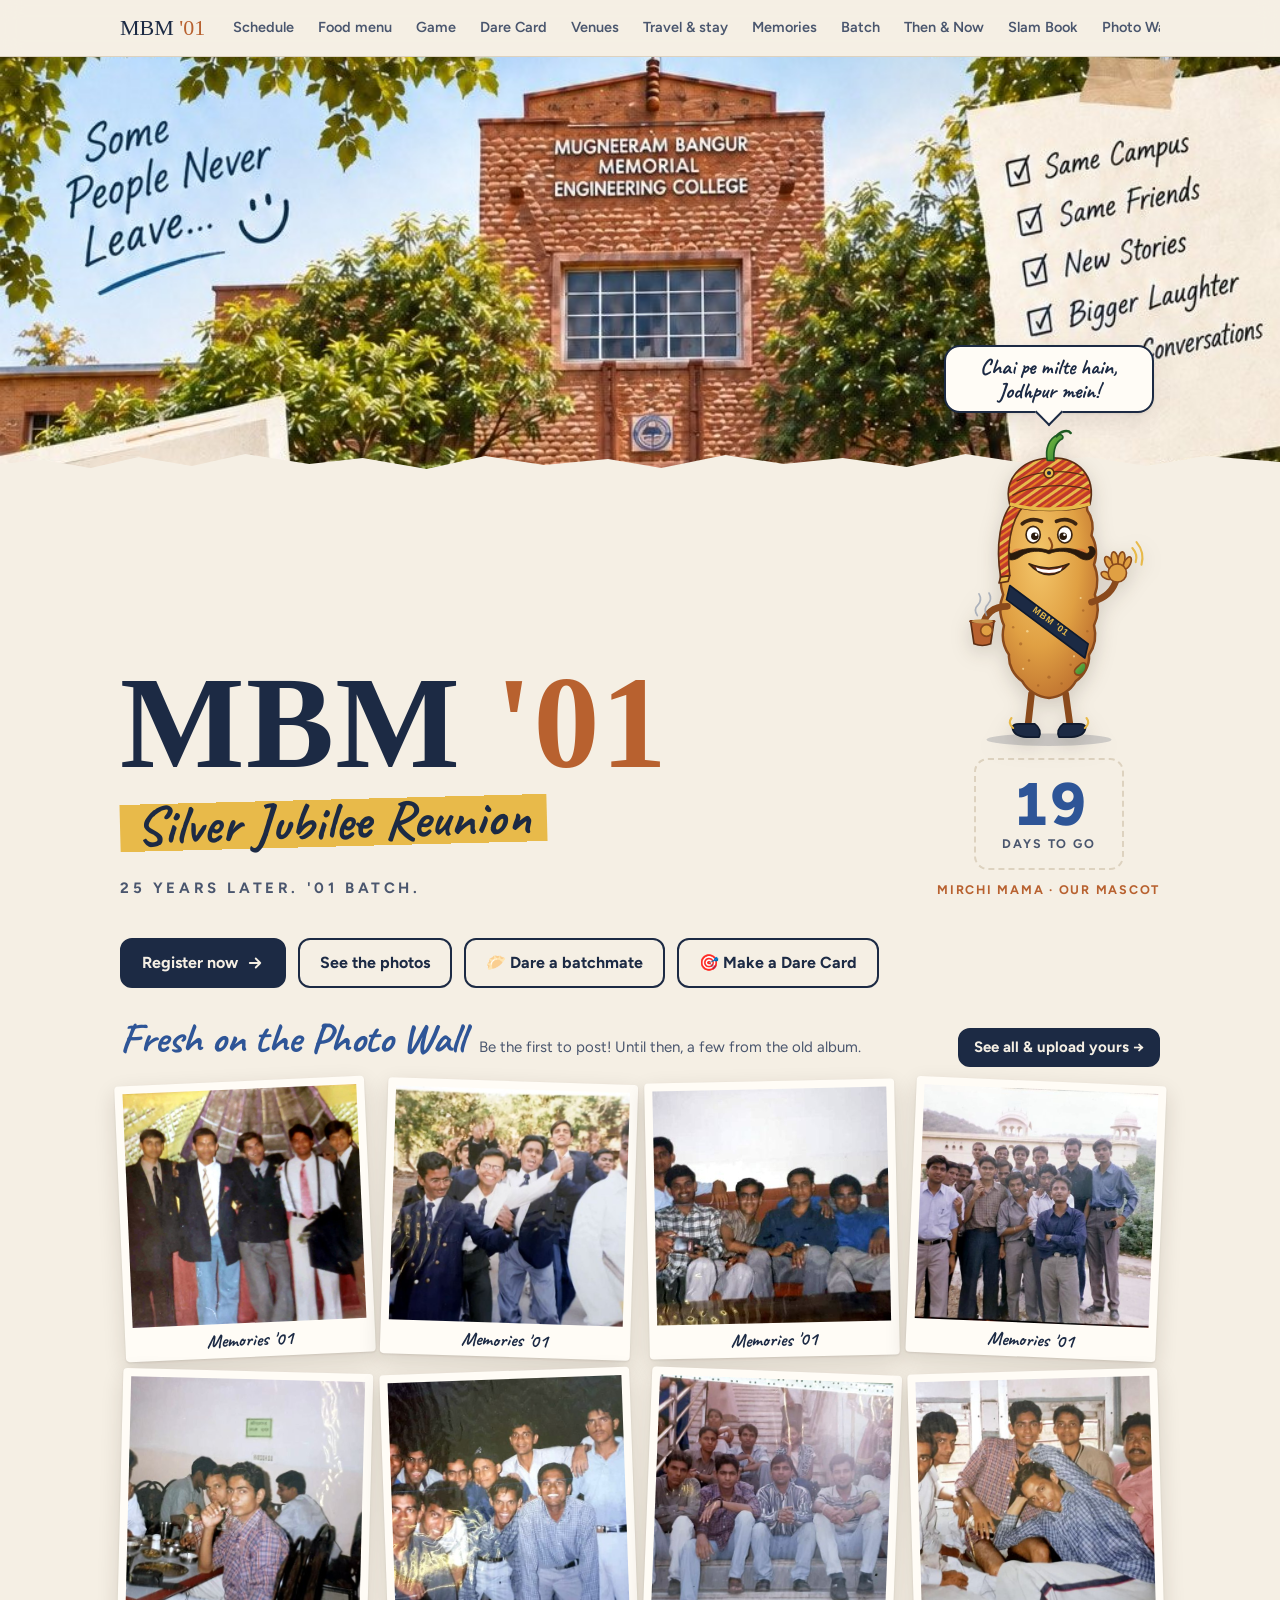
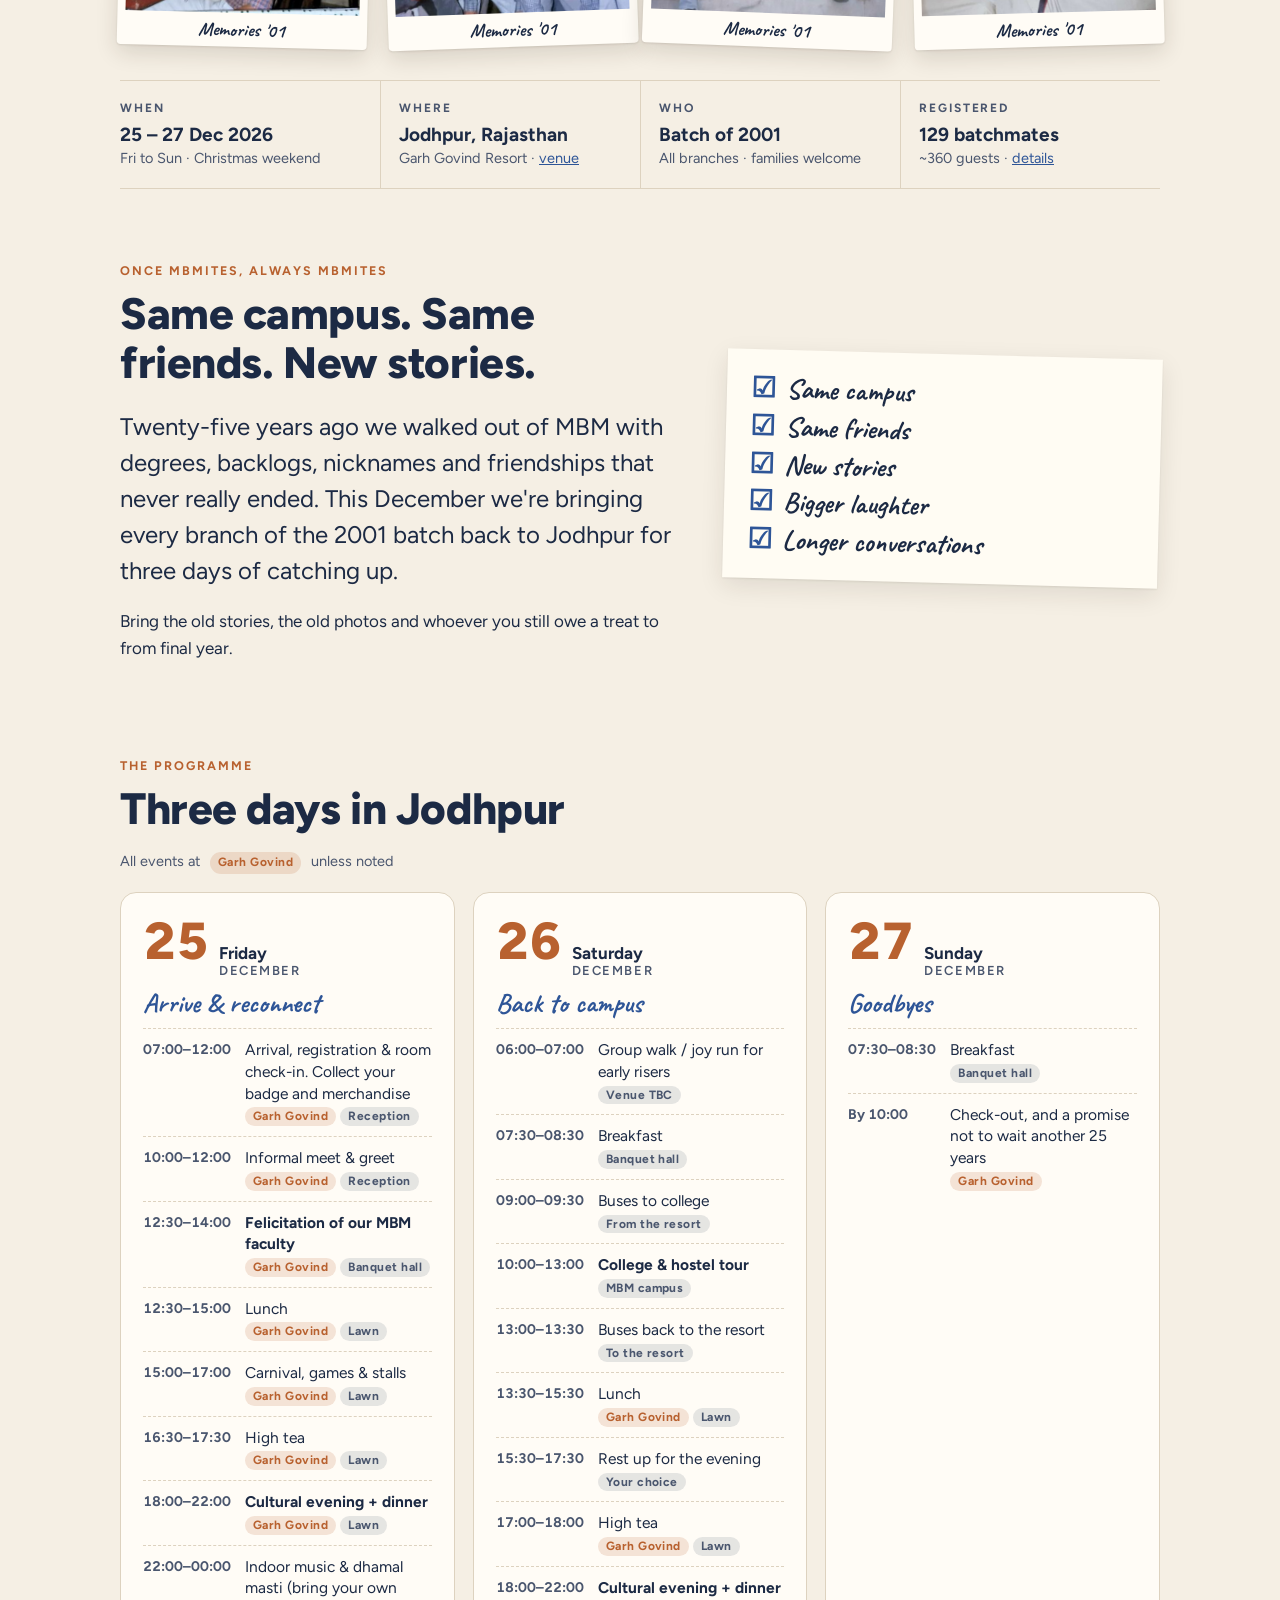
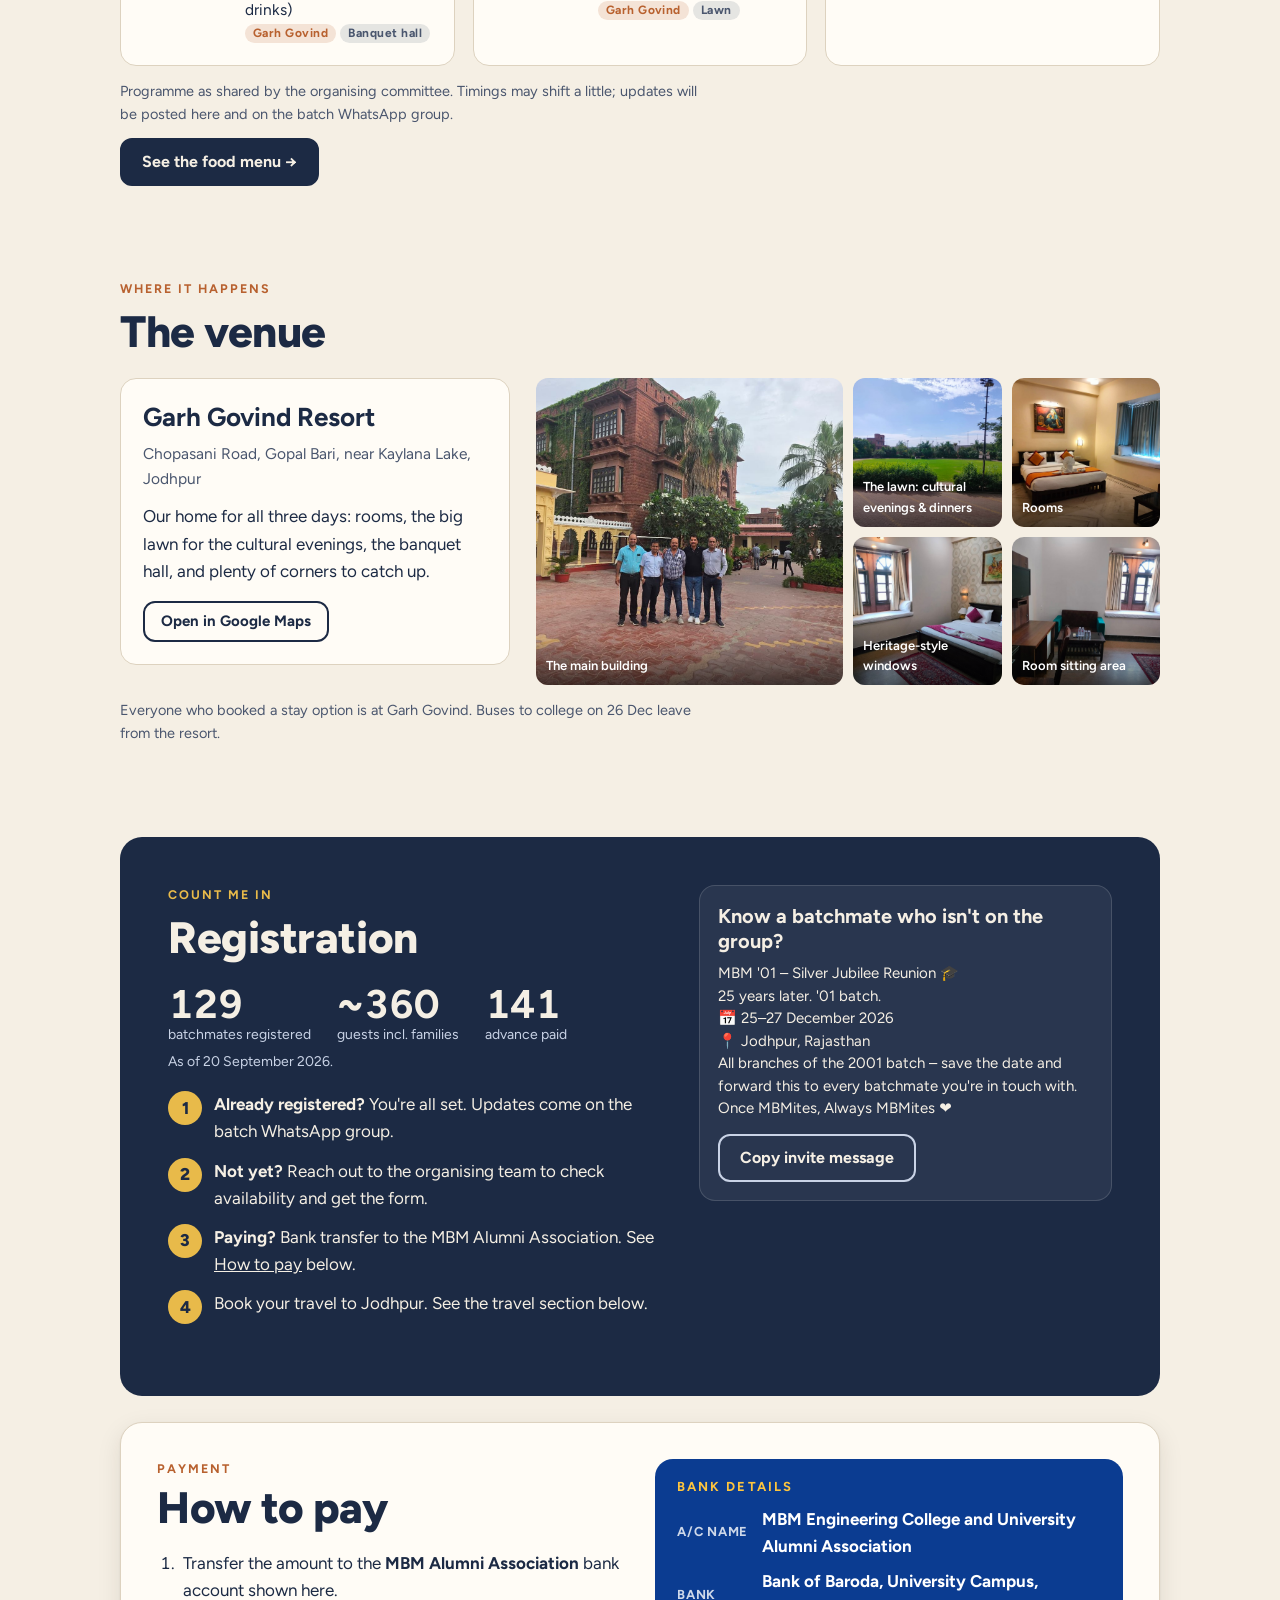
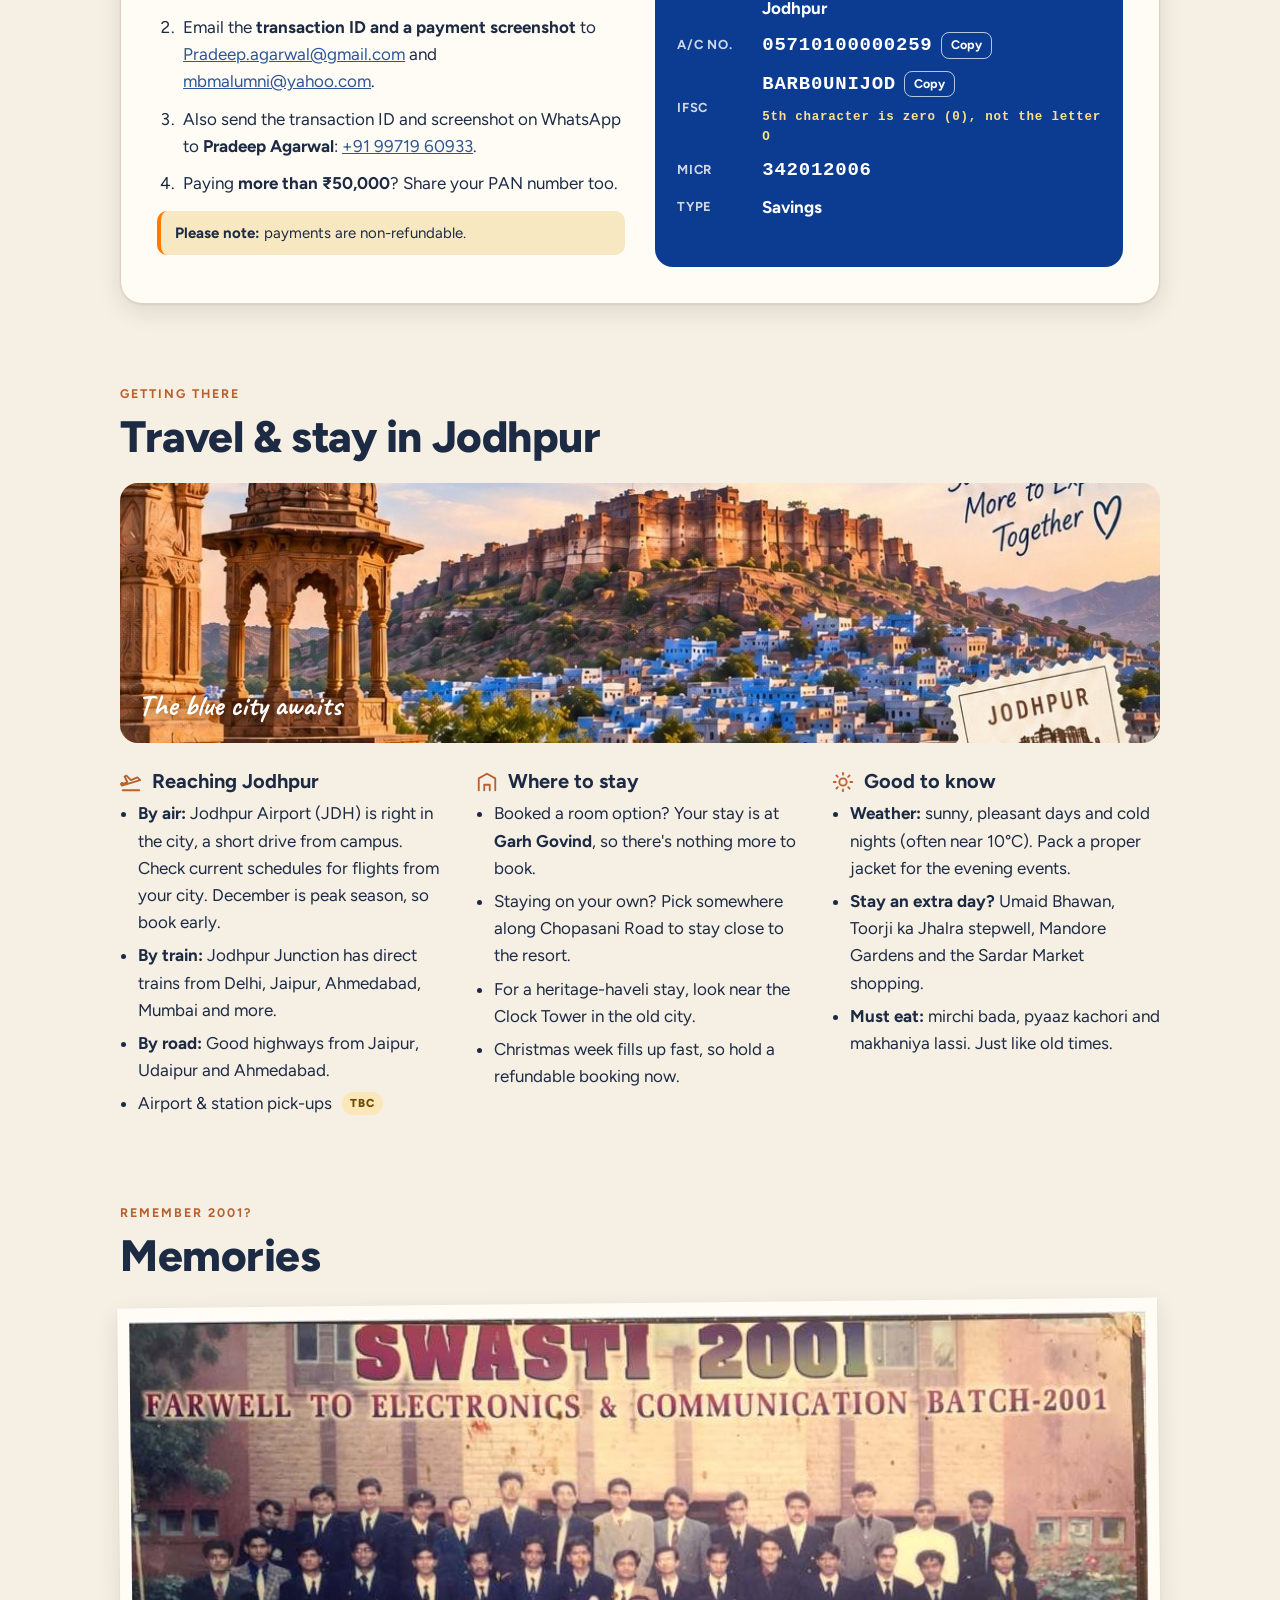
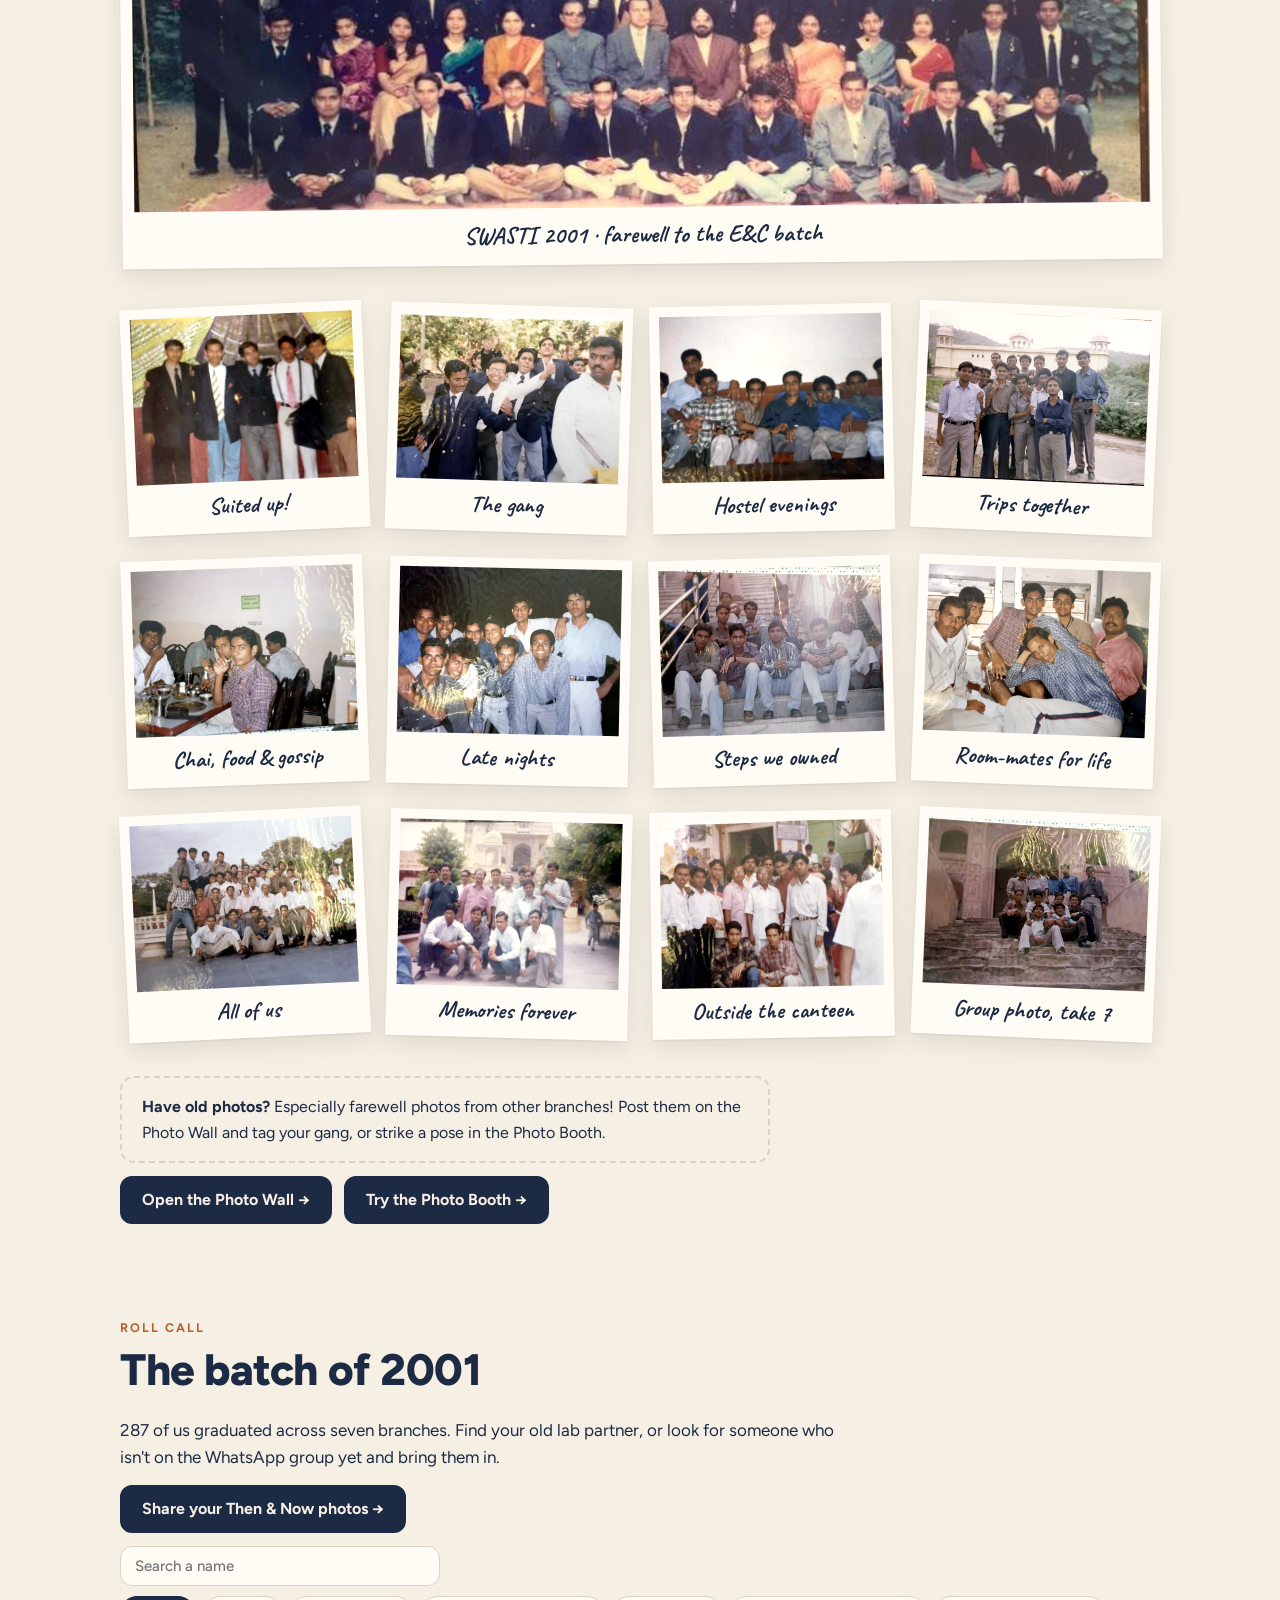
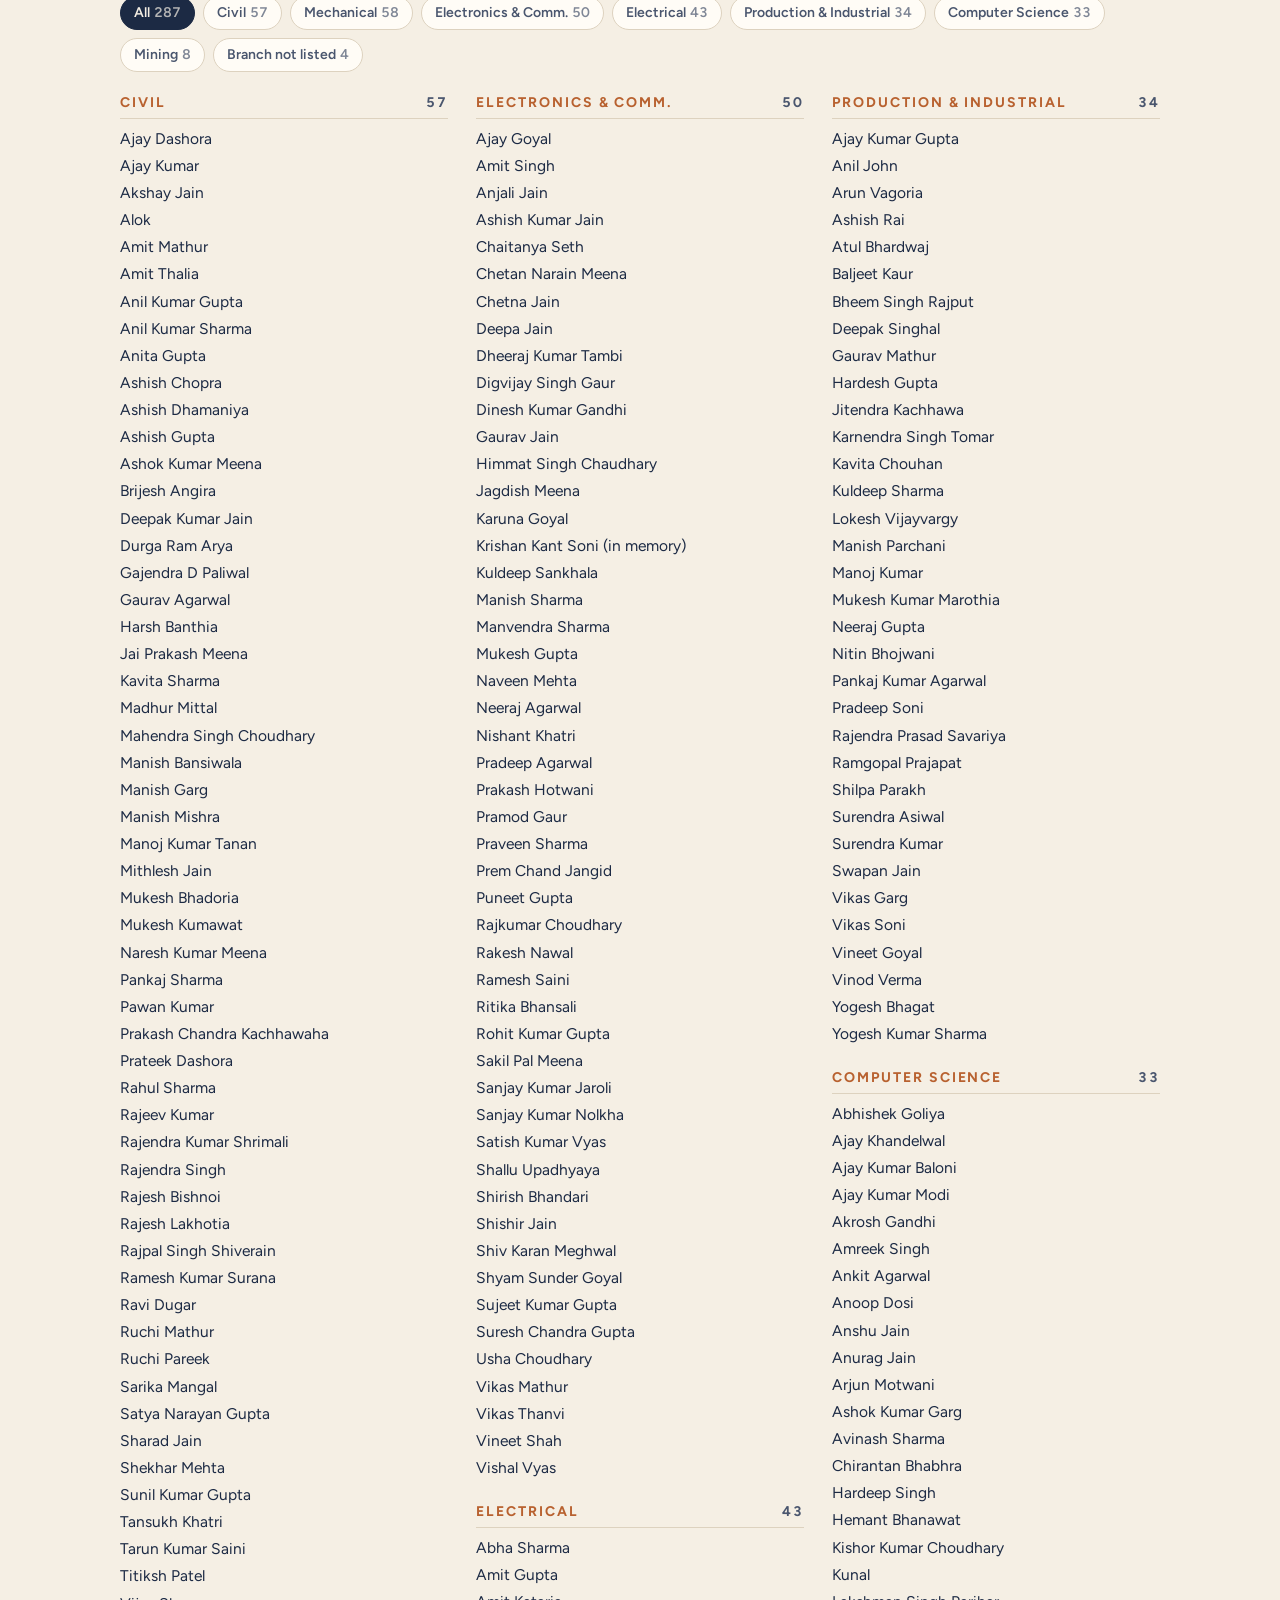
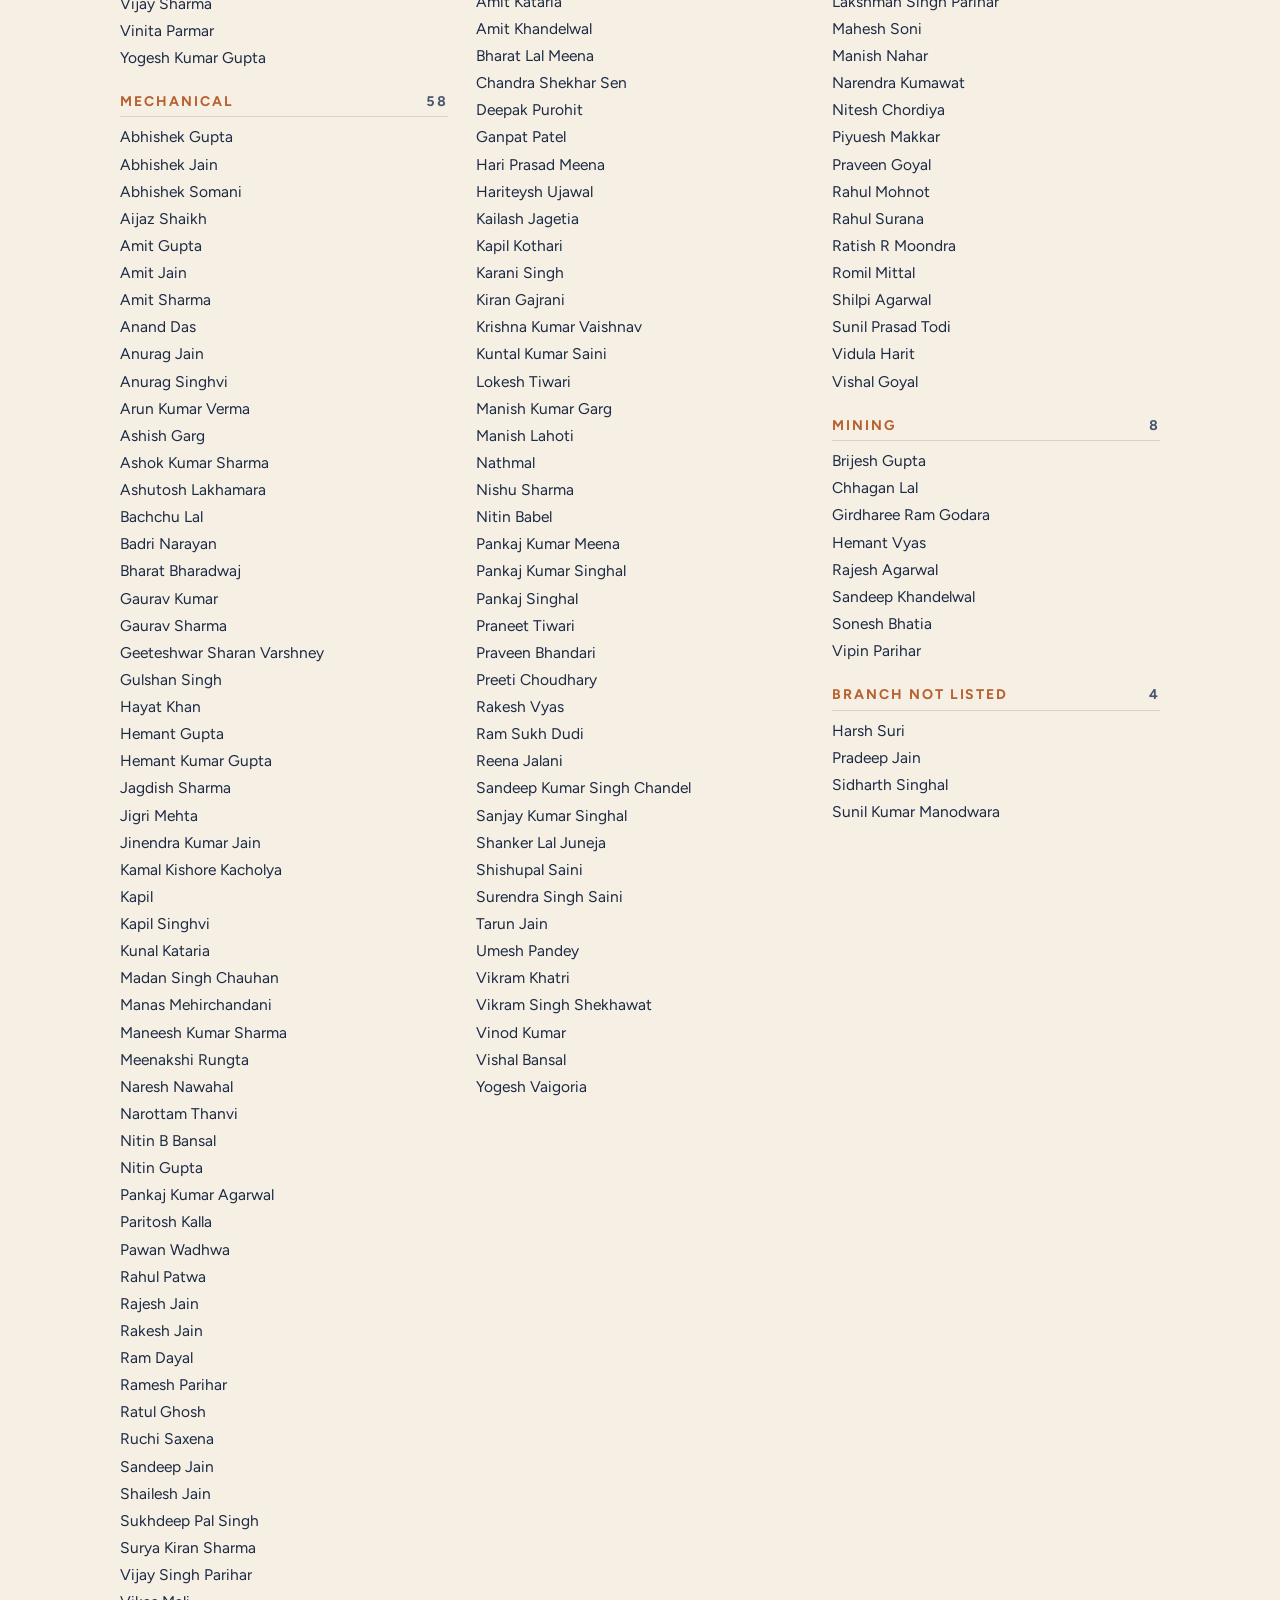
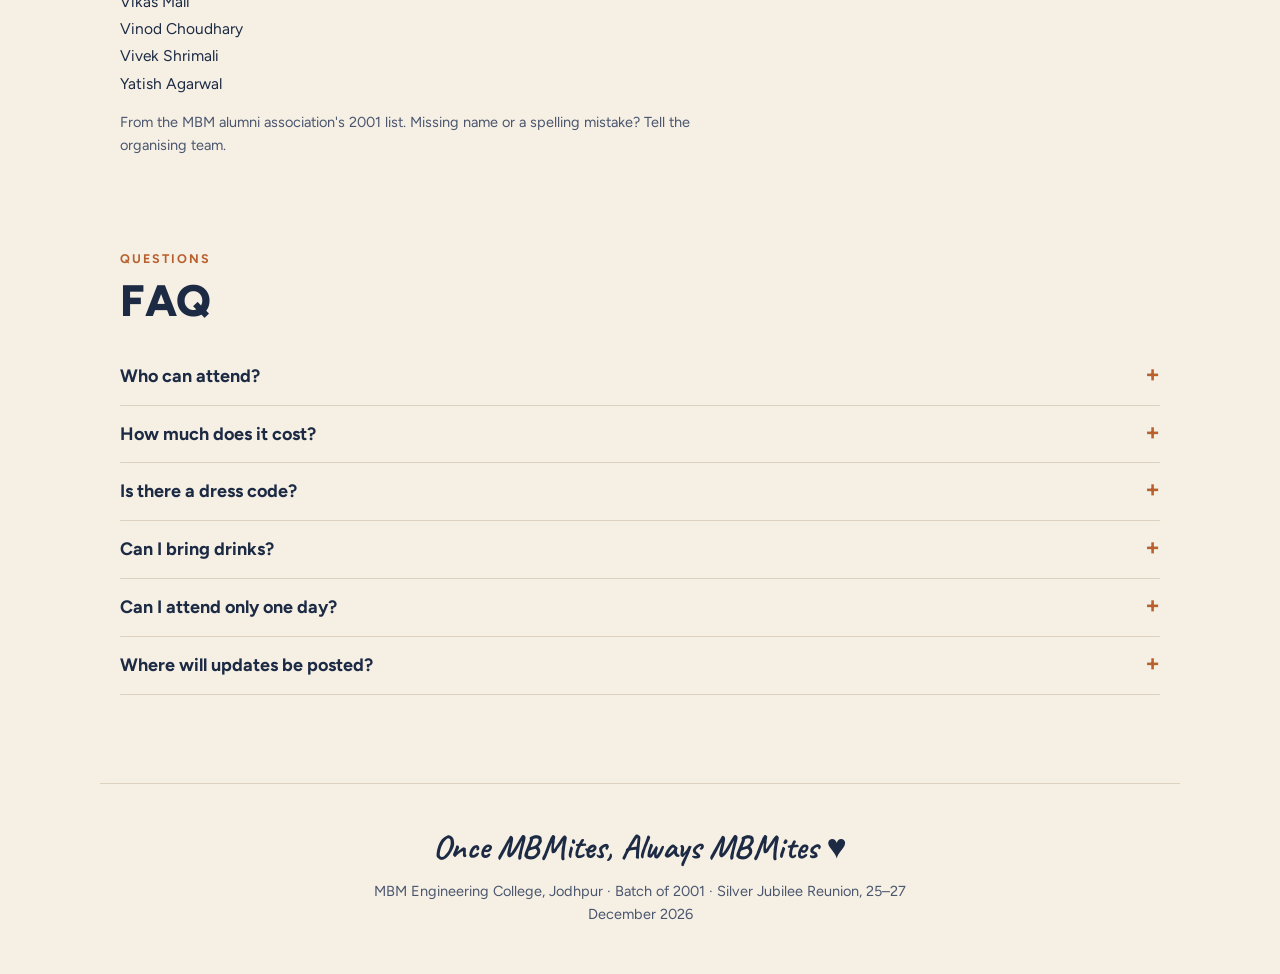
==== index.html @ 09955b56 "Add admin news feed, ticker and popups" ====
<!doctype html><html lang="en"><head><meta charset="utf-8"><meta name="viewport" content="width=device-width,initial-scale=1,viewport-fit=cover"><style>body{margin:0}img{max-width:100%}[hidden]{display:none!important}</style>
<title>MBM '01 Silver Jubilee</title>
<link rel="preconnect" href="https://fonts.googleapis.com">
<link rel="preconnect" href="https://fonts.gstatic.com" crossorigin>
<link rel="stylesheet" href="https://fonts.googleapis.com/css2?family=Caveat:wght@500;700&family=Figtree:wght@400;500;600;700;800&family=Permanent+Marker&display=swap">
<style>
:root{
  --ground:#F5EFE4; --paper:#FFFCF6; --ink:#1C2A44; --ink-2:#4A566E; --line:#DDD2BF;
  --sand:#B8612F; --blue:#2E5597; --mustard:#E8BA4A; --mustard-ink:#1C2A44;
  --band:#1C2A44; --band-ink:#F5EFE4; --band-2:#C9D3E6;
  --shadow:0 1px 2px rgba(40,30,15,.08),0 8px 24px rgba(40,30,15,.10);
  --tbc-bg:#FBE7B8; --tbc-ink:#6B4A06;
  --display:"Permanent Marker","Marker Felt","Comic Sans MS",cursive;
  --hand:"Caveat","Segoe Print","Bradley Hand",cursive;
  --body:"Figtree",system-ui,-apple-system,"Segoe UI",Roboto,sans-serif;
}
@media (prefers-color-scheme: dark){
  :root:not([data-theme="light"]){
    color-scheme:dark;
    --ground:#0F1526; --paper:#18203A; --ink:#F1E9DA; --ink-2:#B5BCCB; --line:#2C3656;
    --sand:#E08E5B; --blue:#86A8E6; --mustard:#E4B862; --mustard-ink:#1C2A44;
    --band:#0A0F1C; --band-ink:#F1E9DA; --band-2:#9DAACB;
    --shadow:0 1px 2px rgba(0,0,0,.4),0 10px 30px rgba(0,0,0,.45);
    --tbc-bg:#3A3016; --tbc-ink:#F1CF7C;
  }
}
:root[data-theme="dark"]{
  color-scheme:dark;
  --ground:#0F1526; --paper:#18203A; --ink:#F1E9DA; --ink-2:#B5BCCB; --line:#2C3656;
  --sand:#E08E5B; --blue:#86A8E6; --mustard:#E4B862; --mustard-ink:#1C2A44;
  --band:#0A0F1C; --band-ink:#F1E9DA; --band-2:#9DAACB;
  --shadow:0 1px 2px rgba(0,0,0,.4),0 10px 30px rgba(0,0,0,.45);
  --tbc-bg:#3A3016; --tbc-ink:#F1CF7C;
}
*{box-sizing:border-box}
html{scroll-behavior:smooth}
@media (prefers-reduced-motion:reduce){html{scroll-behavior:auto}*{transition:none!important;animation:none!important}}
body{background:var(--ground);color:var(--ink);font-family:var(--body);font-size:17px;line-height:1.6;-webkit-font-smoothing:antialiased}
a{color:var(--blue)}
:focus-visible{outline:3px solid var(--mustard);outline-offset:2px;border-radius:4px}
.wrap{max-width:1080px;margin-inline:auto;padding-inline:20px}
.label{font-size:12.5px;font-weight:700;letter-spacing:.16em;text-transform:uppercase;color:var(--sand)}
h2{font-size:clamp(30px,5vw,44px);line-height:1.1;margin:.2em 0 .5em;font-weight:800;letter-spacing:-.01em;text-wrap:balance}
h3{font-size:20px;margin:0 0 .3em;line-height:1.25}
p{margin:0 0 .8em;max-width:65ch}
.hand{font-family:var(--hand);font-weight:700}
.tbc{display:inline-block;font-size:11.5px;font-weight:800;letter-spacing:.1em;padding:2px 8px;border-radius:999px;background:var(--tbc-bg);color:var(--tbc-ink);vertical-align:2px;margin-left:6px;white-space:nowrap}

/* nav */
nav.top{position:sticky;top:env(safe-area-inset-top,0px);z-index:20;background:color-mix(in srgb,var(--ground) 88%,transparent);backdrop-filter:blur(10px);-webkit-backdrop-filter:blur(10px);border-bottom:1px solid var(--line)}
nav.top .wrap{display:flex;align-items:center;gap:18px;height:56px}
nav.top .brand{font-family:var(--display);font-size:22px;color:var(--ink);text-decoration:none;white-space:nowrap}
nav.top .brand b{color:var(--sand);font-weight:400}
nav.top ul{display:flex;gap:4px;list-style:none;margin:0 0 0 auto;padding:0;overflow-x:auto;scrollbar-width:none}
nav.top ul::-webkit-scrollbar{display:none}
nav.top li a{display:block;padding:6px 10px;border-radius:8px;color:var(--ink-2);text-decoration:none;font-weight:600;font-size:14.5px;white-space:nowrap}
nav.top li a:hover{color:var(--ink);background:var(--paper)}
nav.top li a.cta{background:var(--ink);color:var(--ground)}
@media (max-width:640px){nav.top li:not(.keep){display:none}}

/* hero */
.hero{position:relative}
.hero-img{position:relative;height:clamp(240px,42vw,430px);background:url(img/campus.jpg) center 30%/cover no-repeat}
.hero-img::after{content:"";position:absolute;inset:auto 0 -1px 0;height:46px;background:var(--ground);
  -webkit-mask:url("data:image/svg+xml,%3Csvg xmlns='http://www.w3.org/2000/svg' viewBox='0 0 1200 46' preserveAspectRatio='none'%3E%3Cpath d='M0 22 L40 18 L85 26 L130 15 L180 24 L230 12 L290 22 L340 16 L400 27 L455 14 L510 23 L570 17 L620 26 L680 13 L735 22 L790 16 L850 25 L905 12 L960 21 L1020 15 L1075 24 L1130 14 L1200 20 L1200 46 L0 46Z' fill='black'/%3E%3C/svg%3E") center/100% 100%;
  mask:url("data:image/svg+xml,%3Csvg xmlns='http://www.w3.org/2000/svg' viewBox='0 0 1200 46' preserveAspectRatio='none'%3E%3Cpath d='M0 22 L40 18 L85 26 L130 15 L180 24 L230 12 L290 22 L340 16 L400 27 L455 14 L510 23 L570 17 L620 26 L680 13 L735 22 L790 16 L850 25 L905 12 L960 21 L1020 15 L1075 24 L1130 14 L1200 20 L1200 46 L0 46Z' fill='black'/%3E%3C/svg%3E") center/100% 100%}
.hero-note{position:absolute;right:max(20px,calc((100% - 1040px)/2));top:22px;background:#FFFCF3;color:#1C2A44;padding:12px 16px 10px;transform:rotate(3deg);box-shadow:var(--shadow);font-family:var(--hand);font-size:24px;line-height:1.05;font-weight:700;max-width:200px}
.hero-note::before{content:"";position:absolute;top:-10px;left:50%;width:70px;height:20px;transform:translateX(-50%) rotate(-4deg);background:rgba(232,186,74,.75)}
@media (max-width:560px){.hero-note{display:none}}
.lockup{display:grid;grid-template-columns:1fr auto;gap:28px 40px;align-items:end;padding-block:8px 34px}
.logo{font-family:var(--display);font-size:clamp(64px,13vw,132px);line-height:.9;margin:0;color:var(--ink);letter-spacing:.01em}
.logo span{color:var(--sand)}
.reunion{display:inline-block;font-family:var(--hand);font-weight:700;font-size:clamp(34px,6vw,54px);line-height:1;margin-top:10px;padding:2px 16px 6px;color:var(--mustard-ink);
  background:linear-gradient(transparent 12%,var(--mustard) 12%,var(--mustard) 88%,transparent 88%);transform:rotate(-1.5deg)}
.tag{font-size:15px;font-weight:700;letter-spacing:.24em;text-transform:uppercase;margin:22px 0 0;color:var(--ink-2)}
.count{justify-self:end;text-align:center;border:2px dashed var(--line);border-radius:14px;padding:14px 20px;min-width:150px}
.count .n{font-size:60px;font-weight:800;line-height:1;font-variant-numeric:tabular-nums;color:var(--blue)}
.count .u{font-size:12.5px;letter-spacing:.14em;text-transform:uppercase;font-weight:700;color:var(--ink-2)}
@media (max-width:720px){.lockup{grid-template-columns:1fr}.count{justify-self:start;display:flex;align-items:baseline;gap:10px;padding:10px 16px}.count .n{font-size:40px}}
.actions{display:flex;flex-wrap:wrap;gap:12px;margin-top:4px}
.btn{display:inline-flex;align-items:center;gap:8px;font:700 16px/1 var(--body);padding:14px 20px;border-radius:12px;border:2px solid var(--ink);background:var(--ink);color:var(--ground);text-decoration:none;cursor:pointer}
.btn.ghost{background:transparent;color:var(--ink)}
.btn:hover{transform:translateY(-1px)}
.btn svg{width:18px;height:18px}

/* facts */
.facts{display:grid;grid-template-columns:repeat(4,1fr);border-block:1px solid var(--line);margin-block:34px 0}
.fact{padding:18px 18px 18px 0}
.fact+.fact{padding-left:18px;border-left:1px solid var(--line)}
.fact .k{font-size:12px;font-weight:700;letter-spacing:.16em;text-transform:uppercase;color:var(--ink-2)}
.fact .v{font-size:19px;font-weight:700;line-height:1.3;margin-top:4px}
.fact .s{font-size:14.5px;color:var(--ink-2)}
@media (max-width:820px){.facts{grid-template-columns:1fr 1fr}.fact:nth-child(3){padding-left:0;border-left:0}.fact:nth-child(n+3){border-top:1px solid var(--line)}}
@media (max-width:420px){.facts{grid-template-columns:1fr}.fact,.fact+.fact{padding-left:0;border-left:0}.fact+.fact{border-top:1px solid var(--line)}}

section{padding-block:72px 8px;scroll-margin-top:60px}
.intro{display:grid;grid-template-columns:1.3fr 1fr;gap:40px;align-items:center}
.intro .big{font-size:clamp(20px,2.4vw,24px);line-height:1.5}
.checklist{list-style:none;padding:20px 24px;margin:0;background:#FFFCF3;color:#1C2A44;box-shadow:var(--shadow);transform:rotate(1.5deg);font-family:var(--hand);font-size:28px;font-weight:700;line-height:1.35}
.checklist li::before{content:"\2611";margin-right:10px;color:#2E5597}
@media (max-width:760px){.intro{grid-template-columns:1fr}.checklist{max-width:340px}}

/* schedule */
.days{display:grid;grid-template-columns:repeat(3,1fr);gap:18px}
.day{background:var(--paper);border:1px solid var(--line);border-radius:16px;padding:22px 22px 12px;display:flex;flex-direction:column}
.day .dt{display:flex;align-items:baseline;gap:10px;margin-bottom:4px}
.day .dnum{font-size:52px;font-weight:800;line-height:1;color:var(--sand);font-variant-numeric:tabular-nums}
.day .dw{font-weight:700;line-height:1.2}
.day .dw small{display:block;font-weight:600;color:var(--ink-2);font-size:13px;letter-spacing:.12em;text-transform:uppercase}
.day .theme{font-family:var(--hand);font-size:27px;font-weight:700;color:var(--blue);margin:6px 0 10px;line-height:1.1}
.slots{list-style:none;margin:0;padding:0;border-top:1px dashed var(--line)}
.slots li{display:grid;grid-template-columns:62px 1fr;gap:10px;padding:10px 0;border-bottom:1px dashed var(--line);font-size:15.5px;line-height:1.4}
.slots li:last-child{border-bottom:0}
.slots time{font-weight:700;color:var(--ink-2);font-variant-numeric:tabular-nums;font-size:14px;padding-top:1px}
@media (max-width:860px){.days{grid-template-columns:1fr}}
.note{font-size:14.5px;color:var(--ink-2);margin-top:14px}

/* register */
.register{background:var(--band);color:var(--band-ink);border-radius:22px;padding:clamp(24px,5vw,48px);display:grid;grid-template-columns:1.2fr 1fr;gap:36px}
.register h2{color:var(--band-ink)}
.register .label{color:var(--mustard)}
.register p{color:var(--band-2)}
.steps{list-style:none;counter-reset:s;padding:0;margin:18px 0 24px;display:grid;gap:12px}
.steps li{counter-increment:s;display:grid;grid-template-columns:34px 1fr;gap:12px;align-items:start;color:var(--band-ink)}
.steps li::before{content:counter(s);width:34px;height:34px;border-radius:50%;display:grid;place-items:center;background:var(--mustard);color:#1C2A44;font-weight:800}
.register .btn{background:var(--mustard);border-color:var(--mustard);color:#1C2A44}
.register .btn.ghost{background:transparent;color:var(--band-ink);border-color:var(--band-2)}
.card-dark{background:rgba(255,255,255,.06);border:1px solid rgba(255,255,255,.14);border-radius:16px;padding:20px}
.card-dark h3{color:var(--band-ink)}
.card-dark dl{margin:0;display:grid;grid-template-columns:auto 1fr;gap:8px 16px;font-size:15.5px}
.card-dark dt{color:var(--band-2);font-weight:600}
.card-dark dd{margin:0;font-weight:700}
.msg{margin-top:16px;background:rgba(255,255,255,.06);border:1px solid rgba(255,255,255,.14);border-radius:16px;padding:18px}
.msg pre{white-space:pre-wrap;font:15px/1.5 var(--body);margin:8px 0 14px;color:var(--band-ink);max-height:180px;overflow:auto}
.copied{font-weight:700;color:var(--mustard);margin-left:10px}
@media (max-width:820px){.register{grid-template-columns:1fr}}

/* travel */
.travel-band{height:clamp(160px,26vw,260px);border-radius:18px;background:url(img/jodhpur.jpg) center 55%/cover;margin-bottom:26px;position:relative;overflow:hidden}
.travel-band span{position:absolute;left:18px;bottom:14px;font-family:var(--hand);font-weight:700;font-size:30px;color:#fff;text-shadow:0 2px 12px rgba(0,0,0,.6)}
.cols{display:grid;grid-template-columns:repeat(3,1fr);gap:28px}
.cols h3{display:flex;align-items:center;gap:10px}
.cols h3 svg{width:22px;height:22px;color:var(--sand);flex:none}
.cols ul{margin:0;padding-left:18px}
.cols li{margin-bottom:6px}
@media (max-width:860px){.cols{grid-template-columns:1fr}}

/* memories */
.video-row{display:grid;grid-template-columns:minmax(0,340px) 1fr;gap:36px;align-items:center;margin-bottom:40px}
.video-row video{width:100%;aspect-ratio:9/16;border-radius:18px;background:#000;box-shadow:var(--shadow);display:block}
@media (max-width:760px){.video-row{grid-template-columns:1fr}.video-row video{max-width:340px}}
.video-row.wide{grid-template-columns:1fr;gap:18px}
.video-row.wide video{aspect-ratio:16/9;max-width:900px}
.board{display:grid;grid-template-columns:repeat(auto-fill,minmax(230px,1fr));gap:26px 22px;padding:8px 4px}
.pola{margin:0;background:#FFFCF6;padding:10px 10px 0;box-shadow:var(--shadow);transform:rotate(var(--r,0deg));transition:transform .25s ease}
.pola:hover{transform:rotate(0) scale(1.03);z-index:2}
.pola img{width:100%;aspect-ratio:4/3;object-fit:cover;display:block;filter:sepia(.12) saturate(.95)}
.pola figcaption{font-family:var(--hand);font-weight:700;font-size:23px;color:#1C2A44;text-align:center;padding:6px 0 8px}
.ask{margin-top:30px;padding:16px 20px;border:2px dashed var(--line);border-radius:14px;font-size:16px}

/* faq */
.faq details{border-bottom:1px solid var(--line);padding:14px 0}
.faq summary{cursor:pointer;font-weight:700;font-size:18px;list-style:none;display:flex;justify-content:space-between;gap:16px}
.faq summary::-webkit-details-marker{display:none}
.faq summary::after{content:"+";font-size:24px;line-height:1;color:var(--sand);transition:transform .2s}
.faq details[open] summary::after{transform:rotate(45deg)}
.faq details p{margin:10px 0 2px;color:var(--ink-2)}

footer{margin-top:80px;border-top:1px solid var(--line);padding-block:36px 48px;text-align:center}
footer .hand{font-size:34px;color:var(--ink)}
footer p{margin:6px auto 0;color:var(--ink-2);font-size:14.5px}
.venues{display:grid;grid-template-columns:1fr 1fr;gap:20px}
.venue{background:var(--paper);border:1px solid var(--line);border-radius:16px;padding:22px;display:flex;flex-direction:column;gap:6px}
.venue .tagv{font-size:12px;font-weight:700;letter-spacing:.16em;text-transform:uppercase;color:var(--sand)}
.venue h3{font-size:24px;margin:0}
.venue .addr{color:var(--ink-2);font-size:15.5px;margin:0}
.venue .for{font-family:var(--hand);font-weight:700;font-size:24px;color:var(--blue);line-height:1.15;margin:4px 0 8px}
.venue .btn{align-self:flex-start;margin-top:auto;padding:11px 16px;font-size:15px}
@media (max-width:760px){.venues{grid-template-columns:1fr}}
.slots li{grid-template-columns:92px 1fr}
.at{display:inline-block;font-style:normal;font-size:12px;font-weight:700;letter-spacing:.04em;padding:1px 8px;border-radius:999px;margin-top:3px;white-space:nowrap}
.at.gg{background:color-mix(in srgb,var(--sand) 16%,transparent);color:var(--sand)}
.at.hk{background:color-mix(in srgb,var(--blue) 16%,transparent);color:var(--blue)}
.at.ot{background:color-mix(in srgb,var(--ink-2) 14%,transparent);color:var(--ink-2)}
.slots b{font-weight:700}
.legend{display:flex;flex-wrap:wrap;gap:10px;align-items:center;margin:-6px 0 18px;font-size:14.5px;color:var(--ink-2)}
.optbl{width:100%;border-collapse:collapse;margin:14px 0 20px;font-size:15.5px}
.optbl th,.optbl td{text-align:left;padding:9px 10px;border-bottom:1px solid rgba(255,255,255,.14);vertical-align:top}
.optbl th{font-size:12px;letter-spacing:.14em;text-transform:uppercase;color:var(--band-2);font-weight:700}
.optbl td:last-child,.optbl th:last-child{text-align:right;white-space:nowrap;font-variant-numeric:tabular-nums;font-weight:700}
.optbl td:first-child{color:var(--mustard);font-weight:800;width:28px}
.stat{display:flex;gap:26px;flex-wrap:wrap;margin:6px 0 4px}
.stat div{font-size:14px;color:var(--band-2)}
.stat b{display:block;font-size:40px;line-height:1;color:var(--band-ink);font-variant-numeric:tabular-nums}
.feature{margin:0 0 34px;background:#FFFCF6;padding:12px 12px 0;box-shadow:var(--shadow);transform:rotate(-.6deg)}
.feature img{display:block;width:100%;height:auto}
.feature figcaption{font-family:var(--hand);font-weight:700;font-size:24px;color:#1C2A44;text-align:center;padding:8px 0 10px}
.batch-tools{display:flex;flex-wrap:wrap;gap:10px;align-items:center;margin:4px 0 22px}
.chip{font:600 14px/1 var(--body);padding:9px 13px;border-radius:999px;border:1.5px solid var(--line);background:var(--paper);color:var(--ink-2);cursor:pointer}
.chip[aria-pressed="true"]{background:var(--ink);color:var(--ground);border-color:var(--ink)}
.chip span{opacity:.7;margin-left:4px;font-variant-numeric:tabular-nums}
.batch-search{flex:1 1 220px;max-width:320px;font:500 15px var(--body);padding:10px 14px;border-radius:12px;border:1.5px solid var(--line);background:var(--paper);color:var(--ink)}
.bgroups{columns:3 260px;column-gap:28px}
.bgroup{break-inside:avoid;margin:0 0 22px}
.bgroup h3{font-size:14px;letter-spacing:.14em;text-transform:uppercase;color:var(--sand);margin:0 0 6px;display:flex;justify-content:space-between;border-bottom:1px solid var(--line);padding-bottom:6px}
.bgroup h3 span{color:var(--ink-2);font-variant-numeric:tabular-nums}
.bgroup ul{list-style:none;margin:0;padding:0;font-size:15.5px;line-height:1.75}
.bempty{color:var(--ink-2)}
.bgroup li.paid{background:#D9F7E4;color:#0B6B31;font-weight:700;border-radius:7px;padding:0 8px;margin:2px 0 2px -8px;display:table}
.bgroup li.paid::after{content:" ✓";font-weight:800}
.bgroup li.mem{color:var(--ink-2);font-style:italic}
.bgroup li.mem::after{content:" · in memory";font-size:13px}
@media (prefers-color-scheme:dark){:root:not([data-theme="light"]) .bgroup li.paid{background:#0F4D2A;color:#B9F6CA}}
:root[data-theme="dark"] .bgroup li.paid{background:#0F4D2A;color:#B9F6CA}
.blegend{display:flex;flex-wrap:wrap;gap:8px 16px;align-items:center;margin:-8px 0 20px;font-size:14.5px;color:var(--ink-2)}
.blegend .sw{display:inline-block;background:#D9F7E4;color:#0B6B31;font-weight:700;border-radius:7px;padding:1px 8px}
.blegend b{color:var(--ink)}
.mascot-wrap{justify-self:end;display:flex;flex-direction:column;align-items:center;gap:10px;margin-top:-150px;position:relative}
.mascot{width:200px;height:auto;display:block;filter:drop-shadow(0 6px 10px rgba(40,30,15,.18));transform-origin:50% 100%;animation:mama 3.5s ease-in-out infinite}
@keyframes mama{0%,100%{transform:rotate(-2deg)}50%{transform:rotate(2deg)}}
.bubble{position:relative;background:var(--paper);border:2px solid var(--ink);border-radius:16px;padding:8px 14px;font-family:var(--hand);font-weight:700;font-size:22px;line-height:1.1;color:var(--ink);max-width:210px;text-align:center;box-shadow:var(--shadow)}
.bubble::after{content:"";position:absolute;left:50%;bottom:-11px;width:18px;height:18px;background:var(--paper);border-right:2px solid var(--ink);border-bottom:2px solid var(--ink);transform:translateX(-50%) rotate(45deg)}
.mname{font-size:12.5px;letter-spacing:.14em;text-transform:uppercase;font-weight:700;color:var(--sand)}
.mascot-wrap .count{justify-self:auto}
@media (max-width:720px){.mascot-wrap{justify-self:start;margin-top:0;display:grid;grid-template-columns:120px 1fr;grid-template-areas:"m b" "m c" "m n";align-items:center;gap:8px 16px}.mascot{width:120px;grid-area:m}.bubble{grid-area:b;font-size:19px;justify-self:start}.bubble::after{left:-9px;bottom:auto;top:50%;transform:translateY(-50%) rotate(135deg)}.mascot-wrap .count{grid-area:c;justify-self:start}.mname{grid-area:n}}
@media (prefers-reduced-motion:reduce){.mascot{animation:none}}
.gg-wrap{display:grid;grid-template-columns:minmax(0,1fr) minmax(0,1.6fr);gap:26px;align-items:start}
.gg-info{background:var(--paper);border:1px solid var(--line);border-radius:16px;padding:22px;display:flex;flex-direction:column;gap:8px}
.gg-info h3{font-size:26px;margin:0}
.gg-info .addr{color:var(--ink-2);font-size:15.5px;margin:0}
.gg-info .for{margin:4px 0 8px}
.gg-info .btn{align-self:flex-start;padding:11px 16px;font-size:15px}
.gg-gal{display:grid;grid-template-columns:repeat(4,1fr);gap:10px}
.gg-gal figure{margin:0;position:relative;border-radius:12px;overflow:hidden;aspect-ratio:1;background:var(--line)}
.gg-gal figure.g1{grid-column:span 2;grid-row:span 2}
.gg-gal img{width:100%;height:100%;object-fit:cover;display:block}
.gg-gal figcaption{position:absolute;left:0;right:0;bottom:0;padding:18px 10px 8px;font-size:13px;font-weight:600;color:#fff;background:linear-gradient(transparent,rgba(0,0,0,.6))}
@media (max-width:820px){.gg-wrap{grid-template-columns:1fr}.gg-gal{grid-template-columns:repeat(2,1fr)}}
</style>
<link rel="stylesheet" href="theme.css?v=2">
</head><body>

<nav class="top" aria-label="Sections">
  <div class="wrap">
    <a class="brand" href="#top">MBM <b>'01</b></a>
    <ul>
      <li><a href="#schedule">Schedule</a></li>
      <li><a href="menu.html">Food menu</a></li>
      <li><a href="game.html">Game</a></li>
      <li><a href="dare.html">Dare Card</a></li>
      <li><a href="#venues">Venues</a></li>
      <li><a href="#travel">Travel &amp; stay</a></li>
      <li><a href="#memories">Memories</a></li>
      <li><a href="#batch">Batch</a></li>
      <li><a href="batchmates.html">Then &amp; Now</a></li>
      <li><a href="slam.html">Slam Book</a></li>
      <li><a href="wall.html">Photo Wall</a></li>
      <li><a href="booth.html">Photo Booth</a></li>
      <li><a href="#faq">FAQ</a></li>
      <li class="keep"><a class="cta" href="#register">Register</a></li>
    </ul>
  </div>
</nav>

<header class="hero" id="top">
  <div class="hero-img" role="img" aria-label="Main building of Mugneeram Bangur Memorial Engineering College, Jodhpur">
  </div>
  <div class="wrap">
    <div class="lockup">
      <div>
        <h1 class="logo">MBM <span>'01</span></h1>
        <div class="reunion">Silver Jubilee Reunion</div>
        <p class="tag">25 years later. '01 batch.</p>
      </div>
      <div class="mascot-wrap">
        <div class="bubble">Chai pe milte hain, Jodhpur mein!</div>
        <svg class="mascot" xmlns="http://www.w3.org/2000/svg" viewBox="60 30 480 780" role="img" aria-label="Mirchi Mama, the MBM '01 reunion mascot: a smiling mirchi bada in a leheriya safa with a big moustache, holding a kulhad of chai"> <defs> <radialGradient id="batter" cx="40%" cy="35%" r="75%"> <stop offset="0" stop-color="#F4C66A"/> <stop offset=".55" stop-color="#E0A043"/> <stop offset="1" stop-color="#B8692C"/> </radialGradient> <pattern id="leheriya" width="28" height="28" patternUnits="userSpaceOnUse" patternTransform="rotate(-35)"> <rect width="28" height="28" fill="#C0392B"/> <rect y="0" width="28" height="7" fill="#E8BA4A"/> <rect y="14" width="28" height="5" fill="#E67E22"/> </pattern> <linearGradient id="chilli" x1="0" y1="0" x2="1" y2="1"> <stop offset="0" stop-color="#7BC043"/> <stop offset="1" stop-color="#2E7D32"/> </linearGradient> </defs> <ellipse cx="300" cy="790" rx="150" ry="15" fill="#1C2A44" opacity=".18"/> <path d="M258 680 L 250 752" stroke="#8A4A1C" stroke-width="16" stroke-linecap="round"/> <path d="M340 680 L 350 752" stroke="#8A4A1C" stroke-width="16" stroke-linecap="round"/> <path d="M212 760 Q 214 782 246 784 L 276 784 Q 284 766 266 752 L 228 752 Q 214 752 212 760 Z" fill="#1C2A44" stroke="#0F1A2E" stroke-width="4" stroke-linejoin="round"/> <path d="M388 760 Q 386 782 354 784 L 324 784 Q 316 766 334 752 L 372 752 Q 386 752 388 760 Z" fill="#1C2A44" stroke="#0F1A2E" stroke-width="4" stroke-linejoin="round"/> <path d="M214 762 Q 200 750 210 738" fill="none" stroke="#E8BA4A" stroke-width="5" stroke-linecap="round"/> <path d="M386 762 Q 400 750 390 738" fill="none" stroke="#E8BA4A" stroke-width="5" stroke-linecap="round"/> <path d="M300 170 C 330 168, 352 178, 366 196 C 380 204, 392 222, 392 240 C 404 256, 408 280, 402 300 C 414 320, 416 348, 408 370 C 418 392, 418 420, 410 442 C 420 466, 418 494, 408 516 C 414 540, 410 566, 396 586 C 398 612, 384 636, 364 650 C 352 672, 326 688, 300 690 C 274 688, 248 672, 236 650 C 216 636, 202 612, 204 586 C 190 566, 186 540, 192 516 C 182 494, 180 466, 190 442 C 182 420, 182 392, 192 370 C 184 348, 186 320, 198 300 C 192 280, 196 256, 208 240 C 208 222, 220 204, 234 196 C 248 178, 270 168, 300 170 Z" fill="url(#batter)" stroke="#8A4A1C" stroke-width="6" stroke-linejoin="round"/> <g fill="#9C5A22" opacity=".55"> <circle cx="232" cy="560" r="4"/><circle cx="252" cy="600" r="3"/><circle cx="370" cy="560" r="4"/><circle cx="352" cy="610" r="3"/> <circle cx="224" cy="470" r="3"/><circle cx="382" cy="480" r="3"/><circle cx="300" cy="640" r="4"/><circle cx="274" cy="660" r="3"/> <circle cx="330" cy="655" r="3"/><circle cx="214" cy="520" r="3"/><circle cx="392" cy="530" r="3"/> </g> <g fill="#FBE3A6" opacity=".7"> <circle cx="248" cy="530" r="3"/><circle cx="360" cy="590" r="2.5"/><circle cx="238" cy="620" r="2.5"/><circle cx="376" cy="450" r="2.5"/> </g> <path d="M372 612 C 382 600, 392 606, 388 620 C 384 634, 368 640, 362 630 C 358 624, 364 618, 372 612 Z" fill="url(#chilli)" stroke="#8A4A1C" stroke-width="4" stroke-linejoin="round"/> <path d="M206 420 L 394 560 L 386 594 L 198 454 Z" fill="#1C2A44" stroke="#0F1A2E" stroke-width="4" stroke-linejoin="round"/> <text x="0" y="0" transform="translate(300 512) rotate(36.7)" text-anchor="middle" font-family="Arial Black, Arial, sans-serif" font-weight="900" font-size="22" fill="#E8BA4A" letter-spacing="2">MBM '01</text> <path d="M200 470 Q 150 470 140 520" fill="none" stroke="#8A4A1C" stroke-width="16" stroke-linecap="round"/> <path d="M112 506 L 168 506 L 160 560 Q 140 568 120 560 Z" fill="#B8612F" stroke="#5C2E14" stroke-width="4" stroke-linejoin="round"/> <path d="M112 506 L 168 506" stroke="#7E3D17" stroke-width="7" stroke-linecap="round"/> <ellipse cx="140" cy="506" rx="26" ry="5" fill="#C9954F"/> <path d="M128 492 Q 118 478 130 466 Q 140 454 132 440 M 150 492 Q 142 476 154 464 Q 164 452 156 438" fill="none" stroke="#9AA3B1" stroke-width="4" stroke-linecap="round" opacity=".8"/> <circle cx="150" cy="528" r="14" fill="#E0A043" stroke="#8A4A1C" stroke-width="4"/> <path d="M402 460 Q 452 446 462 404" fill="none" stroke="#8A4A1C" stroke-width="16" stroke-linecap="round"/> <g fill="#E0A043" stroke="#8A4A1C" stroke-width="4" stroke-linejoin="round"> <ellipse cx="444" cy="366" rx="8" ry="17" transform="rotate(-28 444 366)"/> <ellipse cx="458" cy="358" rx="8" ry="19" transform="rotate(-10 458 358)"/> <ellipse cx="474" cy="358" rx="8" ry="19" transform="rotate(8 474 358)"/> <ellipse cx="488" cy="366" rx="7.5" ry="16" transform="rotate(26 488 366)"/> <ellipse cx="438" cy="396" rx="7.5" ry="14" transform="rotate(-62 438 396)"/> <circle cx="464" cy="390" r="22"/> </g> <path d="M500 330 Q 514 346 508 364 M 510 316 Q 530 340 522 370" fill="none" stroke="#E8BA4A" stroke-width="5" stroke-linecap="round"/> <path d="M236 272 Q 256 256 282 266" fill="none" stroke="#3B2410" stroke-width="9" stroke-linecap="round"/> <path d="M318 266 Q 344 256 364 272" fill="none" stroke="#3B2410" stroke-width="9" stroke-linecap="round"/> <ellipse cx="262" cy="298" rx="17" ry="20" fill="#FFFFFF" stroke="#3B2410" stroke-width="4"/> <ellipse cx="338" cy="298" rx="17" ry="20" fill="#FFFFFF" stroke="#3B2410" stroke-width="4"/> <circle cx="266" cy="302" r="9" fill="#2A1A0C"/><circle cx="334" cy="302" r="9" fill="#2A1A0C"/> <circle cx="269" cy="298" r="3" fill="#FFFFFF"/><circle cx="337" cy="298" r="3" fill="#FFFFFF"/> <path d="M300 306 Q 316 330 298 338" fill="none" stroke="#8A4A1C" stroke-width="5" stroke-linecap="round"/> <path d="M252 368 Q 300 420 348 368 Q 300 388 252 368 Z" fill="#7A2E1A" stroke="#3B2410" stroke-width="4" stroke-linejoin="round"/> <path d="M268 376 Q 300 390 332 376 L 328 384 Q 300 396 272 384 Z" fill="#FFFFFF"/> <ellipse cx="226" cy="340" rx="15" ry="9" fill="#E0633A" opacity=".45"/> <ellipse cx="374" cy="340" rx="15" ry="9" fill="#E0633A" opacity=".45"/> <path d="M300 344 C 280 334, 250 336, 232 350 C 214 364, 196 360, 190 344 C 186 332, 196 322, 206 328 C 198 336, 204 346, 214 342 C 232 334, 262 324, 300 336 C 338 324, 368 334, 386 342 C 396 346, 402 336, 394 328 C 404 322, 414 332, 410 344 C 404 360, 386 364, 368 350 C 350 336, 320 334, 300 344 Z" fill="#2A1A0C" stroke="#2A1A0C" stroke-width="2" stroke-linejoin="round"/> <g stroke="#5C2E14" stroke-width="4" stroke-linejoin="round"> <path d="M220 214 C 180 250, 172 330, 184 400 L 206 396 C 198 330, 206 266, 240 228 Z" fill="url(#leheriya)"/> <path d="M184 400 L 180 414 L 202 410 L 206 396 Z" fill="#E8BA4A"/> <path d="M206 226 C 190 170, 228 118, 300 114 C 372 110, 414 160, 398 226 C 360 244, 244 244, 206 226 Z" fill="url(#leheriya)"/> <path d="M212 204 C 250 180, 334 172, 396 190" fill="none" stroke-width="3"/> <path d="M222 170 C 260 146, 330 140, 384 156" fill="none" stroke-width="3"/> <path d="M206 224 C 264 242, 344 240, 398 224" fill="none" stroke="#E8BA4A" stroke-width="8"/> <path d="M296 120 C 290 92, 300 66, 322 58 C 330 56, 336 62, 332 68 C 316 76, 310 96, 312 120 Z" fill="url(#chilli)" stroke="#1E5A22"/> <path d="M318 62 C 328 48, 346 46, 352 54" fill="none" stroke="#1E5A22" stroke-width="6" stroke-linecap="round"/> <circle cx="300" cy="150" r="12" fill="#E8BA4A" stroke="#5C2E14"/> <circle cx="300" cy="150" r="5" fill="#1C2A44" stroke="none"/> </g>
</svg>

        <div class="count" aria-live="polite">
          <div class="n" id="days">93</div>
          <div class="u" id="daysLabel">days to go</div>
        </div>
        <div class="mname">Mirchi Mama · our mascot</div>
      </div>
    </div>
    <div class="actions">
      <a class="btn" href="#register">Register now
        <svg viewBox="0 0 24 24" fill="none" stroke="currentColor" stroke-width="2.4" stroke-linecap="round" stroke-linejoin="round" aria-hidden="true"><path d="M5 12h14M13 6l6 6-6 6"/></svg></a>
      <a class="btn ghost" href="#photos">See the photos</a>
      <a class="btn ghost" href="game.html">🥟 Dare a batchmate</a>
      <a class="btn ghost" href="dare.html">🎯 Make a Dare Card</a>
    </div>
    <section class="hwall" id="photos" aria-labelledby="hwallT">
      <style>
      .hwall{margin:30px 0 0;padding:0}
      .hwall .hd{display:flex;flex-wrap:wrap;align-items:baseline;gap:8px 16px;margin-bottom:14px}
      .hwall h2{margin:0;font-family:var(--hand);font-weight:700;font-size:clamp(30px,5vw,42px);color:var(--blue);line-height:1}
      .hwall .hd p{margin:0;color:var(--ink-2);font-size:15px}
      .hwall .hd a.btn{margin-left:auto;padding:10px 14px;font-size:15px}
      .hgrid{display:grid;grid-template-columns:repeat(4,minmax(0,1fr));gap:14px}
      @media (max-width:760px){.hgrid{grid-template-columns:repeat(2,minmax(0,1fr));gap:10px}}
      .hph{display:block;position:relative;background:#FFFCF6;padding:8px 8px 34px;border-radius:4px;box-shadow:0 1px 2px rgba(40,30,15,.1),0 8px 22px rgba(40,30,15,.14);text-decoration:none;color:#1C2A44;transform:rotate(var(--r,0deg));transition:transform .2s}
      .hph:hover{transform:rotate(0) scale(1.03);z-index:2}
      .hph img{display:block;width:100%;aspect-ratio:1;object-fit:cover;background:#E8E1D3}
      .hph span{position:absolute;left:8px;right:8px;bottom:6px;font-family:var(--hand);font-weight:700;font-size:19px;line-height:1.1;white-space:nowrap;overflow:hidden;text-overflow:ellipsis;text-align:center}
      .hph b{position:absolute;top:14px;left:14px;font:700 11px/1 var(--body);letter-spacing:.08em;background:rgba(28,42,68,.85);color:#F5EFE4;padding:4px 7px;border-radius:5px}
      </style>
      <div class="hd">
        <h2 id="hwallT">Fresh on the Photo Wall</h2>
        <p id="hwallSub">Old college pics and new selfies from the batch.</p>
        <a class="btn" href="wall.html">See all &amp; upload yours →</a>
      </div>
      <div class="hgrid" id="hgrid"></div>
      <script>
      (function(){
        var API="https://script.google.com/macros/s/AKfycby7EIHjCJ053khkkMHN4-gx1mttPKGnQrIkiNw7YXcTFotYF1it1OUQYgCQzlJSMfd9Ng/exec";
        var g=document.getElementById("hgrid"), N=8, rot=[-2.5,1.8,-1.2,2.4,1.4,-2,2.2,-1.6];
        function th(id){ return "https://drive.google.com/thumbnail?id="+encodeURIComponent(id)+"&sz=w500"; }
        function tile(src, cap, href, badge, k, deg0, auto){
          var a=document.createElement("a"); a.className="hph"; a.href=href; a.style.setProperty("--r", rot[k%rot.length]+"deg");
          var im=document.createElement("img"); im.referrerPolicy="no-referrer"; im.decoding="async"; im.alt=cap||"Batch photo";
          if(auto) im.onload=function(){ var d=(deg0!=null && !isNaN(deg0)) ? deg0 : (im.naturalHeight>im.naturalWidth*1.05 ? 90 : 0); if(d) im.style.transform="rotate("+d+"deg)"; };
          im.src=src; im.onerror=function(){ a.remove(); };
          a.appendChild(im); if(badge){ var b=document.createElement("b"); b.textContent=badge; a.appendChild(b); }
          var s=document.createElement("span"); s.textContent=cap||""; a.appendChild(s); g.appendChild(a);
        }
        function fallback(have){ for(var i=1;i<=12 && g.children.length<N;i++){ tile("img/m"+(i<10?"0":"")+i+".jpg","Memories '01","#memories","",g.children.length); } }
        Promise.all([
          fetch(API+"?action=wall",{cache:"no-store"}).then(function(r){return r.json();}).catch(function(){return {};}),
          fetch(API,{cache:"no-store"}).then(function(r){return r.json();}).catch(function(){return {};})
        ]).then(function(res){
          var items=[];
          (res[0].photos||[]).forEach(function(p){ items.push({ts:p.ts||"", src:th(p.photo), cap:p.caption||("by "+p.uploader), href:"wall.html#p="+p.id, badge:p.source==="booth"?"BOOTH":"", rot:p.rot, auto:true}); });
          (res[1].entries||[]).forEach(function(e){ var id=e.now||e.then; if(id) items.push({ts:"", src:th(id), cap:e.name, href:"batchmates.html", badge:e.now?"2026":"2001"}); });
          items.sort(function(a,b){ return a.ts<b.ts?1:a.ts>b.ts?-1:0; });
          items.slice(0,N).forEach(function(it,k){ tile(it.src,it.cap,it.href,it.badge,k,it.rot,it.auto); });
          if(!items.length) document.getElementById("hwallSub").textContent="Be the first to post! Until then, a few from the old album.";
          if(g.children.length<N) fallback();
        });
      })();
      </script>
    </section>

    <div class="facts">
      <div class="fact"><div class="k">When</div><div class="v">25 – 27 Dec 2026</div><div class="s">Fri to Sun · Christmas weekend</div></div>
      <div class="fact"><div class="k">Where</div><div class="v">Jodhpur, Rajasthan</div><div class="s">Garh Govind Resort · <a href="#venues">venue</a></div></div>
      <div class="fact"><div class="k">Who</div><div class="v">Batch of 2001</div><div class="s">All branches · families welcome</div></div>
      <div class="fact"><div class="k">Registered</div><div class="v"><span class="st-reg">129</span> batchmates</div><div class="s"><span class="st-guests">~360</span> guests · <a href="#register">details</a></div></div>
    </div>
  </div>
</header>

<main class="wrap">
  <section class="intro" aria-label="About the reunion">
    <div>
      <div class="label">Once MBMites, always MBMites</div>
      <h2>Same campus. Same friends. New stories.</h2>
      <p class="big">Twenty-five years ago we walked out of MBM with degrees, backlogs, nicknames and friendships that never really ended. This December we're bringing every branch of the 2001 batch back to Jodhpur for three days of catching up.</p>
      <p>Bring the old stories, the old photos and whoever you still owe a treat to from final year.</p>
    </div>
    <ul class="checklist" aria-label="What to expect">
      <li>Same campus</li>
      <li>Same friends</li>
      <li>New stories</li>
      <li>Bigger laughter</li>
      <li>Longer conversations</li>
    </ul>
  </section>

  <section id="schedule">
    <div class="label">The programme</div>
    <h2>Three days in Jodhpur</h2>
    <div class="legend">All events at <em class="at gg">Garh Govind</em> unless noted</div>
    <div class="days">
      <article class="day">
        <div class="dt"><div class="dnum">25</div><div class="dw">Friday<small>December</small></div></div>
        <div class="theme">Arrive &amp; reconnect</div>
        <ul class="slots">
          <li><time>07:00–12:00</time><span>Arrival, registration &amp; room check-in. Collect your badge and merchandise<br><em class="at gg">Garh Govind</em> <em class="at ot">Reception</em></span></li>
          <li><time>10:00–12:00</time><span>Informal meet &amp; greet<br><em class="at gg">Garh Govind</em> <em class="at ot">Reception</em></span></li>
          <li><time>12:30–14:00</time><span><b>Felicitation of our MBM faculty</b><br><em class="at gg">Garh Govind</em> <em class="at ot">Banquet hall</em></span></li>
          <li><time>12:30–15:00</time><span>Lunch<br><em class="at gg">Garh Govind</em> <em class="at ot">Lawn</em></span></li>
          <li><time>15:00–17:00</time><span>Carnival, games &amp; stalls<br><em class="at gg">Garh Govind</em> <em class="at ot">Lawn</em></span></li>
          <li><time>16:30–17:30</time><span>High tea<br><em class="at gg">Garh Govind</em> <em class="at ot">Lawn</em></span></li>
          <li><time>18:00–22:00</time><span><b>Cultural evening + dinner</b><br><em class="at gg">Garh Govind</em> <em class="at ot">Lawn</em></span></li>
          <li><time>22:00–00:00</time><span>Indoor music &amp; dhamal masti (bring your own drinks)<br><em class="at gg">Garh Govind</em> <em class="at ot">Banquet hall</em></span></li>
        </ul>
      </article>
      <article class="day">
        <div class="dt"><div class="dnum">26</div><div class="dw">Saturday<small>December</small></div></div>
        <div class="theme">Back to campus</div>
        <ul class="slots">
          <li><time>06:00–07:00</time><span>Group walk / joy run for early risers<br><em class="at ot">Venue TBC</em></span></li>
          <li><time>07:30–08:30</time><span>Breakfast<br><em class="at ot">Banquet hall</em></span></li>
          <li><time>09:00–09:30</time><span>Buses to college<br><em class="at ot">From the resort</em></span></li>
          <li><time>10:00–13:00</time><span><b>College &amp; hostel tour</b><br><em class="at ot">MBM campus</em></span></li>
          <li><time>13:00–13:30</time><span>Buses back to the resort<br><em class="at ot">To the resort</em></span></li>
          <li><time>13:30–15:30</time><span>Lunch<br><em class="at gg">Garh Govind</em> <em class="at ot">Lawn</em></span></li>
          <li><time>15:30–17:30</time><span>Rest up for the evening<br><em class="at ot">Your choice</em></span></li>
          <li><time>17:00–18:00</time><span>High tea<br><em class="at gg">Garh Govind</em> <em class="at ot">Lawn</em></span></li>
          <li><time>18:00–22:00</time><span><b>Cultural evening + dinner</b><br><em class="at gg">Garh Govind</em> <em class="at ot">Lawn</em></span></li>
        </ul>
      </article>
      <article class="day">
        <div class="dt"><div class="dnum">27</div><div class="dw">Sunday<small>December</small></div></div>
        <div class="theme">Goodbyes</div>
        <ul class="slots">
          <li><time>07:30–08:30</time><span>Breakfast<br><em class="at ot">Banquet hall</em></span></li>
          <li><time>By 10:00</time><span>Check-out, and a promise not to wait another 25 years<br><em class="at gg">Garh Govind</em></span></li>
        </ul>
      </article>
    </div>
    <p class="note">Programme as shared by the organising committee. Timings may shift a little; updates will be posted here and on the batch WhatsApp group.</p>
    <p><a class="btn" href="menu.html">See the food menu →</a></p>
  </section>

  <section id="venues">
    <div class="label">Where it happens</div>
    <h2>The venue</h2>
    <div class="gg-wrap">
      <div class="gg-info">
        <h3>Garh Govind Resort</h3>
        <p class="addr">Chopasani Road, Gopal Bari, near Kaylana Lake, Jodhpur</p>
        <p class="for">Our home for all three days: rooms, the big lawn for the cultural evenings, the banquet hall, and plenty of corners to catch up.</p>
        <a class="btn ghost" href="https://www.google.com/maps/place/Garh+Govind/@26.2611909,72.9495742,17z/data=!4m6!3m5!1s0x39418ee3c6957e95:0x5d213a2bedf6ea60!8m2!3d26.2610941!4d72.9497352!16s%2Fg%2F11x9l4fm2" target="_blank" rel="noopener">Open in Google Maps</a>
      </div>
      <div class="gg-gal">
        <figure class="g1"><img src="img/gg-1.jpg" alt="Garh Govind's red sandstone main building, with a few batchmates out front"><figcaption>The main building</figcaption></figure>
        <figure><img src="img/gg-2.jpg" alt="The large lawn at Garh Govind, venue for the cultural evenings"><figcaption>The lawn: cultural evenings &amp; dinners</figcaption></figure>
        <figure><img src="img/gg-3.jpg" alt="A guest room at Garh Govind with a king bed and window seat"><figcaption>Rooms</figcaption></figure>
        <figure><img src="img/gg-4.jpg" alt="A heritage-style room with arched windows and a window seat"><figcaption>Heritage-style windows</figcaption></figure>
        <figure><img src="img/gg-5.jpg" alt="Sitting area inside a room at Garh Govind"><figcaption>Room sitting area</figcaption></figure>
      </div>
    </div>
    <p class="note">Everyone who booked a stay option is at Garh Govind. Buses to college on 26 Dec leave from the resort.</p>
  </section>

  <section id="register">
    <div class="register">
      <div>
        <div class="label">Count me in</div>
        <h2>Registration</h2>
        <div class="stat"><div><b class="st-reg">129</b>batchmates registered</div><div><b class="st-guests">~360</b>guests incl. families</div><div><b class="st-paid">141</b>advance paid</div></div>
        <p style="font-size:14px" id="st-asof">As of 20 September 2026.</p>
        <ol class="steps">
          <li><span><b>Already registered?</b> You're all set. Updates come on the batch WhatsApp group.</span></li>
          <li><span><b>Not yet?</b> Reach out to the organising team to check availability and get the form.</span></li>
          <li><span><b>Paying?</b> Bank transfer to the MBM Alumni Association. See <a href="#pay" style="color:inherit">How to pay</a> below.</span></li>
          <li><span>Book your travel to Jodhpur. See the travel section below.</span></li>
        </ol>
      </div>
      <div>
        <div class="msg" style="margin-top:0">
          <h3 style="color:var(--band-ink)">Know a batchmate who isn't on the group?</h3>
          <pre id="invite">MBM '01 – Silver Jubilee Reunion 🎓
25 years later. '01 batch.
📅 25–27 December 2026
📍 Jodhpur, Rajasthan
All branches of the 2001 batch – save the date and forward this to every batchmate you're in touch with.
Once MBMites, Always MBMites ❤️</pre>
          <button class="btn ghost" id="copyBtn" type="button">Copy invite message</button><span class="copied" id="copied" hidden>Copied</span>
        </div>
      </div>
    </div>
      <div class="pay" id="pay">
      <style>
      .pay{margin-top:26px;background:var(--paper);border:1px solid var(--line);border-radius:22px;padding:clamp(20px,4vw,36px);display:grid;grid-template-columns:1fr 1fr;gap:30px;box-shadow:var(--shadow)}
      @media (max-width:820px){.pay{grid-template-columns:1fr}}
      .pay h2{margin:.1em 0 .4em}
      .pay ol{margin:0;padding-left:1.3em;display:grid;gap:10px}
      .pay ol li{padding-left:4px}
      .pay .warn{margin-top:14px;background:color-mix(in srgb,var(--mustard) 30%,var(--paper));border-left:4px solid var(--saffron,#FF7A00);border-radius:10px;padding:10px 14px;font-size:15px}
      .bank{background:var(--dots,none),var(--blue-grad,#0B3C91);color:#fff;border-radius:18px;padding:20px 22px;display:grid;gap:4px;align-content:start}
      .bank h3{margin:0 0 6px;font-size:13px;letter-spacing:.16em;text-transform:uppercase;color:#FFC53D}
      .bank dl{margin:0;display:grid;grid-template-columns:auto 1fr;gap:8px 14px;align-items:center}
      .bank dt{font-size:13px;font-weight:700;letter-spacing:.06em;text-transform:uppercase;color:rgba(255,255,255,.8)}
      .bank dd{margin:0;font-weight:700;font-size:17px;display:flex;gap:8px;align-items:center;flex-wrap:wrap;word-break:break-word}
      .bank dd.mono{font-family:ui-monospace,Menlo,Consolas,monospace;font-size:19px;letter-spacing:.04em}
      .bank small{font-weight:600;font-size:12.5px;color:#FFE08A}
      .cp{font:700 12.5px/1 var(--body);padding:6px 9px;border-radius:8px;border:1.5px solid rgba(255,255,255,.7);background:transparent;color:#fff;cursor:pointer}
      .cp.done{background:#FFC53D;border-color:#FFC53D;color:#0A2350}
      </style>
      <div>
        <div class="label">Payment</div>
        <h2>How to pay</h2>
        <ol>
          <li>Transfer the amount to the <b>MBM Alumni Association</b> bank account shown here.</li>
          <li>Email the <b>transaction ID and a payment screenshot</b> to <a href="mailto:Pradeep.agarwal@gmail.com">Pradeep.agarwal@gmail.com</a> and <a href="mailto:mbmalumni@yahoo.com">mbmalumni@yahoo.com</a>.</li>
          <li>Also send the transaction ID and screenshot on WhatsApp to <b>Pradeep Agarwal</b>: <a href="https://wa.me/919971960933">+91 99719 60933</a>.</li>
          <li>Paying <b>more than ₹50,000</b>? Share your PAN number too.</li>
        </ol>
        <p class="warn"><b>Please note:</b> payments are non-refundable.</p>
      </div>
      <div class="bank">
        <h3>Bank details</h3>
        <dl>
          <dt>A/C name</dt><dd>MBM Engineering College and University Alumni Association</dd>
          <dt>Bank</dt><dd>Bank of Baroda, University Campus, Jodhpur</dd>
          <dt>A/C no.</dt><dd class="mono">05710100000259 <button class="cp" type="button" data-copy="05710100000259">Copy</button></dd>
          <dt>IFSC</dt><dd class="mono">BARB0UNIJOD <button class="cp" type="button" data-copy="BARB0UNIJOD">Copy</button><small>5th character is zero (0), not the letter O</small></dd>
          <dt>MICR</dt><dd class="mono">342012006</dd>
          <dt>Type</dt><dd>Savings</dd>
        </dl>
      </div>
      <script>
      document.querySelectorAll('.pay .cp').forEach(function(b){ b.addEventListener('click', function(){
        var v=b.getAttribute('data-copy'); function ok(){ b.textContent='Copied'; b.classList.add('done'); setTimeout(function(){ b.textContent='Copy'; b.classList.remove('done'); },1600); }
        if(navigator.clipboard&&navigator.clipboard.writeText){ navigator.clipboard.writeText(v).then(ok,function(){ prompt('Copy this:',v); }); } else { prompt('Copy this:',v); }
      }); });
      </script>
    </div>
  </section>

  <section id="travel">
    <div class="label">Getting there</div>
    <h2>Travel &amp; stay in Jodhpur</h2>
    <div class="travel-band"><span>The blue city awaits</span></div>
    <div class="cols">
      <div>
        <h3><svg viewBox="0 0 24 24" fill="none" stroke="currentColor" stroke-width="2" stroke-linecap="round" stroke-linejoin="round" aria-hidden="true"><path d="M2 16l20-6-3-3-7 3-5-5-2 1 3 6-4 2-2-1-1 1z"/><path d="M3 21h18"/></svg>Reaching Jodhpur</h3>
        <ul>
          <li><b>By air:</b> Jodhpur Airport (JDH) is right in the city, a short drive from campus. Check current schedules for flights from your city. December is peak season, so book early.</li>
          <li><b>By train:</b> Jodhpur Junction has direct trains from Delhi, Jaipur, Ahmedabad, Mumbai and more.</li>
          <li><b>By road:</b> Good highways from Jaipur, Udaipur and Ahmedabad.</li>
          <li>Airport &amp; station pick-ups <span class="tbc">TBC</span></li>
        </ul>
      </div>
      <div>
        <h3><svg viewBox="0 0 24 24" fill="none" stroke="currentColor" stroke-width="2" stroke-linecap="round" stroke-linejoin="round" aria-hidden="true"><path d="M3 21V8l9-5 9 5v13"/><path d="M9 21v-6h6v6"/></svg>Where to stay</h3>
        <ul>
          <li>Booked a room option? Your stay is at <b>Garh Govind</b>, so there's nothing more to book.</li>
          <li>Staying on your own? Pick somewhere along Chopasani Road to stay close to the resort.</li>
          <li>For a heritage-haveli stay, look near the Clock Tower in the old city.</li>
          <li>Christmas week fills up fast, so hold a refundable booking now.</li>
        </ul>
      </div>
      <div>
        <h3><svg viewBox="0 0 24 24" fill="none" stroke="currentColor" stroke-width="2" stroke-linecap="round" stroke-linejoin="round" aria-hidden="true"><circle cx="12" cy="12" r="4"/><path d="M12 2v2M12 20v2M4.9 4.9l1.4 1.4M17.7 17.7l1.4 1.4M2 12h2M20 12h2M4.9 19.1l1.4-1.4M17.7 6.3l1.4-1.4"/></svg>Good to know</h3>
        <ul>
          <li><b>Weather:</b> sunny, pleasant days and cold nights (often near 10°C). Pack a proper jacket for the evening events.</li>
          <li><b>Stay an extra day?</b> Umaid Bhawan, Toorji ka Jhalra stepwell, Mandore Gardens and the Sardar Market shopping.</li>
          <li><b>Must eat:</b> mirchi bada, pyaaz kachori and makhaniya lassi. Just like old times.</li>
        </ul>
      </div>
    </div>
  </section>

  <section id="memories">
    <div class="label">Remember 2001?</div>
    <h2>Memories</h2>
    <figure class="feature"><img src="swasti2001.jpg" alt="SWASTI 2001 group photo: farewell to the Electronics &amp; Communication batch, with faculty"><figcaption>SWASTI 2001 · farewell to the E&amp;C batch</figcaption></figure>
    <div class="board" id="board"></div>
    <p class="ask"><b>Have old photos?</b> Especially farewell photos from other branches! Post them on the Photo Wall and tag your gang, or strike a pose in the Photo Booth.</p>
    <p><a class="btn" href="wall.html">Open the Photo Wall →</a> &nbsp; <a class="btn" href="booth.html">Try the Photo Booth →</a></p>
  </section>

  <section id="batch">
    <div class="label">Roll call</div>
    <h2>The batch of 2001</h2>
    <p><span id="bcount">287</span> of us graduated across seven branches. Find your old lab partner, or look for someone who isn't on the WhatsApp group yet and bring them in.</p>
    <p><a class="btn" href="batchmates.html">Share your Then &amp; Now photos →</a></p>
    <div class="batch-tools">
      <input class="batch-search" id="batchSearch" type="search" placeholder="Search a name" aria-label="Search the batch by name">
      <div id="chips" style="display:flex;flex-wrap:wrap;gap:8px"></div>
    </div>
    <p class="blegend" id="blegend" hidden></p>
    <div class="bgroups" id="bgroups"></div>
    <p class="bempty" id="bempty" hidden>No one by that name. Try part of the first name or surname.</p>
    <p class="note">From the MBM alumni association's 2001 list. Missing name or a spelling mistake? Tell the organising team.</p>
  </section>

  <section id="faq" class="faq">
    <div class="label">Questions</div>
    <h2>FAQ</h2>
    <details><summary>Who can attend?</summary><p>Everyone from the MBM batch of 2001, across all branches. Spouses and kids are welcome. Choose a family option when you register.</p></details>
    <details><summary>How much does it cost?</summary><p>The booking amount depends on the option you picked when registering: with or without a hotel room, and on your own or with family. Room options include the stay at Garh Govind. Travel to Jodhpur is on your own. For payment questions, contact the treasurer.</p></details>
    <details><summary>Is there a dress code?</summary><p>Casual for most of it. For the gala night there may be a theme, and there are rumours of a 90s theme. To be confirmed.</p></details>
    <details><summary>Can I bring drinks?</summary><p>For the late-night music session on 25 Dec, yes. It's a bring-your-own-drinks night at Garh Govind.</p></details>
    <details><summary>Can I attend only one day?</summary><p>Yes. Tell us which days when you register so we can plan meals and seats.</p></details>
    <details><summary>Where will updates be posted?</summary><p>On the batch WhatsApp group and on this page. Bookmark it.</p></details>
  </section>
</main>

<footer class="wrap">
  <div class="hand">Once MBMites, Always MBMites ♥</div>
  <p>MBM Engineering College, Jodhpur · Batch of 2001 · Silver Jubilee Reunion, 25–27 December 2026</p>
</footer>

<script>
(function(){
  // countdown to 25 Dec 2026, 00:00 IST
  var target = Date.UTC(2026, 11, 24, 18, 30);
  function tick(){
    var ms = target - Date.now(), d = Math.ceil(ms / 86400000);
    var n = document.getElementById('days'), l = document.getElementById('daysLabel');
    if (d > 1) { n.textContent = d; l.textContent = 'days to go'; }
    else if (d === 1) { n.textContent = '1'; l.textContent = 'day to go'; }
    else if (Date.now() < target + 3 * 86400000) { n.textContent = '🎉'; l.textContent = 'reunion is on'; }
    else { n.textContent = '25'; l.textContent = 'years & counting'; }
  }
  tick(); setInterval(tick, 60000);

  var photos = [
    ['m01','Suited up!'],['m02','The gang'],['m03','Hostel evenings'],['m04','Trips together'],
    ['m05','Chai, food & gossip'],['m06','Late nights'],['m07','Steps we owned'],['m08','Room-mates for life'],
    ['m09','All of us'],['m10','Memories forever'],['m11','Outside the canteen'],['m12','Group photo, take 7']
  ];
  var rot = [-2.5, 1.8, -1.2, 2.6, -2, 1.2, -1.6, 2.2, -2.8, 1.5, -1, 2.4];
  var board = document.getElementById('board');
  photos.forEach(function(p, i){
    var f = document.createElement('figure'); f.className = 'pola'; f.style.setProperty('--r', rot[i] + 'deg');
    var img = document.createElement('img'); img.src = 'img/' + p[0] + '.jpg'; img.alt = p[1]; 
    var c = document.createElement('figcaption'); c.textContent = p[1];
    f.appendChild(img); f.appendChild(c); board.appendChild(f);
  });

  var btn = document.getElementById('copyBtn'), ok = document.getElementById('copied'), pre = document.getElementById('invite');
  btn.addEventListener('click', function(){
    var text = pre.textContent;
    function flash(){ ok.hidden = false; setTimeout(function(){ ok.hidden = true; }, 2000); }
    function fallback(){ var r = document.createRange(); r.selectNodeContents(pre); var s = getSelection(); s.removeAllRanges(); s.addRange(r); }
    try { navigator.clipboard.writeText(text).then(flash, fallback); } catch (e) { fallback(); }
  });
})();
</script>
<script>
(function(){
  var B = {"Civil": ["Ajay Dashora", "Ajay Kumar", "Akshay Jain", "Alok", "Amit Mathur", "Amit Thalia", "Anil Kumar Gupta", "Anil Kumar Sharma", "Anita Gupta", "Ashish Chopra", "Ashish Dhamaniya", "Ashish Gupta", "Ashok Kumar Meena", "Brijesh Angira", "Deepak Kumar Jain", "Durga Ram Arya", "Gajendra D Paliwal", "Gaurav Agarwal", "Harsh Banthia", "Jai Prakash Meena", "Kavita Sharma", "Madhur Mittal", "Mahendra Singh Choudhary", "Manish Bansiwala", "Manish Garg", "Manish Mishra", "Manoj Kumar Tanan", "Mithlesh Jain", "Mukesh Bhadoria", "Mukesh Kumawat", "Naresh Kumar Meena", "Pankaj Sharma", "Pawan Kumar", "Prakash Chandra Kachhawaha", "Prateek Dashora", "Rahul Sharma", "Rajeev Kumar", "Rajendra Kumar Shrimali", "Rajendra Singh", "Rajesh Bishnoi", "Rajesh Lakhotia", "Rajpal Singh Shiverain", "Ramesh Kumar Surana", "Ravi Dugar", "Ruchi Mathur", "Ruchi Pareek", "Sarika Mangal", "Satya Narayan Gupta", "Sharad Jain", "Shekhar Mehta", "Sunil Kumar Gupta", "Tansukh Khatri", "Tarun Kumar Saini", "Titiksh Patel", "Vijay Sharma", "Vinita Parmar", "Yogesh Kumar Gupta"], "Mechanical": ["Abhishek Gupta", "Abhishek Jain", "Abhishek Somani", "Aijaz Shaikh", "Amit Gupta", "Amit Jain", "Amit Sharma", "Anand Das", "Anurag Jain", "Anurag Singhvi", "Arun Kumar Verma", "Ashish Garg", "Ashok Kumar Sharma", "Ashutosh Lakhamara", "Bachchu Lal", "Badri Narayan", "Bharat Bharadwaj", "Gaurav Kumar", "Gaurav Sharma", "Geeteshwar Sharan Varshney", "Gulshan Singh", "Hayat Khan", "Hemant Gupta", "Hemant Kumar Gupta", "Jagdish Sharma", "Jigri Mehta", "Jinendra Kumar Jain", "Kamal Kishore Kacholya", "Kapil", "Kapil Singhvi", "Kunal Kataria", "Madan Singh Chauhan", "Manas Mehirchandani", "Maneesh Kumar Sharma", "Meenakshi Rungta", "Naresh Nawahal", "Narottam Thanvi", "Nitin B Bansal", "Nitin Gupta", "Pankaj Kumar Agarwal", "Paritosh Kalla", "Pawan Wadhwa", "Rahul Patwa", "Rajesh Jain", "Rakesh Jain", "Ram Dayal", "Ramesh Parihar", "Ratul Ghosh", "Ruchi Saxena", "Sandeep Jain", "Shailesh Jain", "Sukhdeep Pal Singh", "Surya Kiran Sharma", "Vijay Singh Parihar", "Vikas Mali", "Vinod Choudhary", "Vivek Shrimali", "Yatish Agarwal"], "Electronics & Comm.": ["Ajay Goyal", "Amit Singh", "Anjali Jain", "Ashish Kumar Jain", "Chaitanya Seth", "Chetan Narain Meena", "Chetna Jain", "Deepa Jain", "Dheeraj Kumar Tambi", "Digvijay Singh Gaur", "Dinesh Kumar Gandhi", "Gaurav Jain", "Himmat Singh Chaudhary", "Jagdish Meena", "Karuna Goyal", "Krishan Kant Soni (in memory)", "Kuldeep Sankhala", "Manish Sharma", "Manvendra Sharma", "Mukesh Gupta", "Naveen Mehta", "Neeraj Agarwal", "Nishant Khatri", "Pradeep Agarwal", "Prakash Hotwani", "Pramod Gaur", "Praveen Sharma", "Prem Chand Jangid", "Puneet Gupta", "Rajkumar Choudhary", "Rakesh Nawal", "Ramesh Saini", "Ritika Bhansali", "Rohit Kumar Gupta", "Sakil Pal Meena", "Sanjay Kumar Jaroli", "Sanjay Kumar Nolkha", "Satish Kumar Vyas", "Shallu Upadhyaya", "Shirish Bhandari", "Shishir Jain", "Shiv Karan Meghwal", "Shyam Sunder Goyal", "Sujeet Kumar Gupta", "Suresh Chandra Gupta", "Usha Choudhary", "Vikas Mathur", "Vikas Thanvi", "Vineet Shah", "Vishal Vyas"], "Electrical": ["Abha Sharma", "Amit Gupta", "Amit Kataria", "Amit Khandelwal", "Bharat Lal Meena", "Chandra Shekhar Sen", "Deepak Purohit", "Ganpat Patel", "Hari Prasad Meena", "Hariteysh Ujawal", "Kailash Jagetia", "Kapil Kothari", "Karani Singh", "Kiran Gajrani", "Krishna Kumar Vaishnav", "Kuntal Kumar Saini", "Lokesh Tiwari", "Manish Kumar Garg", "Manish Lahoti", "Nathmal", "Nishu Sharma", "Nitin Babel", "Pankaj Kumar Meena", "Pankaj Kumar Singhal", "Pankaj Singhal", "Praneet Tiwari", "Praveen Bhandari", "Preeti Choudhary", "Rakesh Vyas", "Ram Sukh Dudi", "Reena Jalani", "Sandeep Kumar Singh Chandel", "Sanjay Kumar Singhal", "Shanker Lal Juneja", "Shishupal Saini", "Surendra Singh Saini", "Tarun Jain", "Umesh Pandey", "Vikram Khatri", "Vikram Singh Shekhawat", "Vinod Kumar", "Vishal Bansal", "Yogesh Vaigoria"], "Production & Industrial": ["Ajay Kumar Gupta", "Anil John", "Arun Vagoria", "Ashish Rai", "Atul Bhardwaj", "Baljeet Kaur", "Bheem Singh Rajput", "Deepak Singhal", "Gaurav Mathur", "Hardesh Gupta", "Jitendra Kachhawa", "Karnendra Singh Tomar", "Kavita Chouhan", "Kuldeep Sharma", "Lokesh Vijayvargy", "Manish Parchani", "Manoj Kumar", "Mukesh Kumar Marothia", "Neeraj Gupta", "Nitin Bhojwani", "Pankaj Kumar Agarwal", "Pradeep Soni", "Rajendra Prasad Savariya", "Ramgopal Prajapat", "Shilpa Parakh", "Surendra Asiwal", "Surendra Kumar", "Swapan Jain", "Vikas Garg", "Vikas Soni", "Vineet Goyal", "Vinod Verma", "Yogesh Bhagat", "Yogesh Kumar Sharma"], "Computer Science": ["Abhishek Goliya", "Ajay Khandelwal", "Ajay Kumar Baloni", "Ajay Kumar Modi", "Akrosh Gandhi", "Amreek Singh", "Ankit Agarwal", "Anoop Dosi", "Anshu Jain", "Anurag Jain", "Arjun Motwani", "Ashok Kumar Garg", "Avinash Sharma", "Chirantan Bhabhra", "Hardeep Singh", "Hemant Bhanawat", "Kishor Kumar Choudhary", "Kunal", "Lakshman Singh Parihar", "Mahesh Soni", "Manish Nahar", "Narendra Kumawat", "Nitesh Chordiya", "Piyuesh Makkar", "Praveen Goyal", "Rahul Mohnot", "Rahul Surana", "Ratish R Moondra", "Romil Mittal", "Shilpi Agarwal", "Sunil Prasad Todi", "Vidula Harit", "Vishal Goyal"], "Mining": ["Brijesh Gupta", "Chhagan Lal", "Girdharee Ram Godara", "Hemant Vyas", "Rajesh Agarwal", "Sandeep Khandelwal", "Sonesh Bhatia", "Vipin Parihar"], "Other": ["Harsh Suri", "Pradeep Jain", "Sidharth Singhal", "Sunil Kumar Manodwara"]};
  var labels = {"Other":"Branch not listed"}, PAID = {}, MEM = {};
  var order = Object.keys(B), active = "All";
  var chips = document.getElementById("chips"), groups = document.getElementById("bgroups"), q = document.getElementById("batchSearch"), empty = document.getElementById("bempty");
  function chip(name, n){ var b=document.createElement("button"); b.type="button"; b.className="chip"; b.setAttribute("aria-pressed", name===active); b.textContent=labels[name]||name; var c=document.createElement("span"); c.textContent=n; b.appendChild(c);
    b.addEventListener("click", function(){ active=name; renderChips(); render(); }); return b; }
  function renderChips(){ chips.textContent=""; var all=0; order.forEach(function(k){all+=B[k].length;}); chips.appendChild(chip("All", all)); order.forEach(function(k){ chips.appendChild(chip(k, B[k].length)); }); }
  function render(){ var term=(q.value||"").trim().toLowerCase(); groups.textContent=""; var shown=0;
    order.forEach(function(k){ if(active!=="All" && active!==k) return; var names=B[k].filter(function(n){return !term || n.toLowerCase().indexOf(term)>-1;}); if(!names.length) return; shown+=names.length;
      var g=document.createElement("div"); g.className="bgroup"; var h=document.createElement("h3"); h.textContent=labels[k]||k; var c=document.createElement("span"); c.textContent=names.length; h.appendChild(c); g.appendChild(h);
      var ul=document.createElement("ul"); names.forEach(function(n){ var li=document.createElement("li"); li.textContent=n; if(MEM[k+"|"+n]) li.className="mem"; else if(PAID[k+"|"+n]) li.className="paid"; ul.appendChild(li); }); g.appendChild(ul); groups.appendChild(g); });
    empty.hidden = shown>0; }
  q.addEventListener("input", render); renderChips(); render();
  // live roll call from the registration sheet: green = advance paid
  var API = "https://script.google.com/macros/s/AKfycby7EIHjCJ053khkkMHN4-gx1mttPKGnQrIkiNw7YXcTFotYF1it1OUQYgCQzlJSMfd9Ng/exec";
  var MAP = {"Civil":"Civil","CSE":"Computer Science","ECE":"Electronics & Comm.","EE":"Electrical","Mech":"Mechanical","Mining":"Mining","P&I":"Production & Industrial"};
  fetch(API + "?action=roster", {cache:"no-store"}).then(function(r){ return r.json(); }).then(function(d){
    if(!d || !d.ok || !d.roster || !d.roster.length) return;
    var nb = {}, paid = 0, total = 0; PAID = {}; MEM = {};
    d.roster.forEach(function(r){ var k = MAP[r.b] || r.b; (nb[k] = nb[k] || []).push(r.n); total++; if(r.m) MEM[k+"|"+r.n]=1; else if(r.p){ PAID[k+"|"+r.n]=1; paid++; } });
    Object.keys(nb).forEach(function(k){ nb[k].sort(function(a,b){ return a.localeCompare(b); }); });
    B = nb; order = Object.keys(MAP).map(function(k){ return MAP[k]; }).filter(function(k){ return nb[k]; });
    if(order.indexOf(active) < 0) active = "All";
    document.getElementById("bcount").textContent = total;
    var lg = document.getElementById("blegend"); lg.innerHTML = '<span class="sw">Name ✓</span> <span><b>' + paid + '</b> batchmates have paid the advance and are coming!</span><span style="font-size:13px">Updated live from the registration sheet · ' + (d.updated||"") + '</span>'; lg.hidden = false;
    var S = d.stats || {};
    function setAll(c, v){ if(v==null || v==="") return; document.querySelectorAll(c).forEach(function(e){ e.textContent = v; }); }
    setAll(".st-reg", S.registered); setAll(".st-guests", S.guests); setAll(".st-paid", S.paid != null ? S.paid : paid);
    var ao = document.getElementById("st-asof"); if(ao && d.updated) ao.textContent = "Live from the registration sheet · updated " + d.updated + ".";
    renderChips(); render();
  }).catch(function(){});
})();
</script>
<script src="news.js" defer></script>
</body></html>
---- theme.css ----
/* MBM '01 theme overrides. Original heritage cream palette is defined in each page; the Blue City theme was removed at the organiser's request. */
.bank{background:var(--band,#1C2A44)}
.pay .warn{border-left-color:var(--sand)}
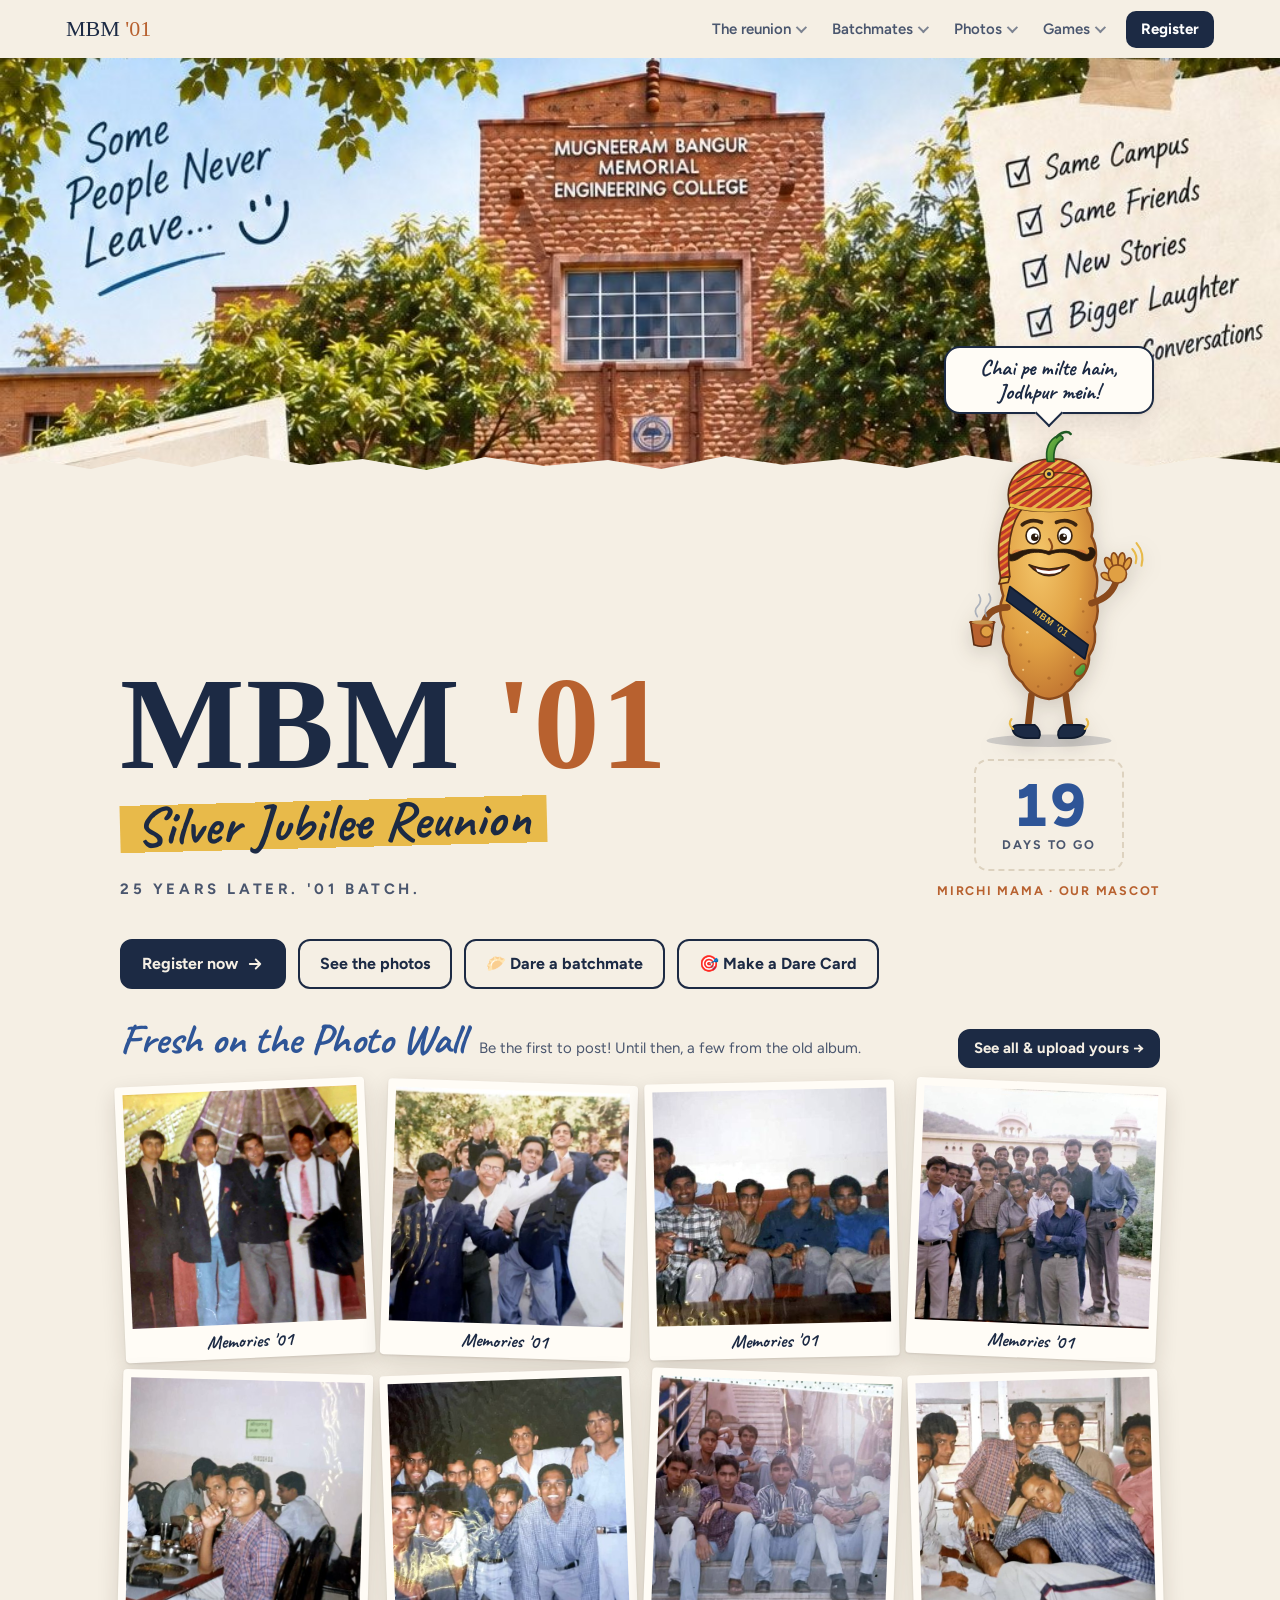
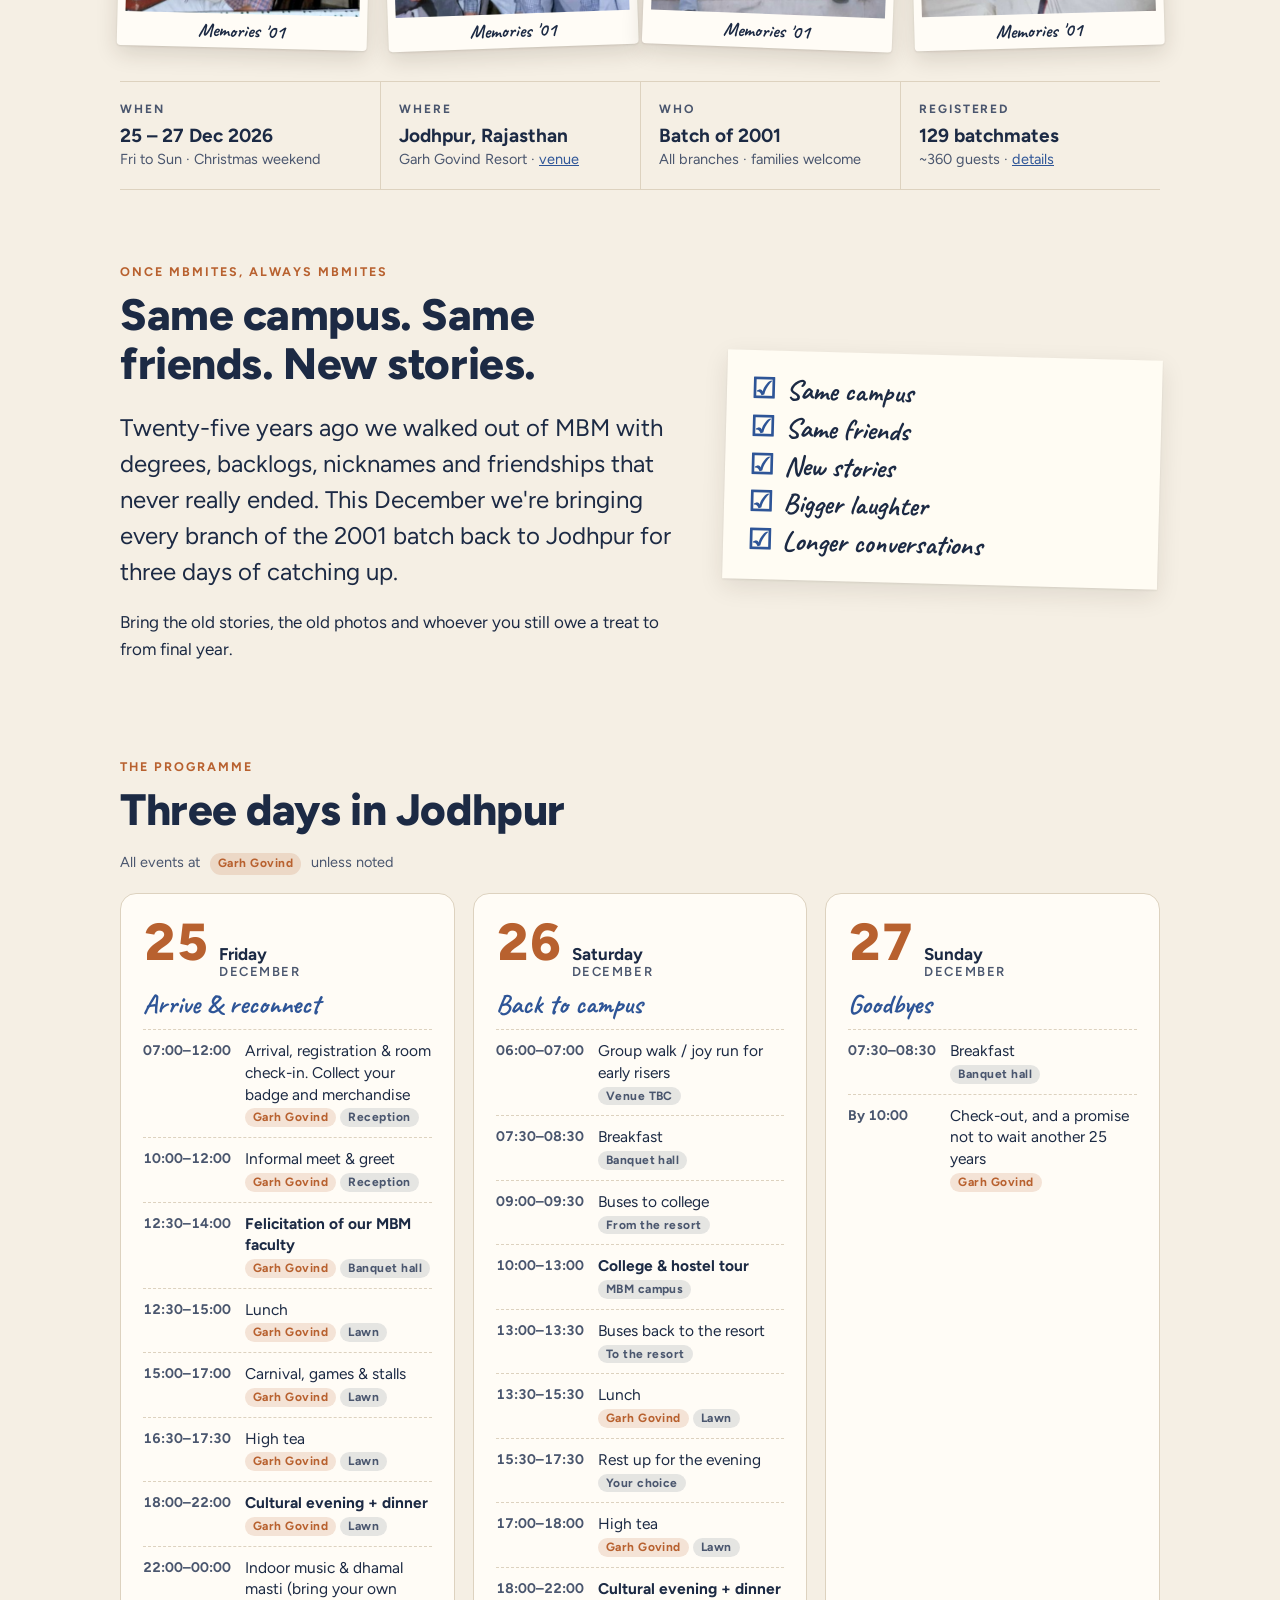
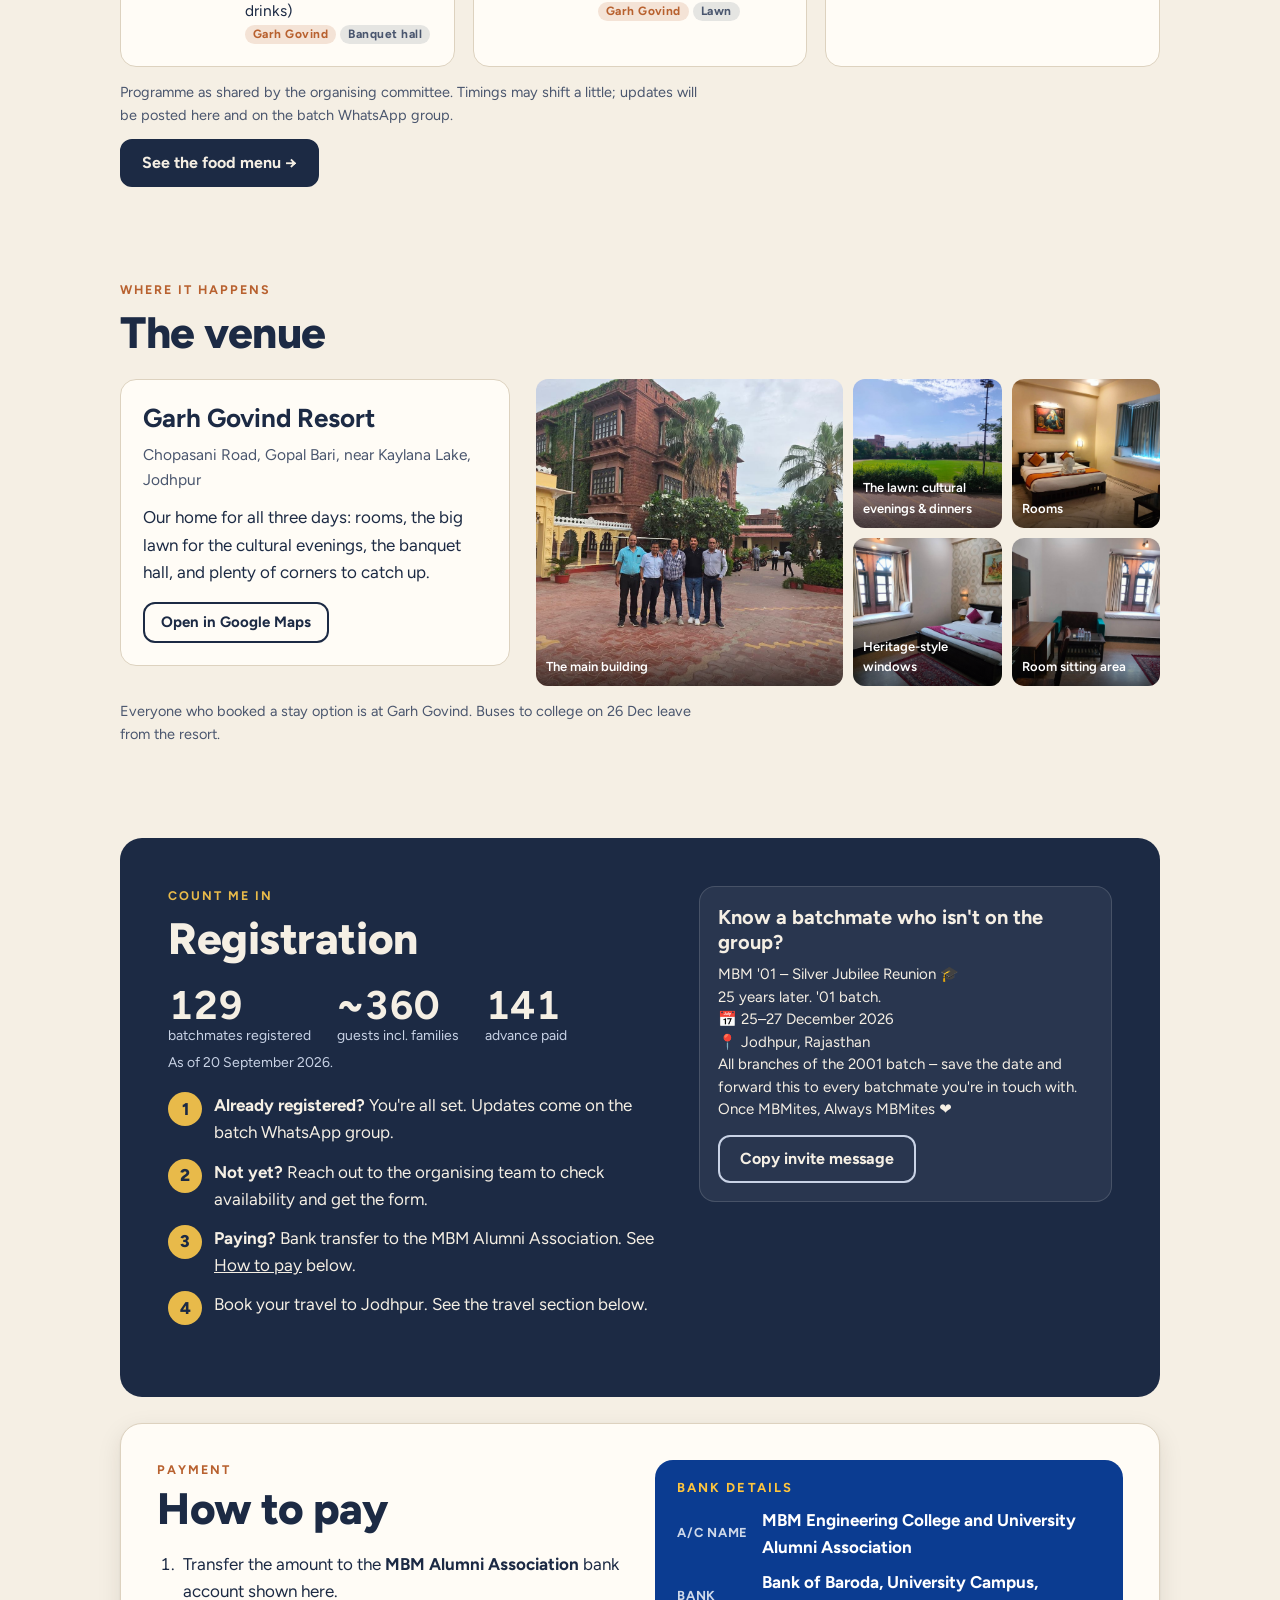
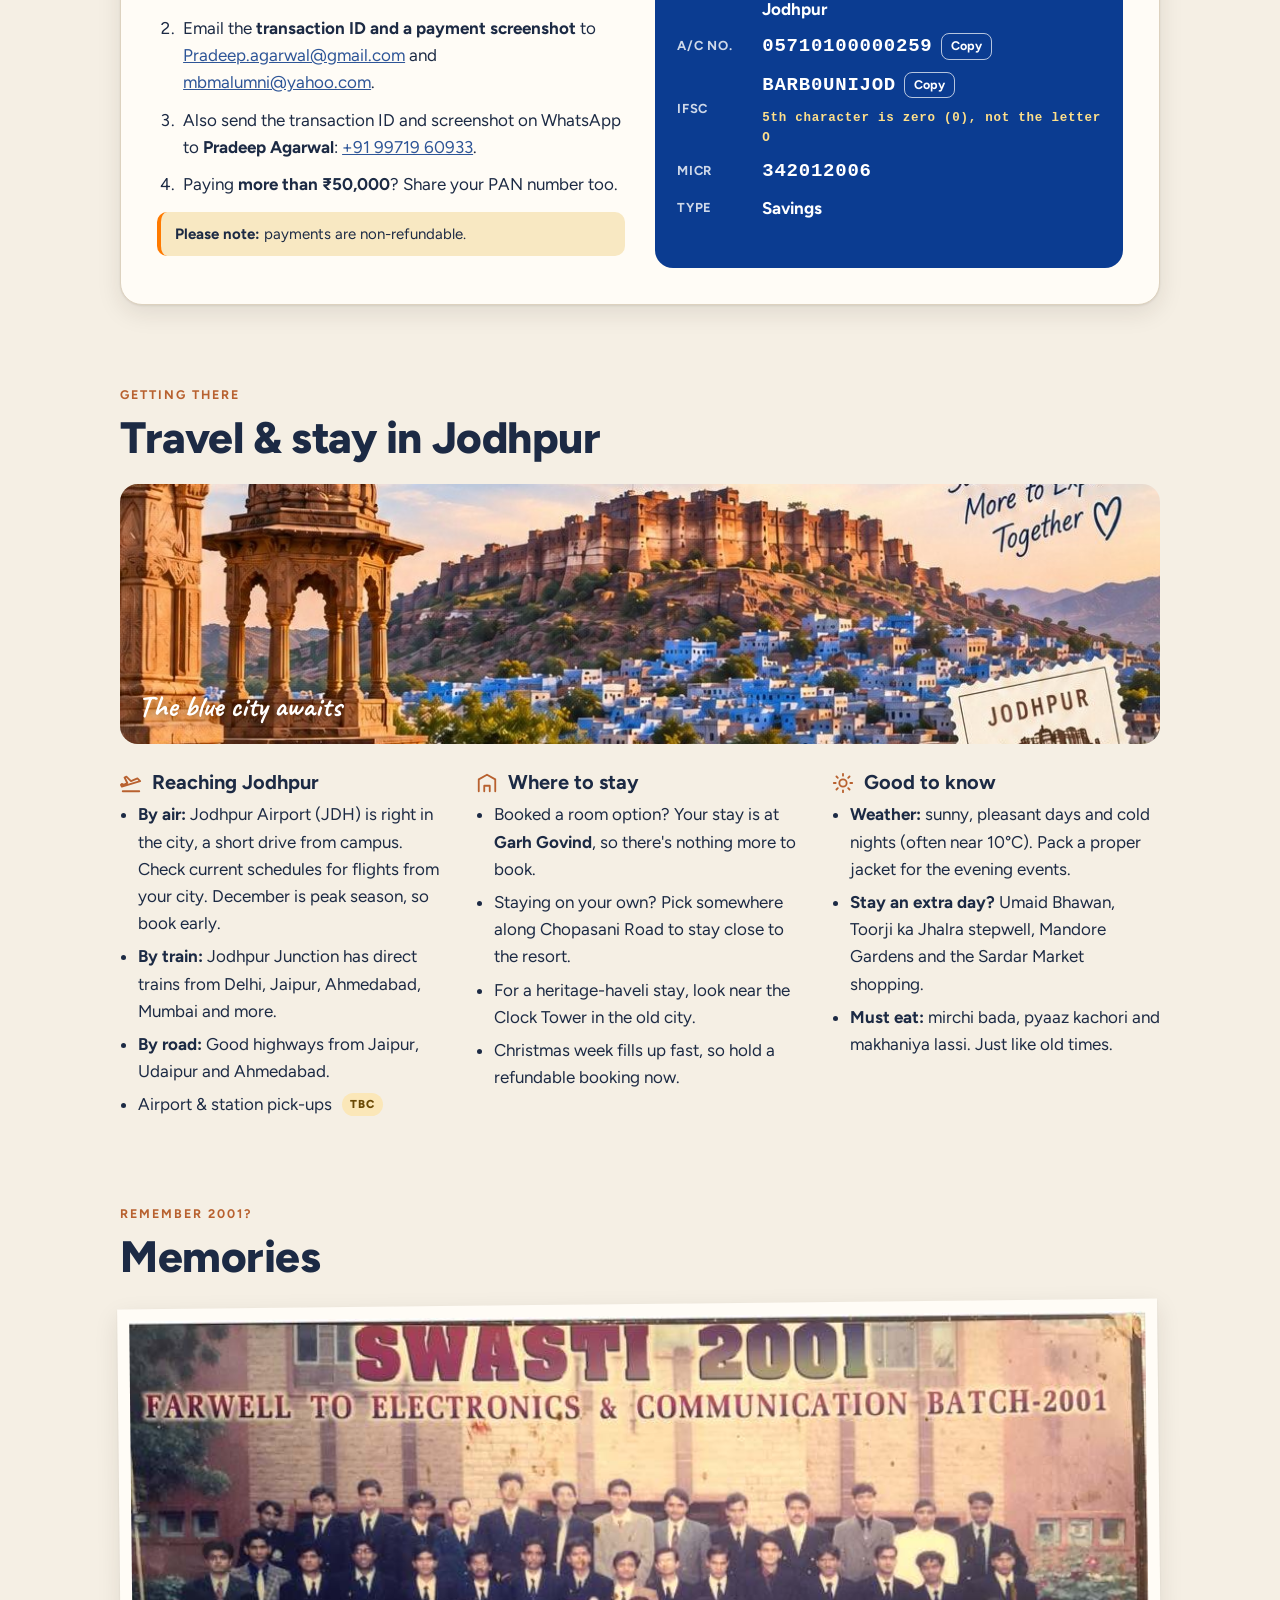
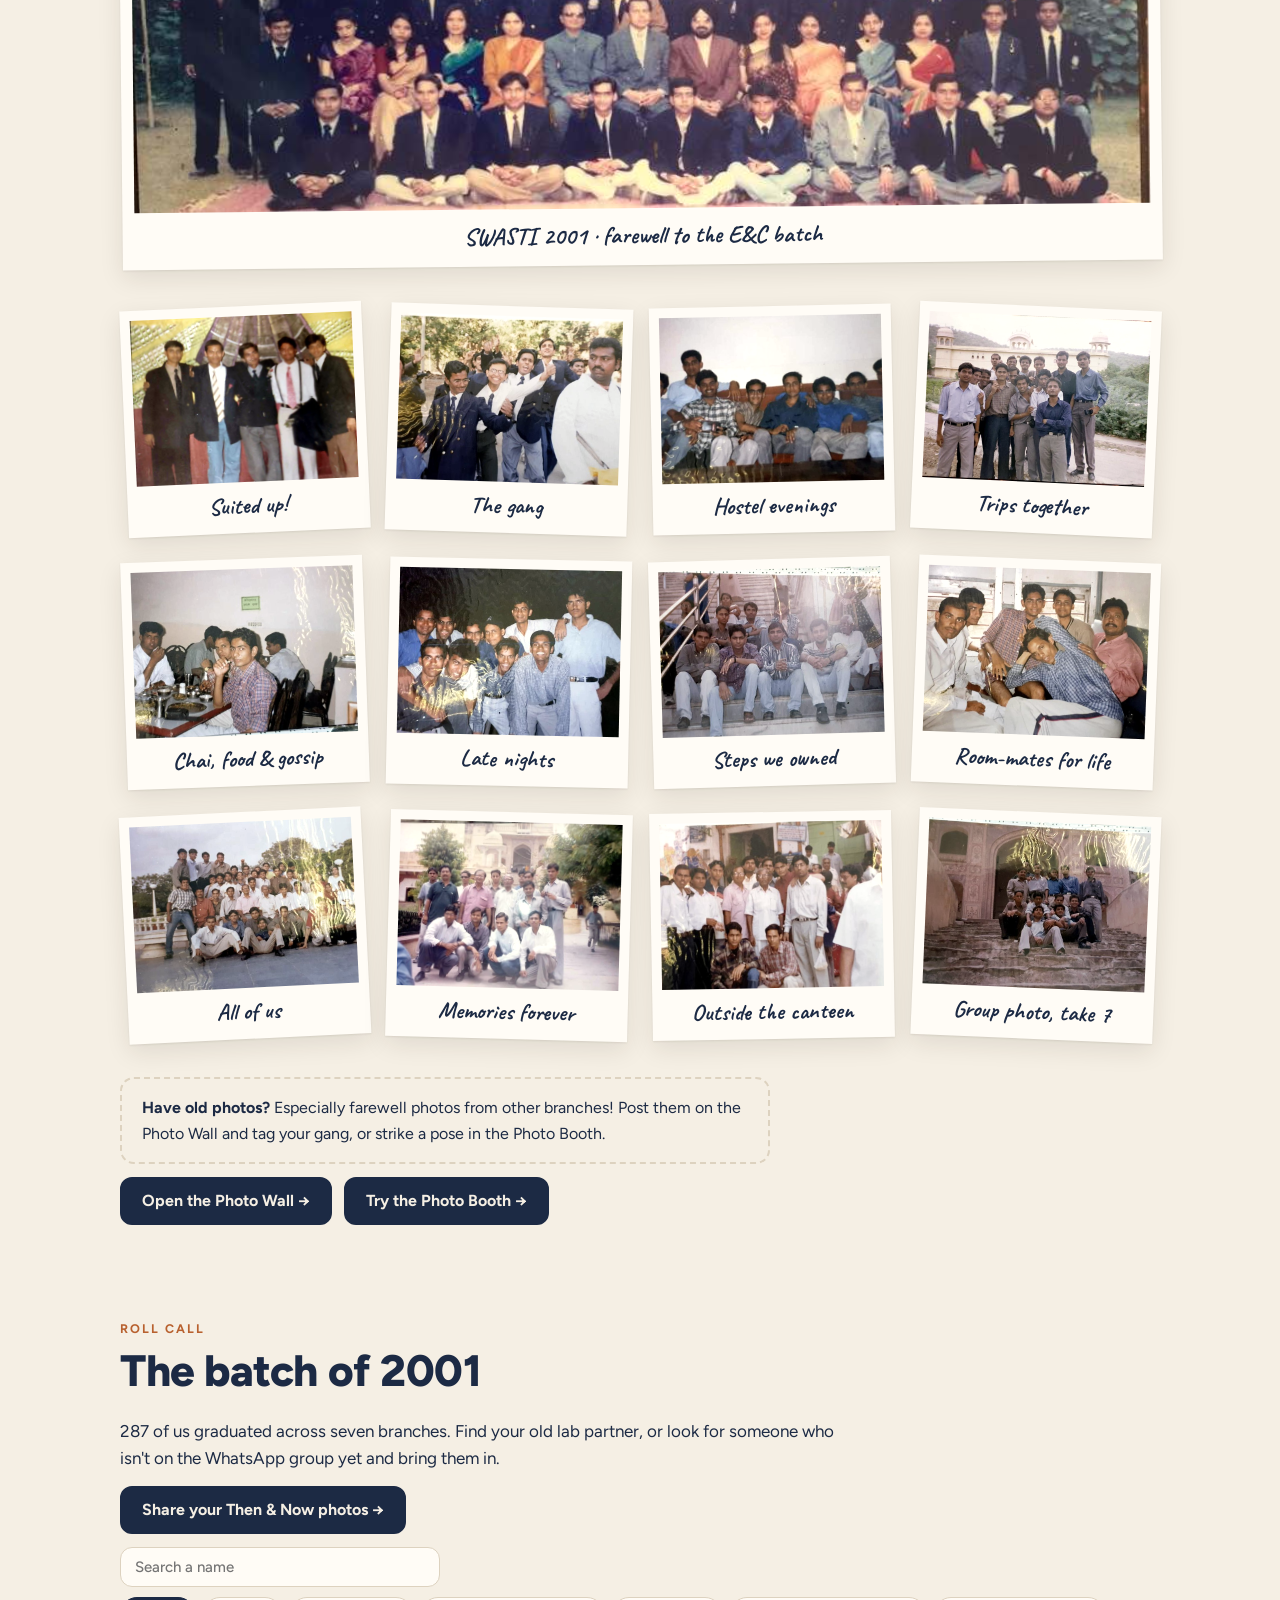
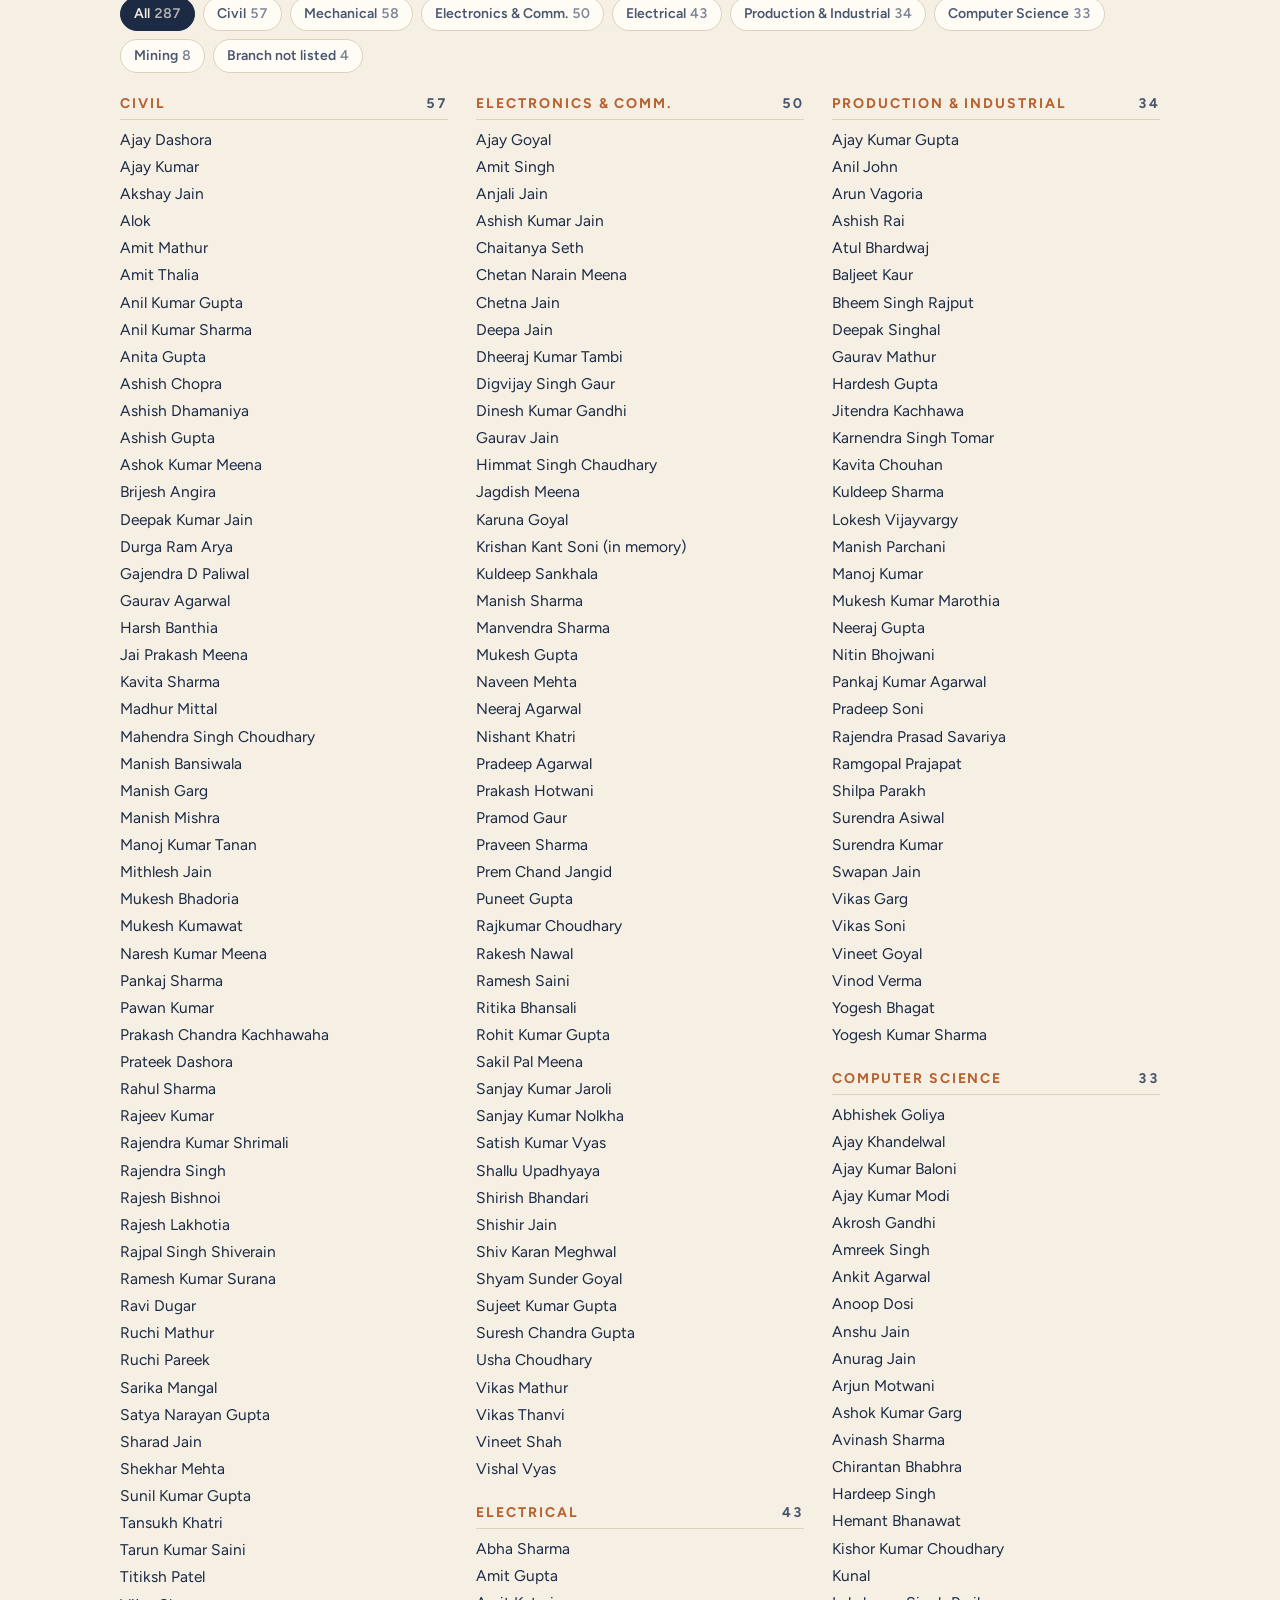
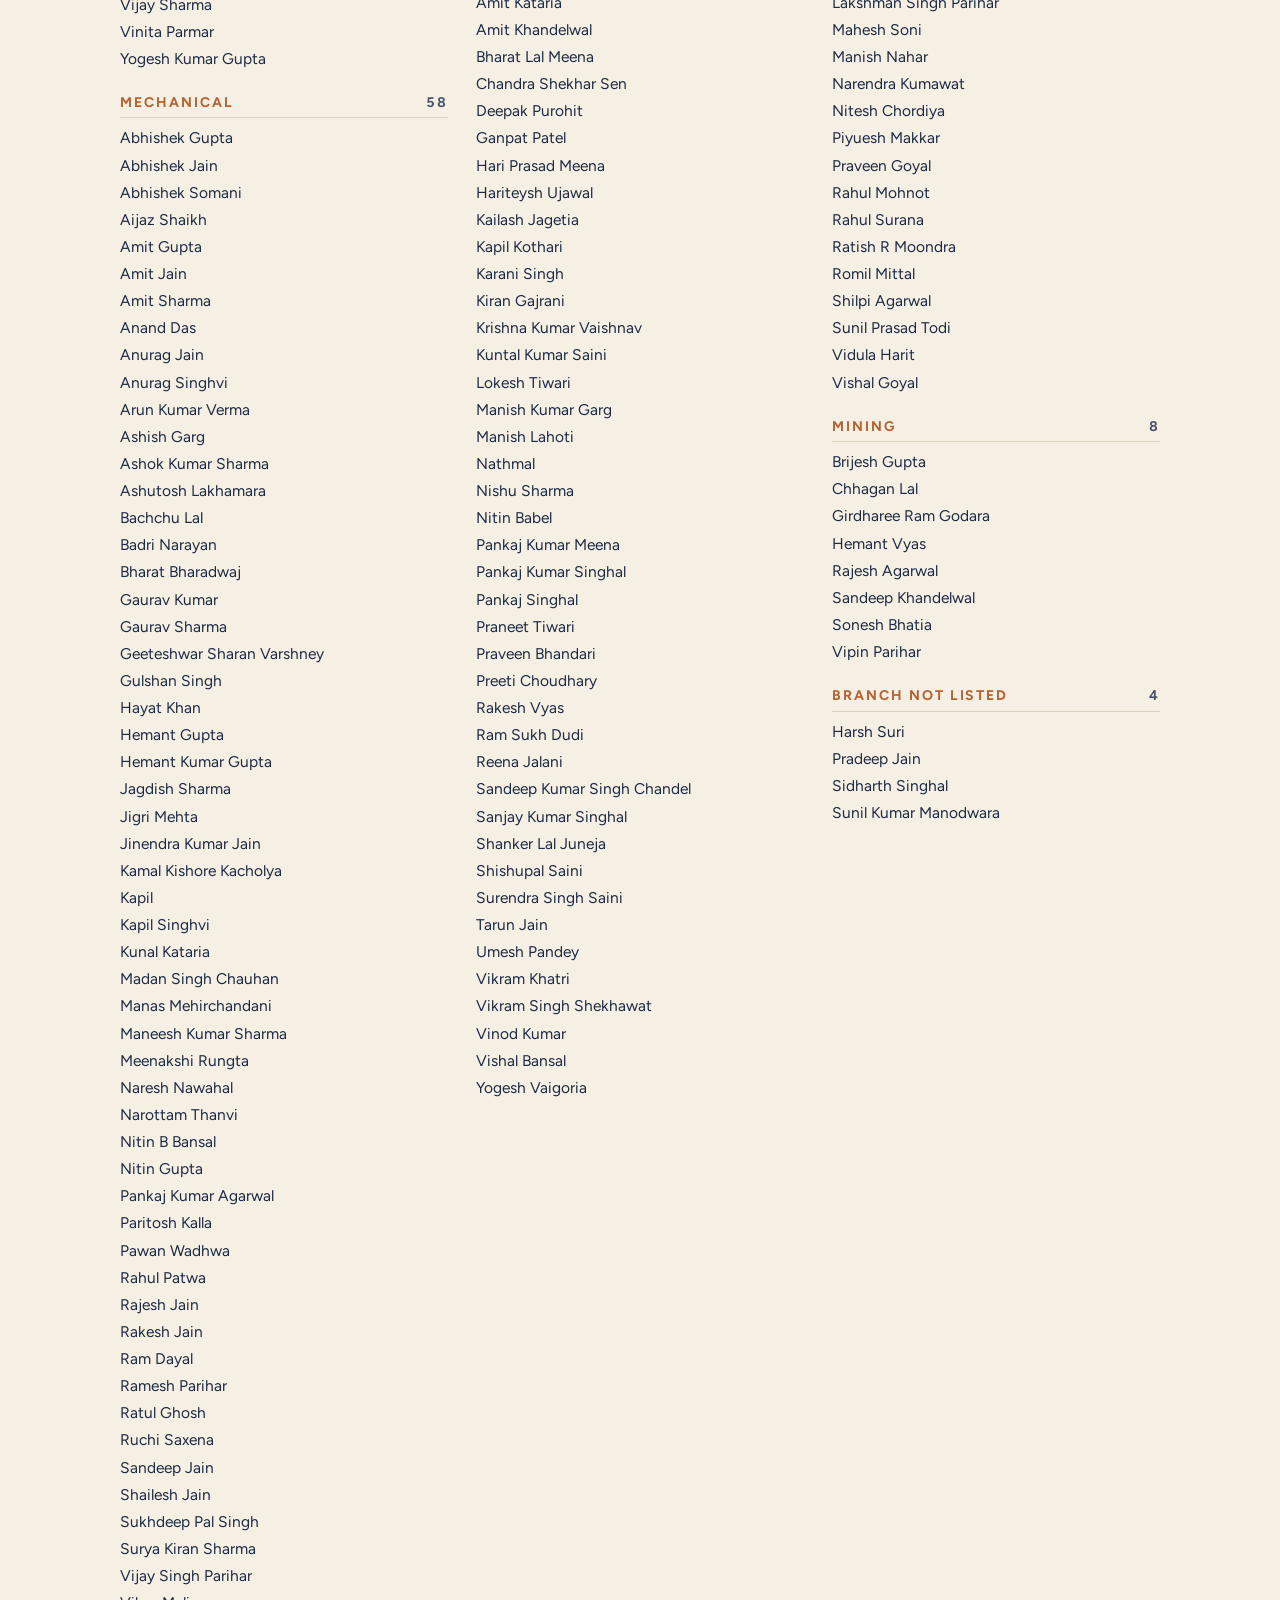
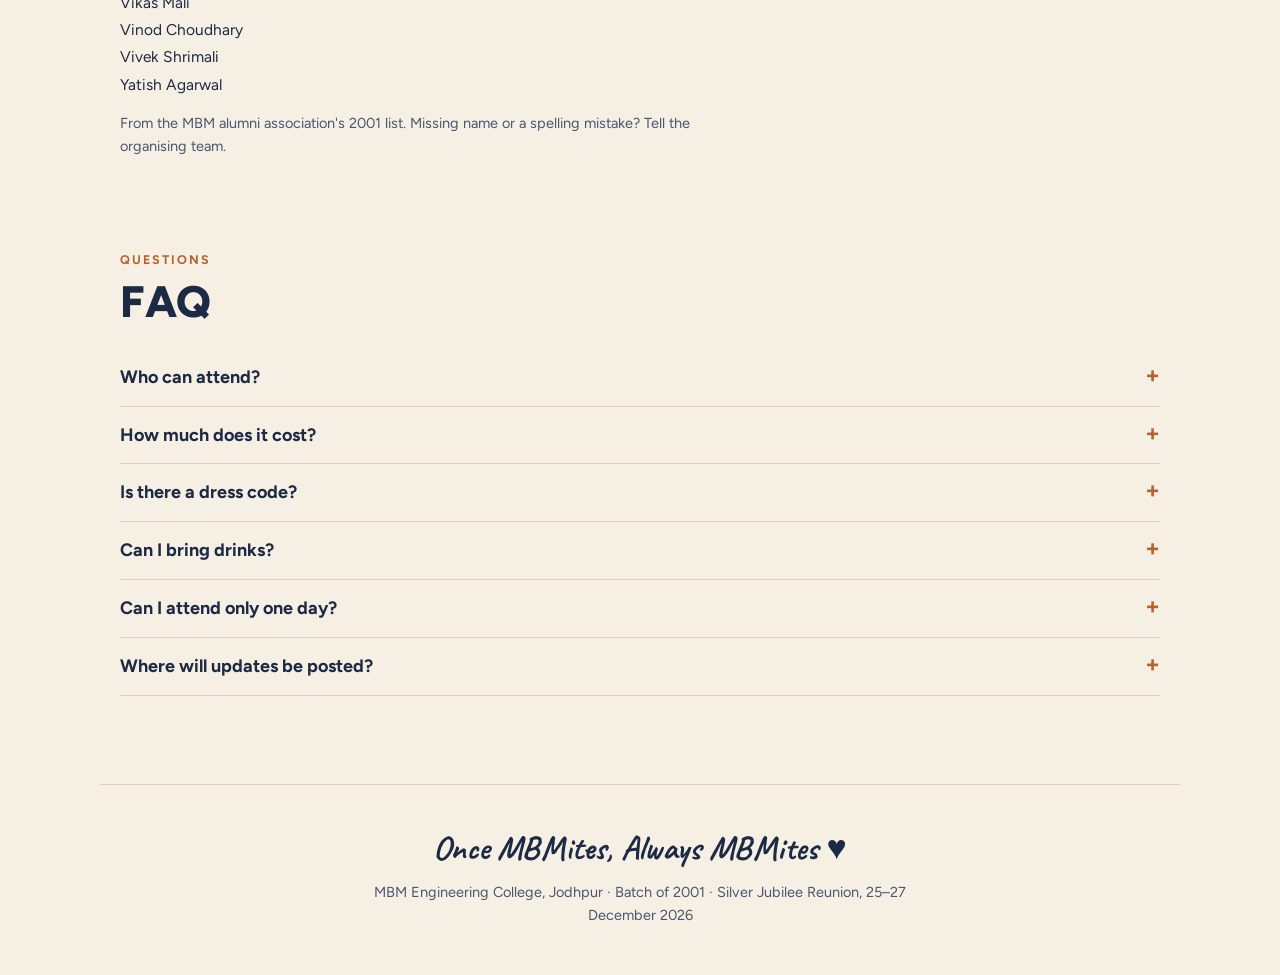
==== commit 7436b913: "Grouped menu with dropdowns and mobile menu (nav.js)" ====
--- a/index.html
+++ b/index.html
@@ -659,5 +659,6 @@
   }).catch(function(){});
 })();
 </script>
+<script src="nav.js" defer></script>
 <script src="news.js" defer></script>
 </body></html>
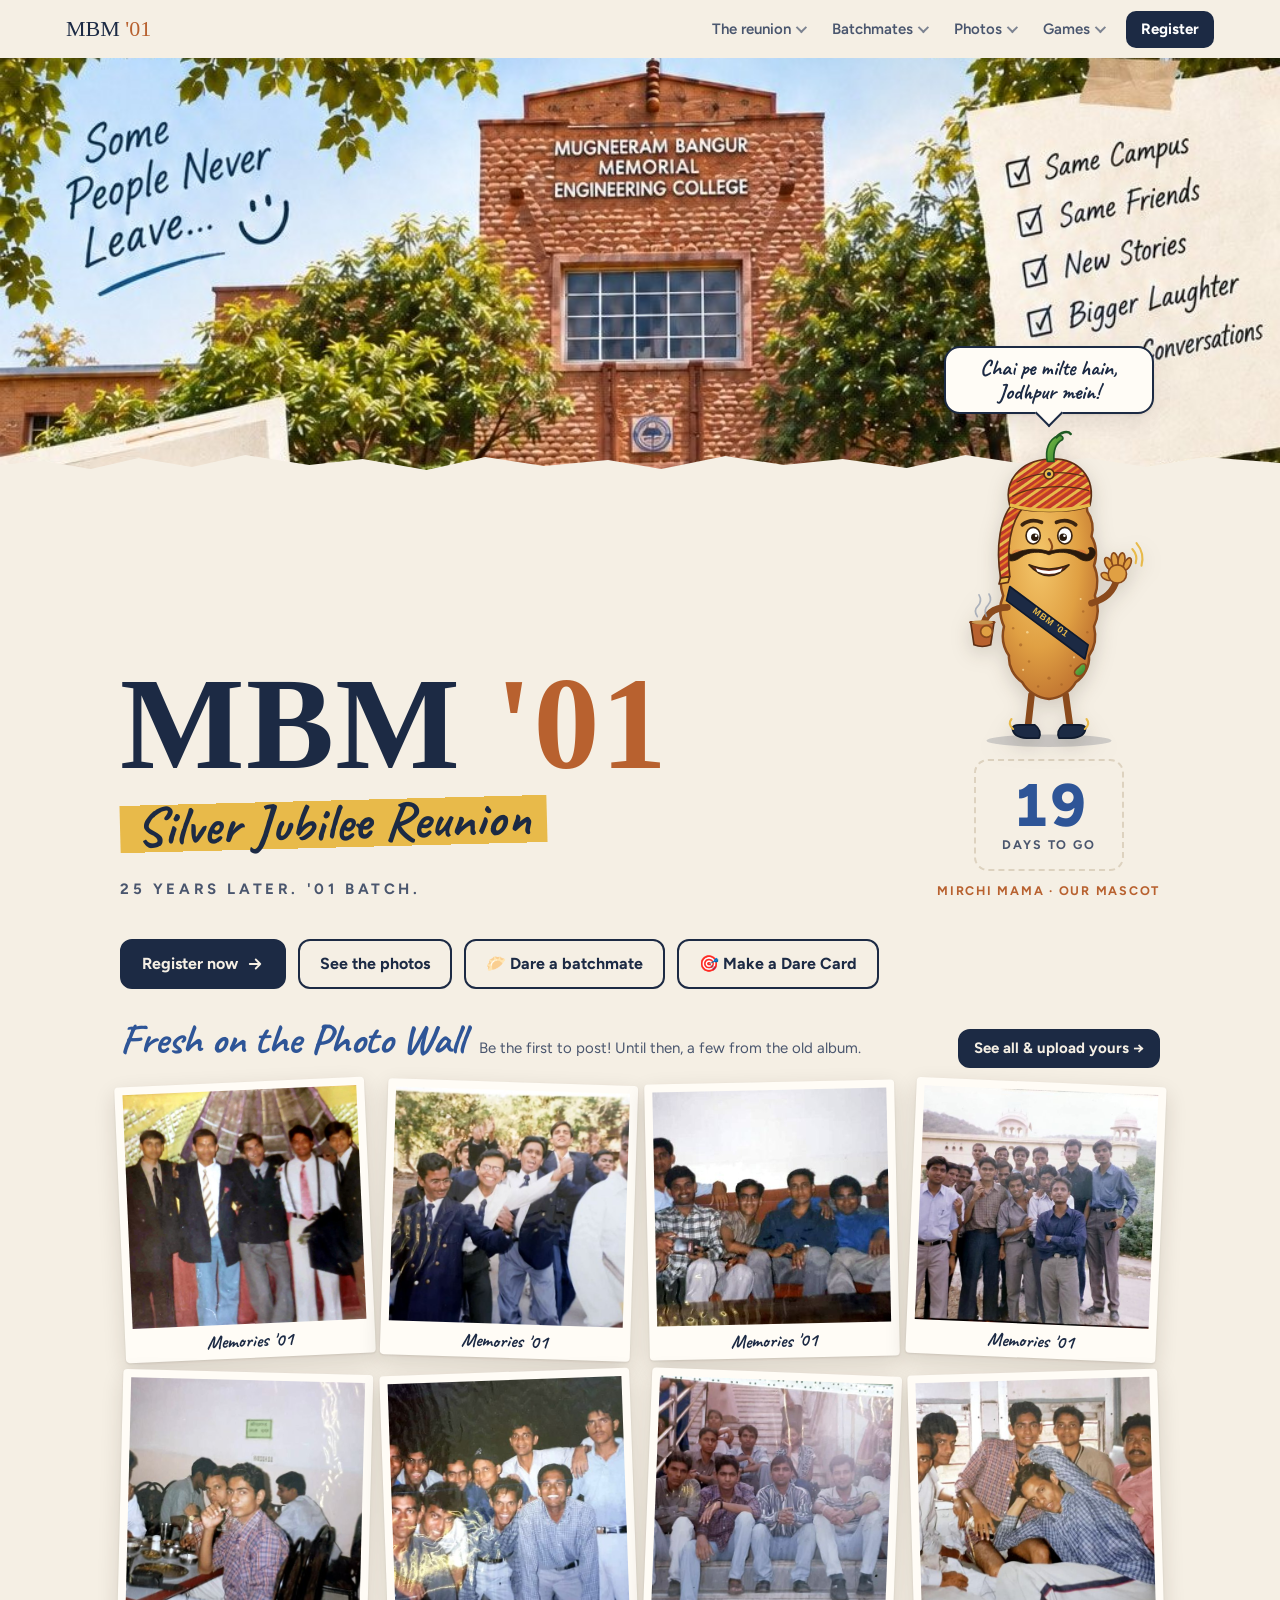
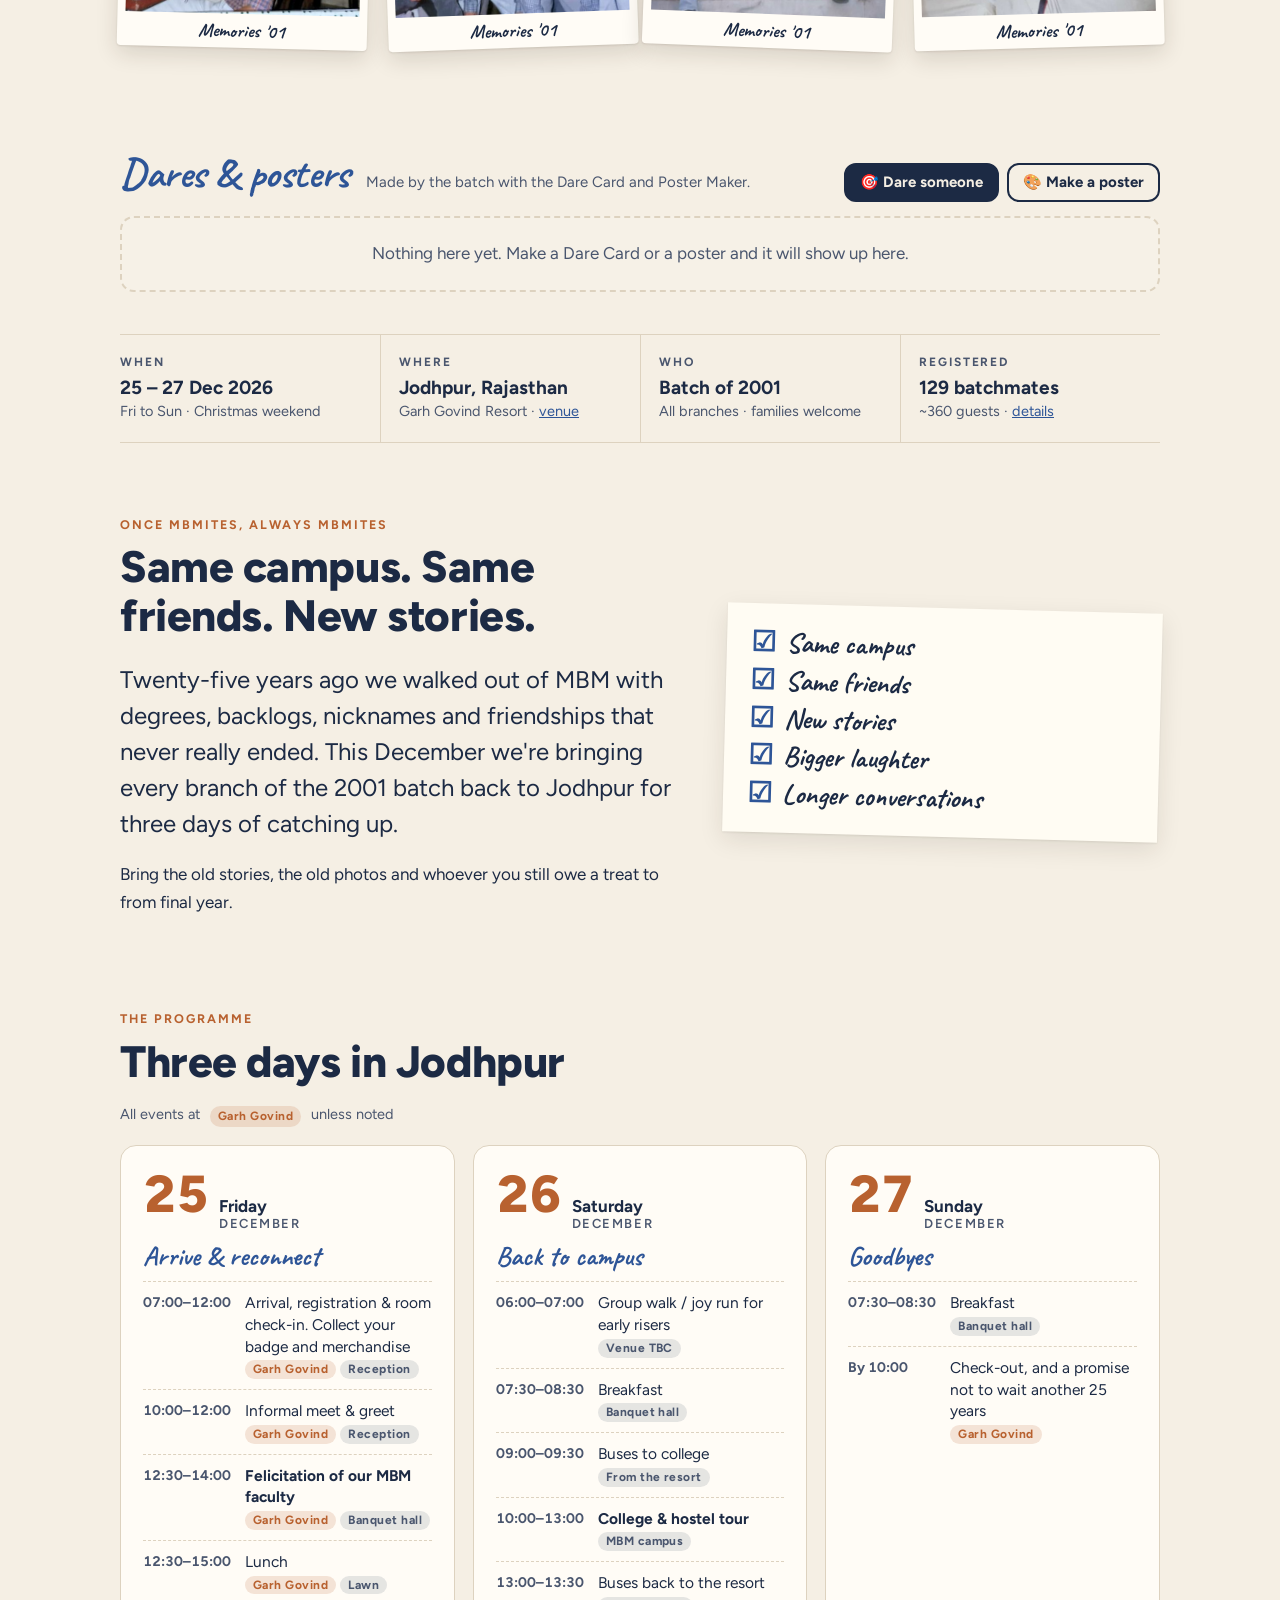
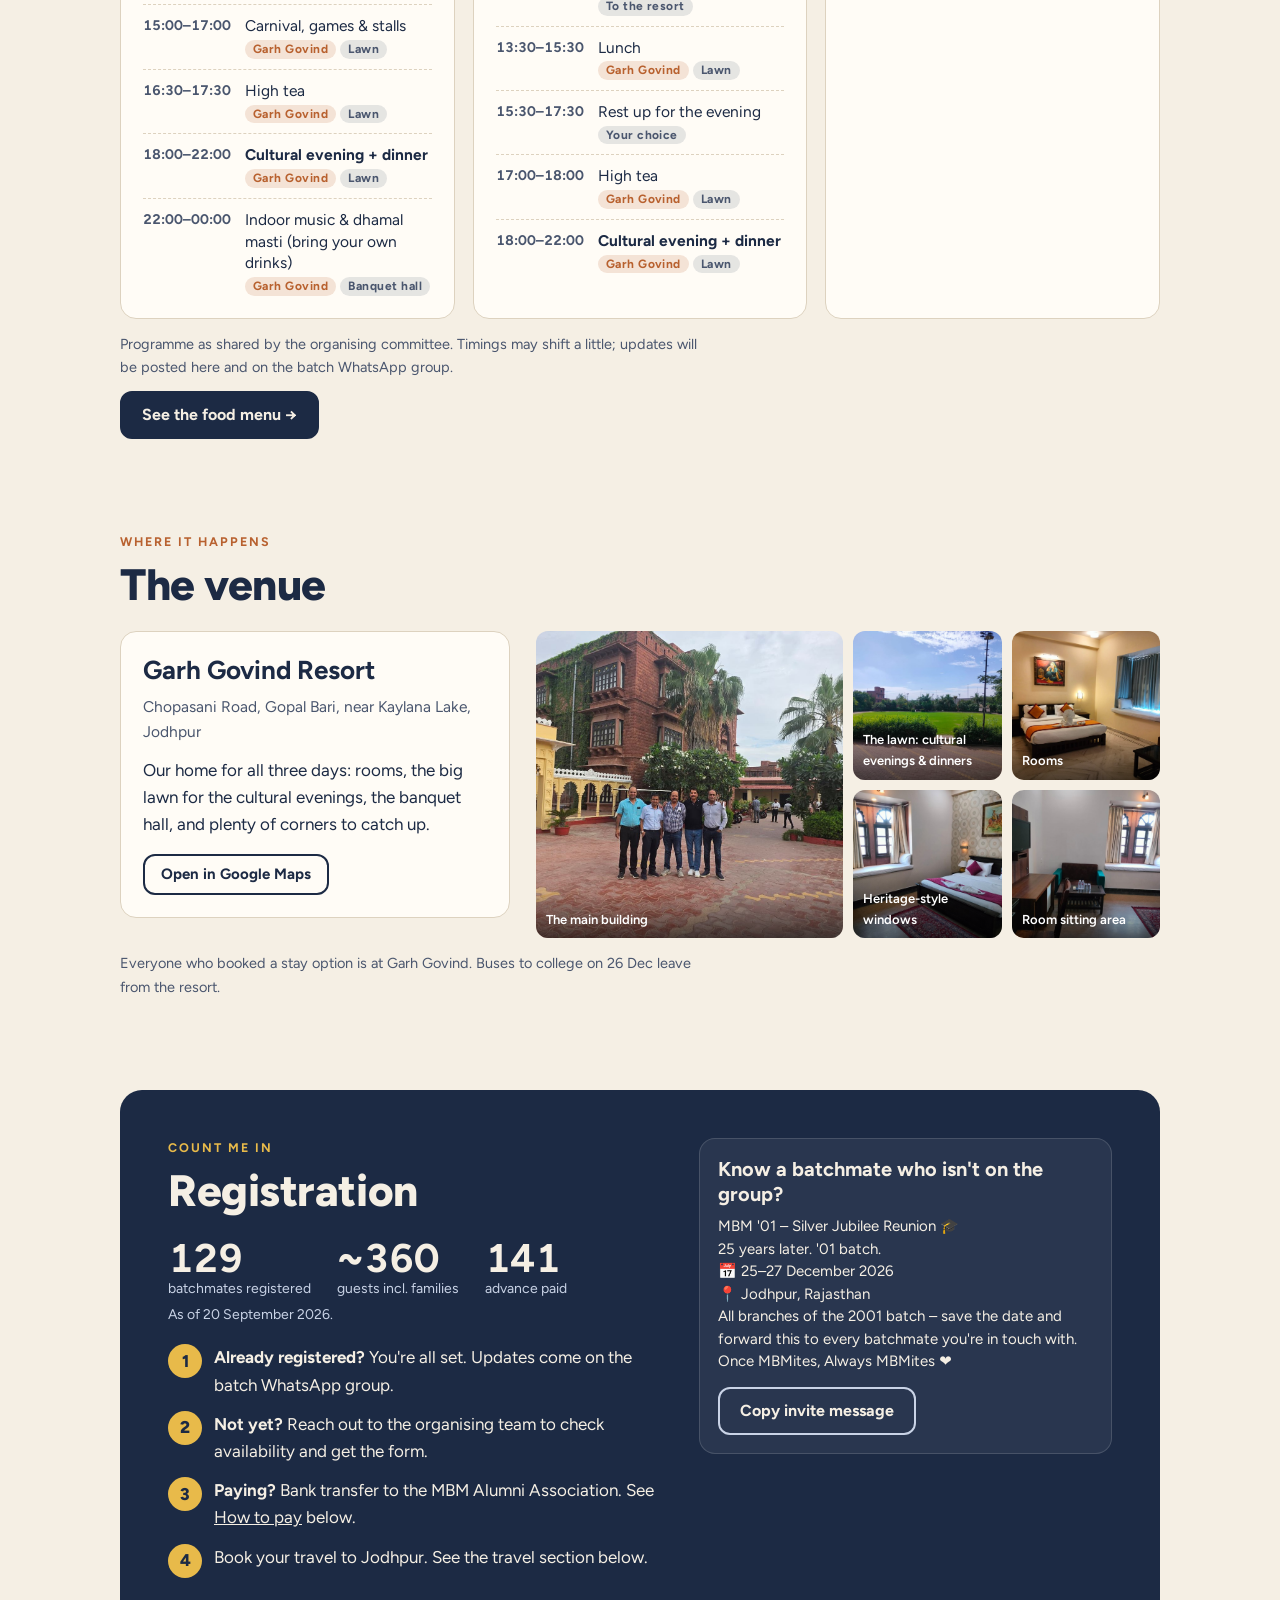
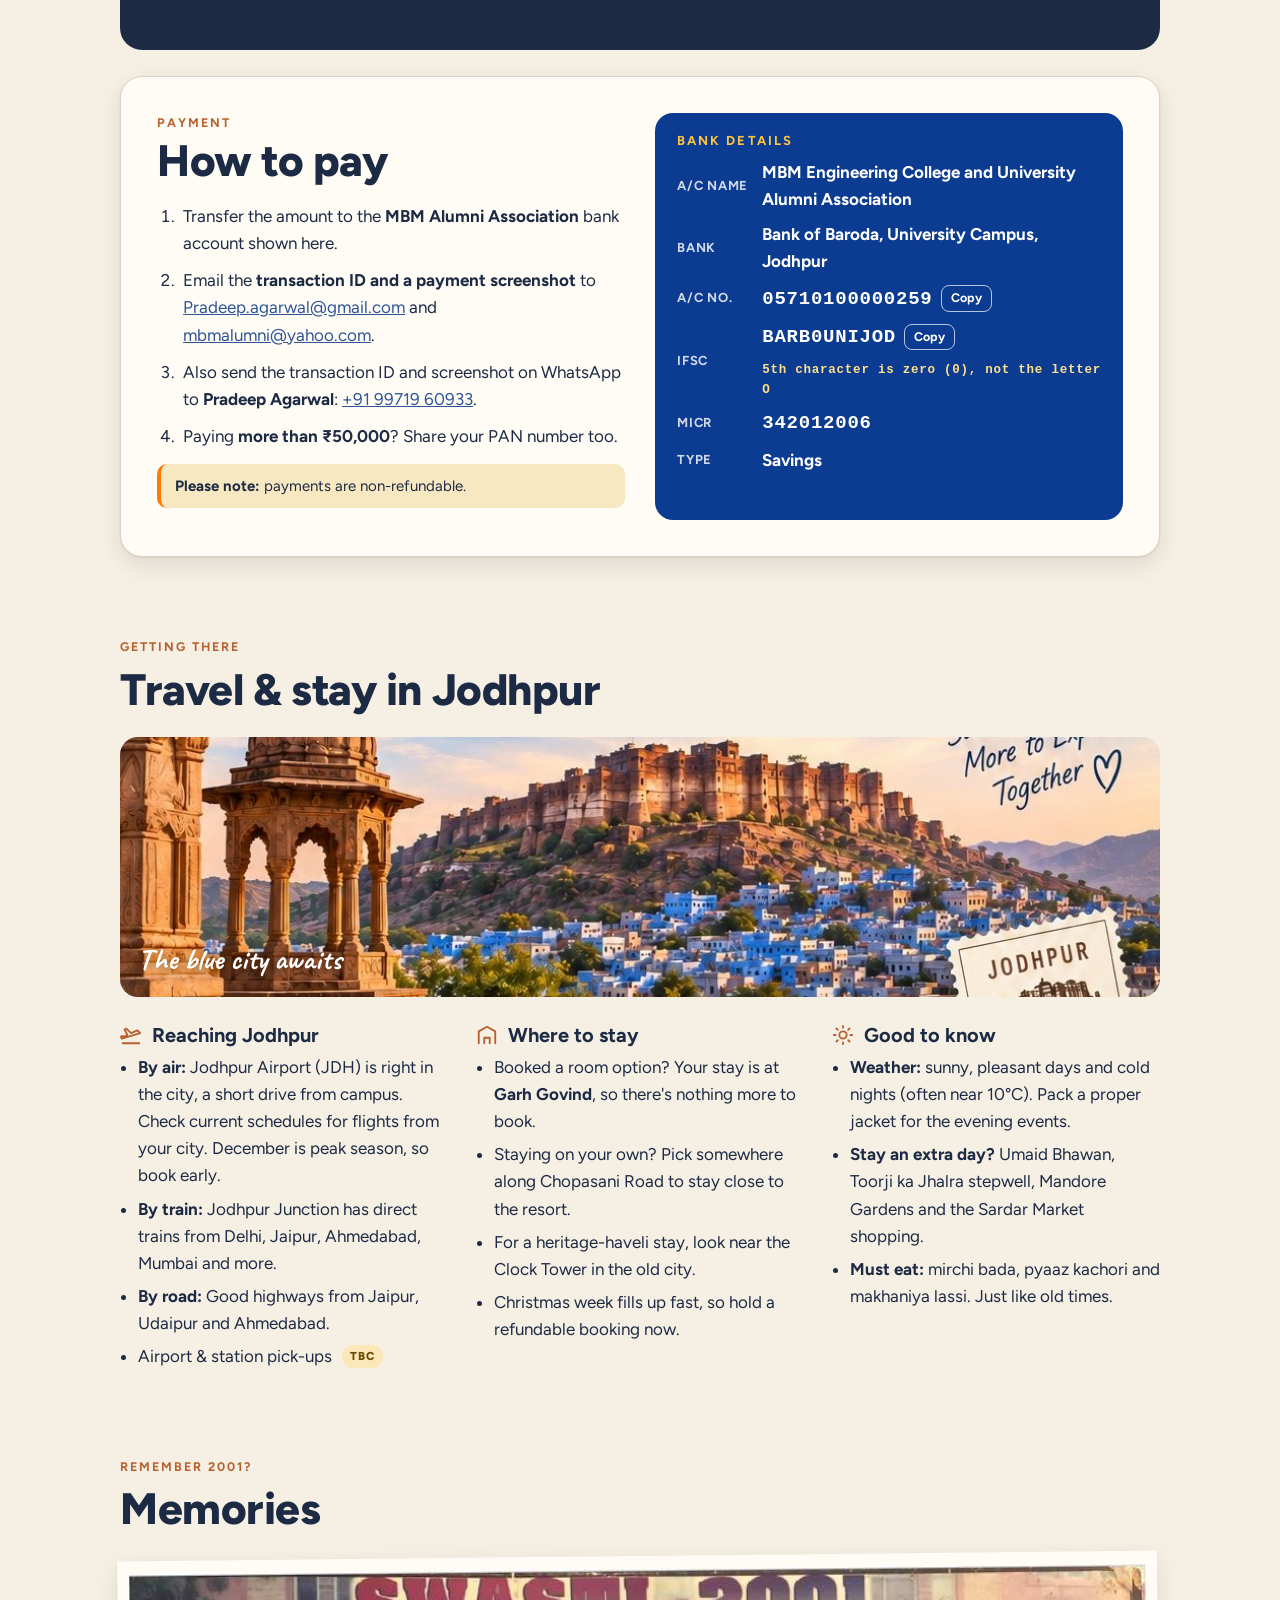
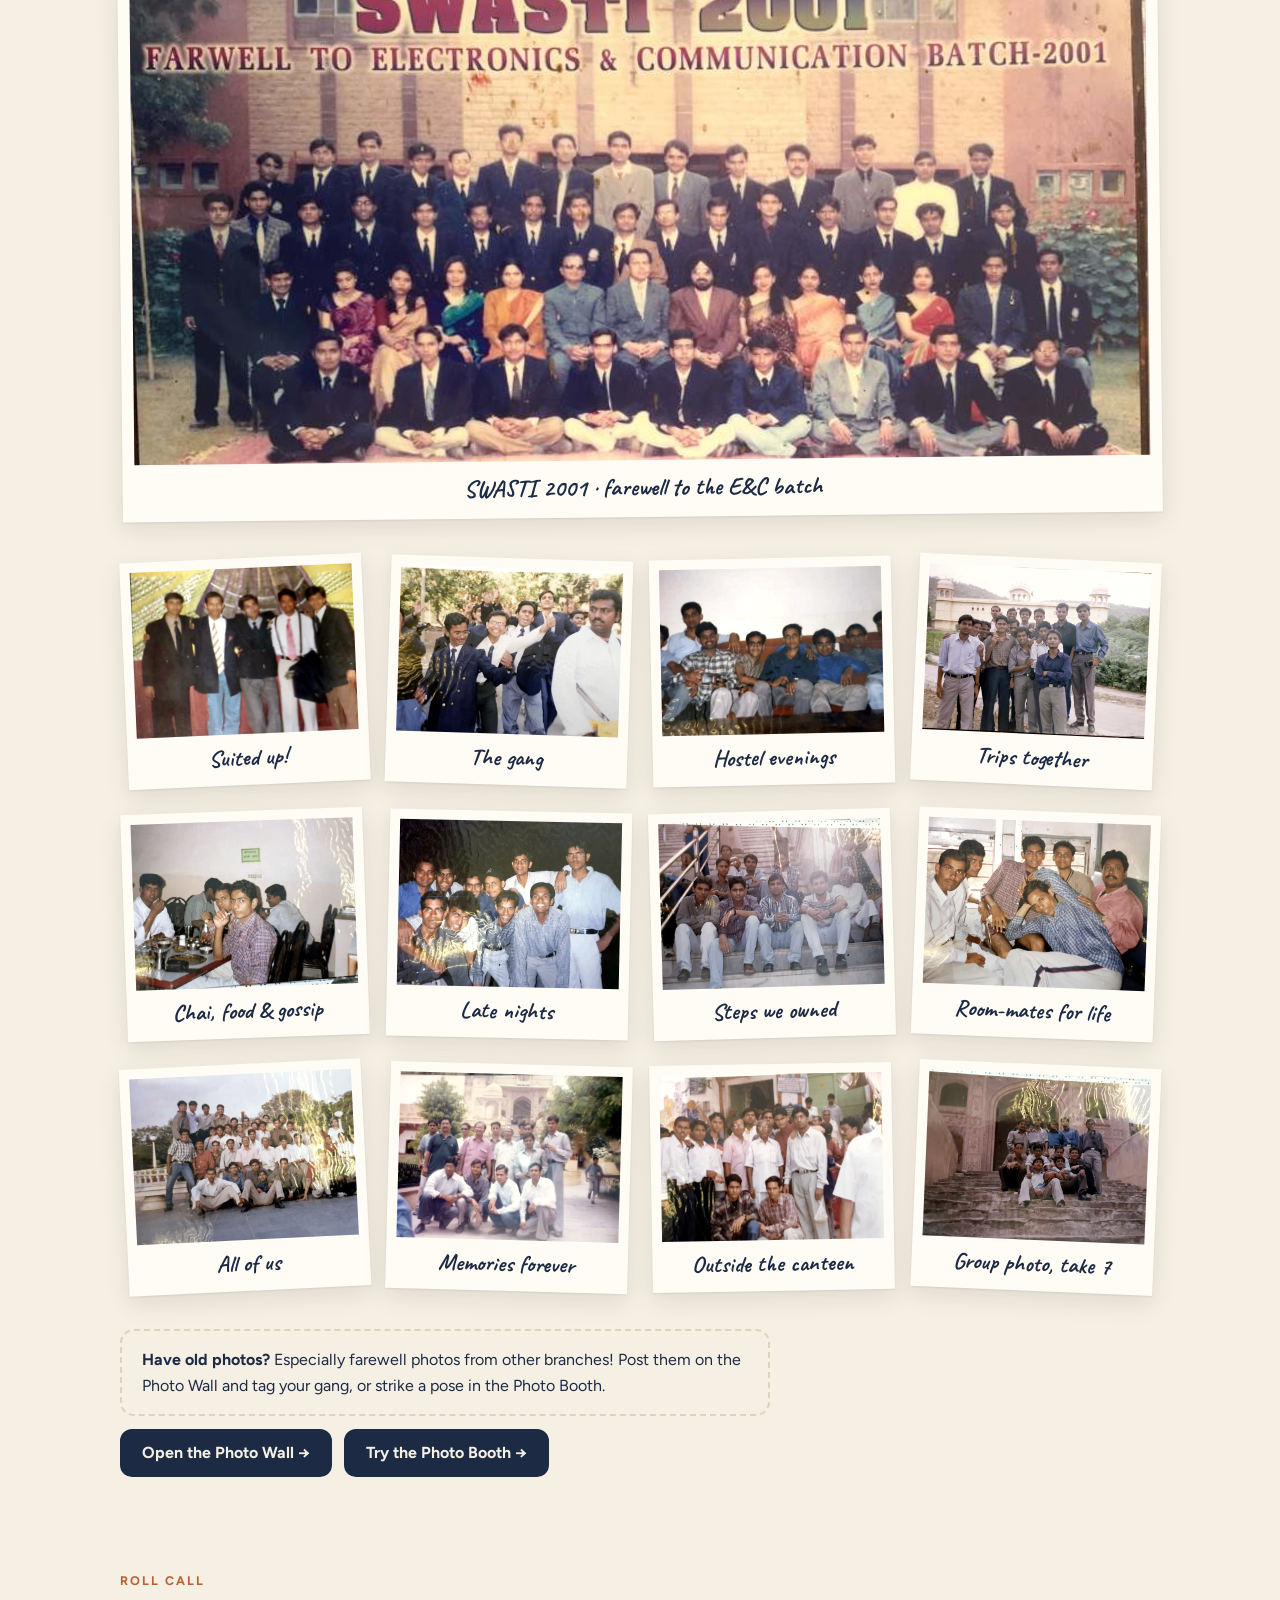
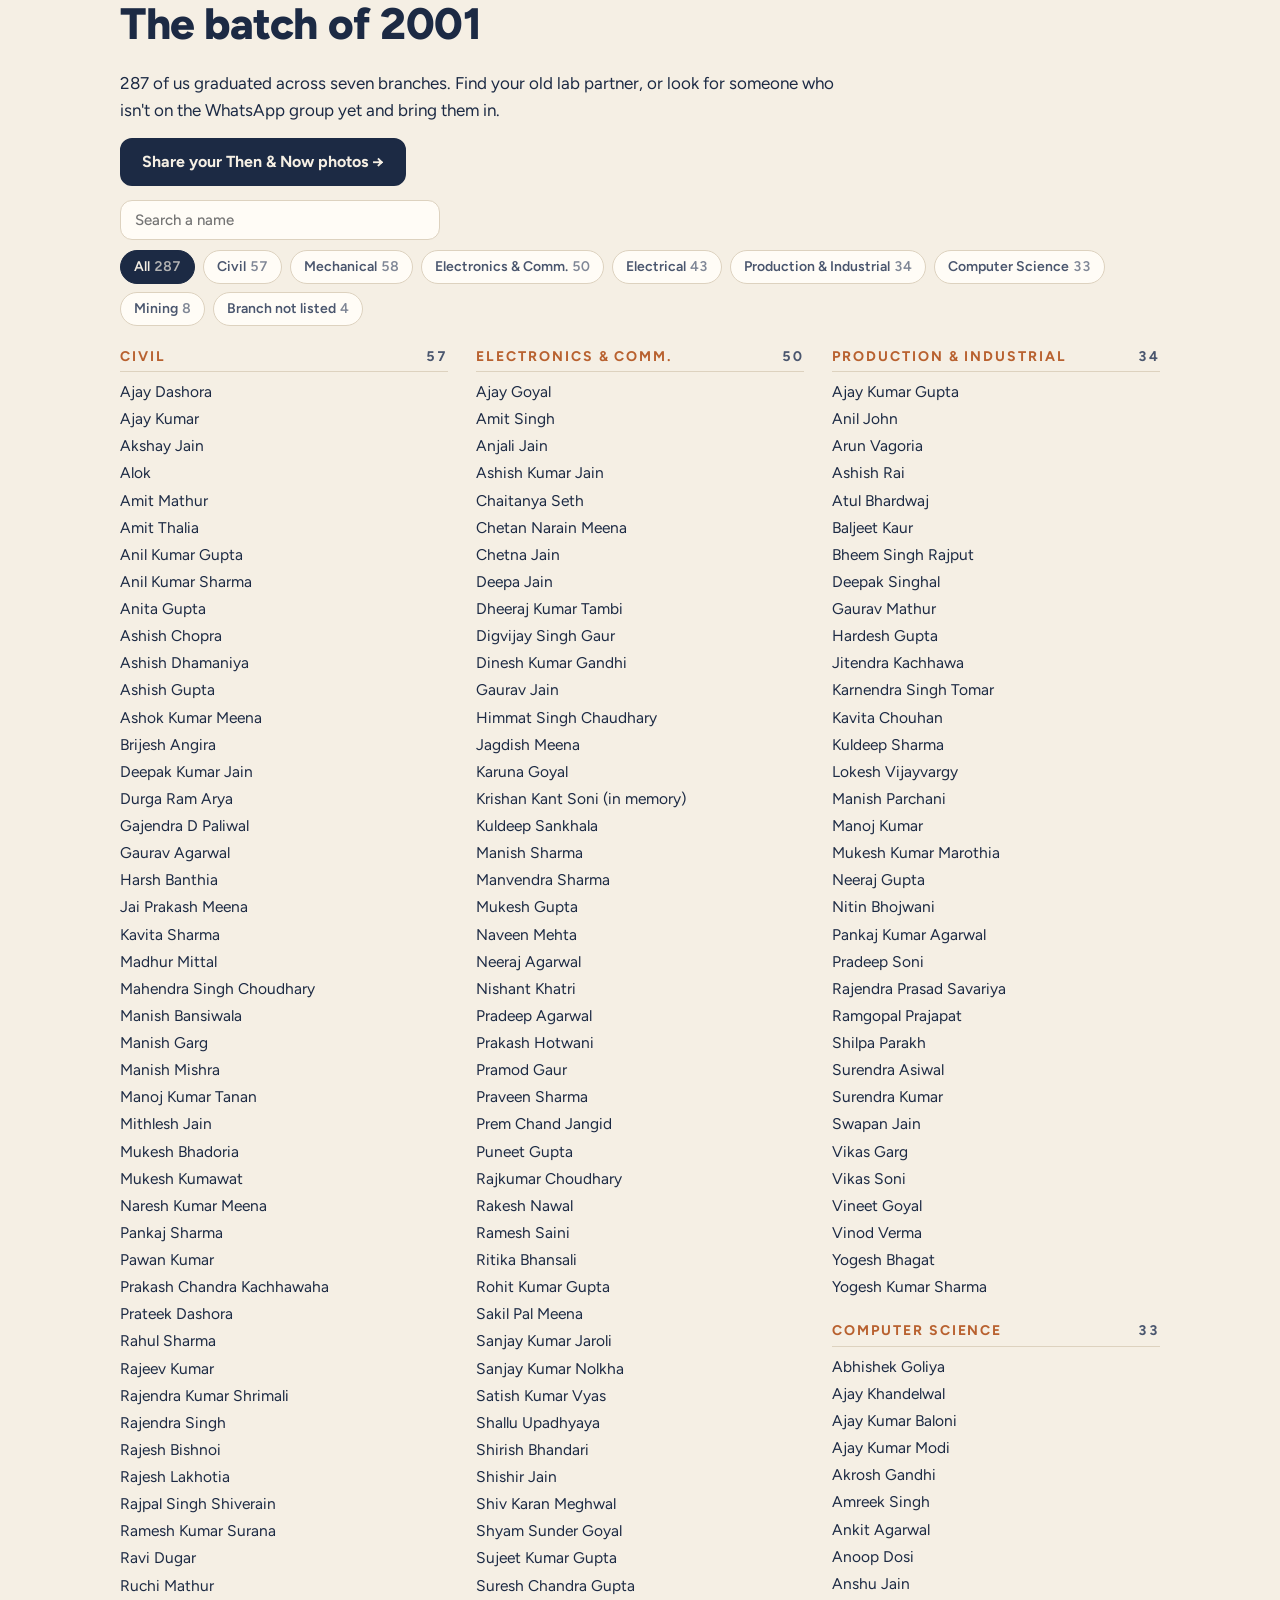
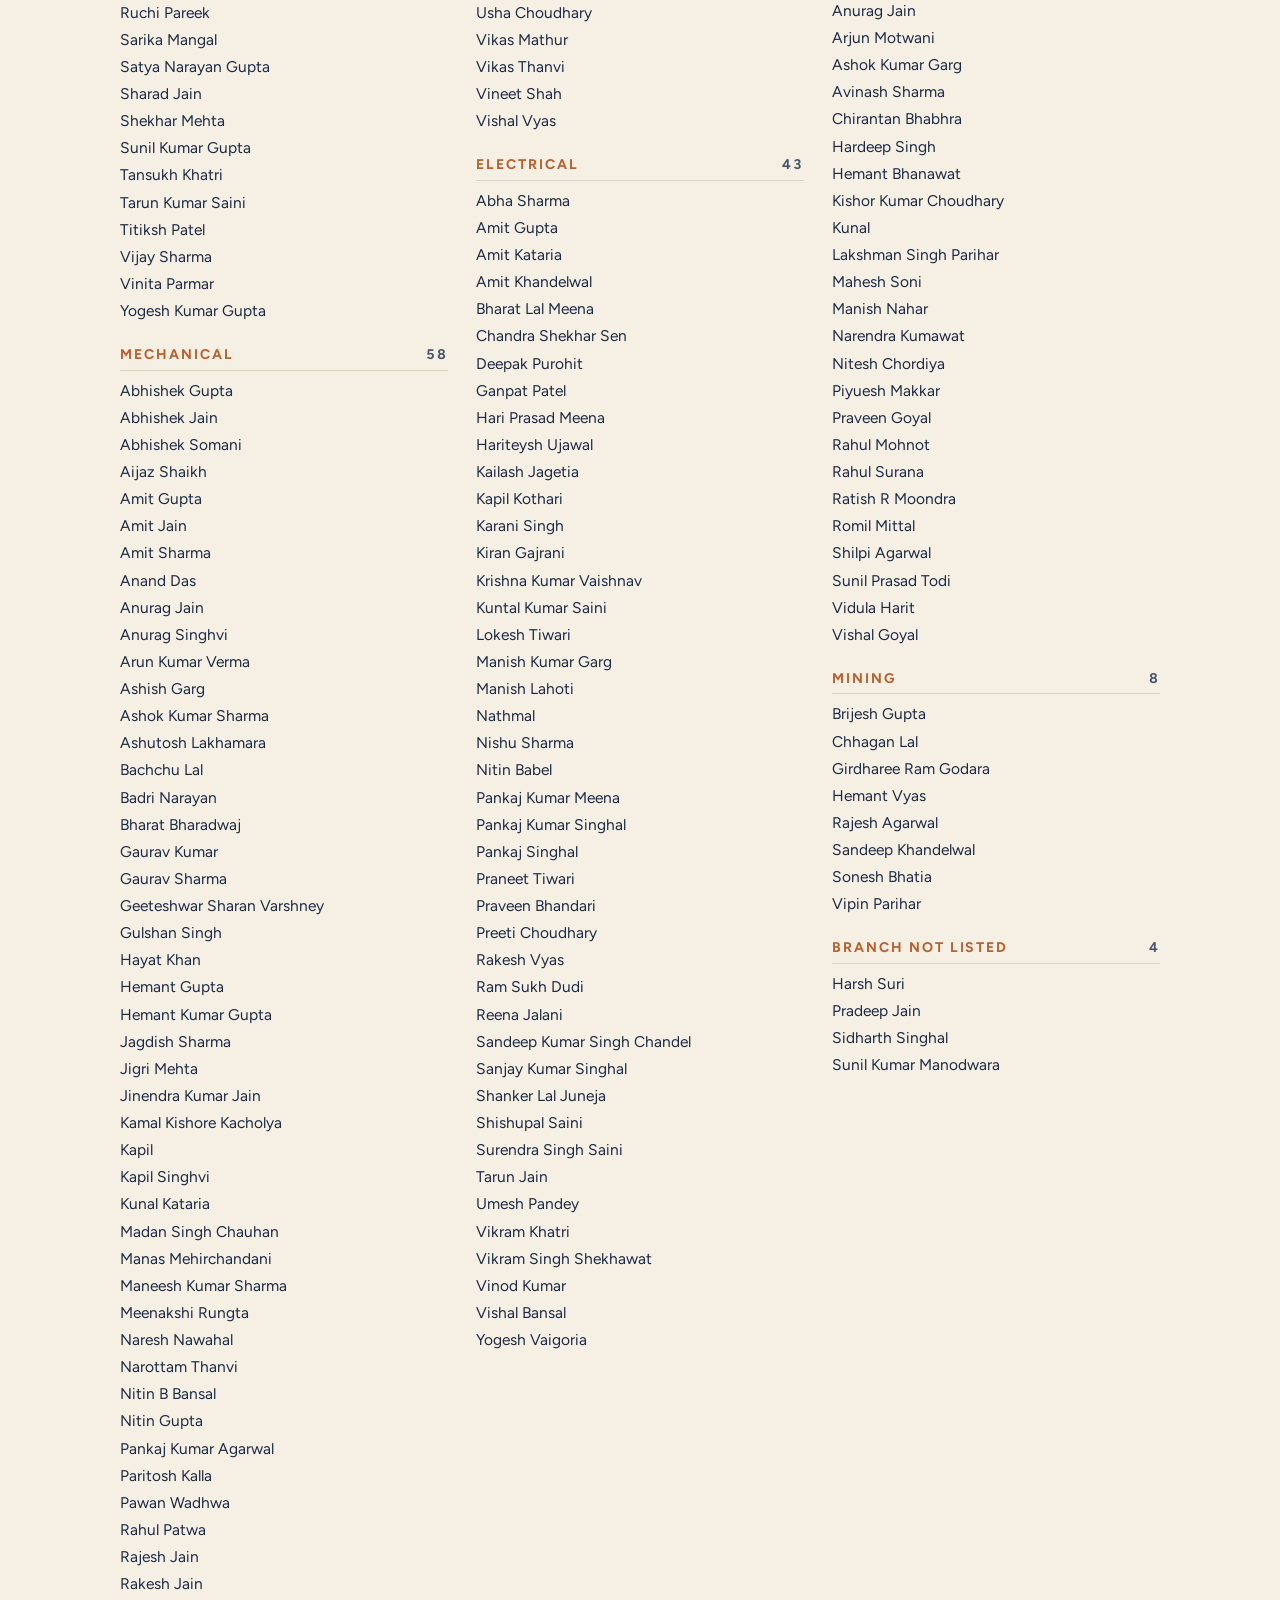
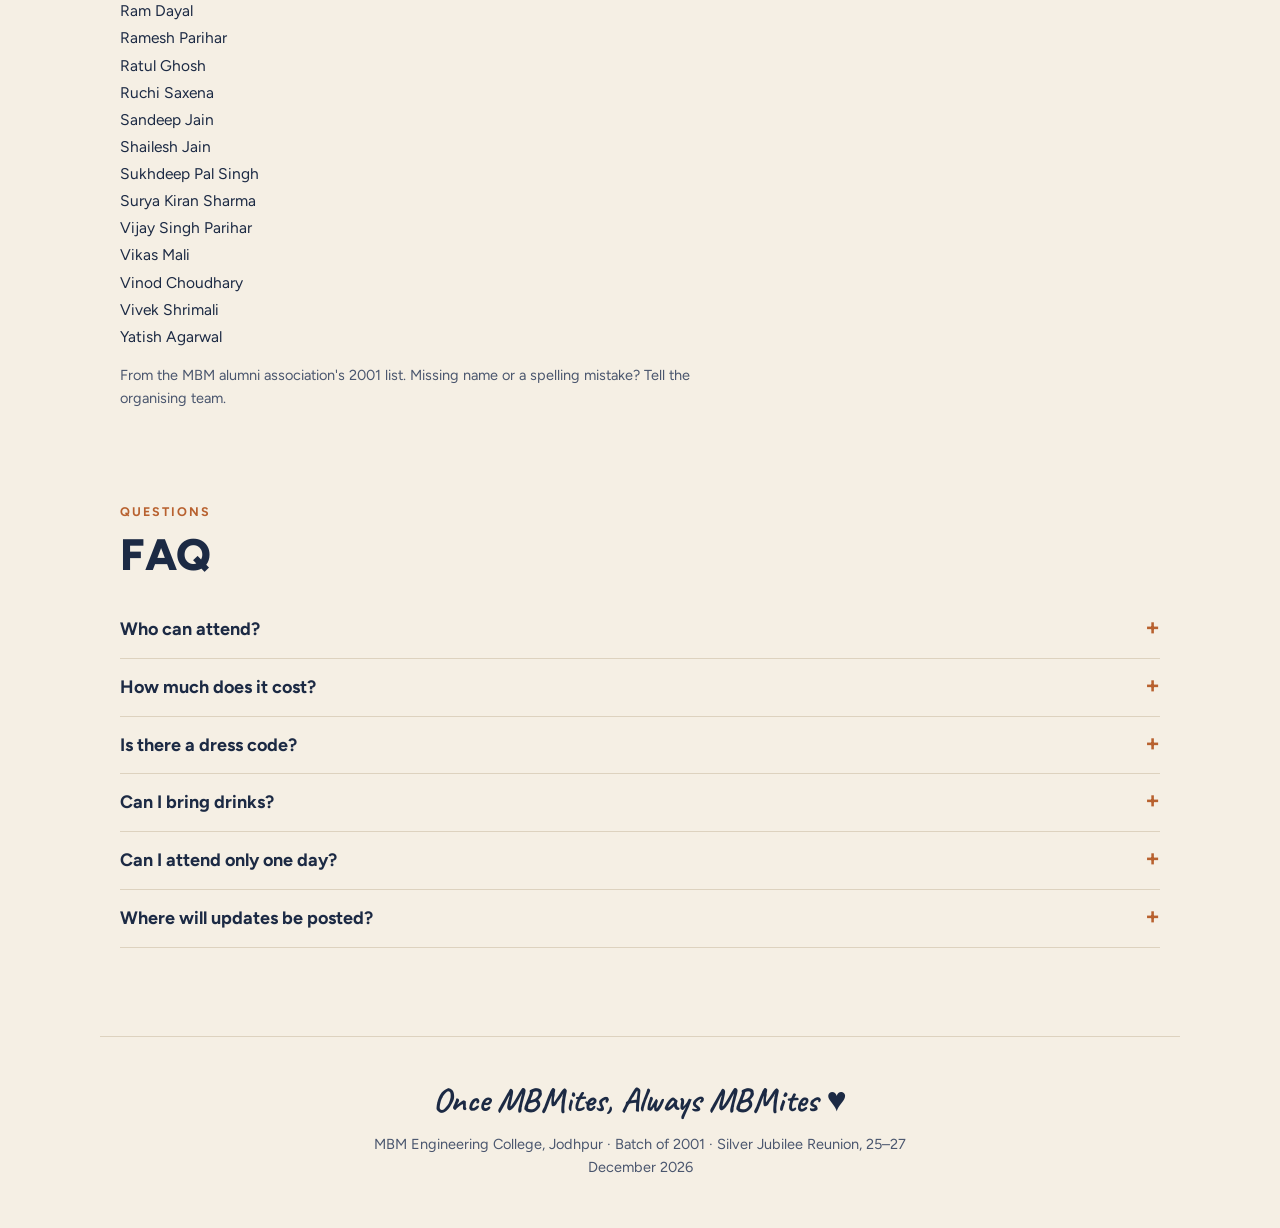
==== commit 845e5089: "Save dare cards & posters to a home-page gallery; smoother menu" ====
--- a/index.html
+++ b/index.html
@@ -659,6 +659,7 @@
   }).catch(function(){});
 })();
 </script>
+<script src="creations.js" defer></script>
 <script src="nav.js" defer></script>
 <script src="news.js" defer></script>
 </body></html>
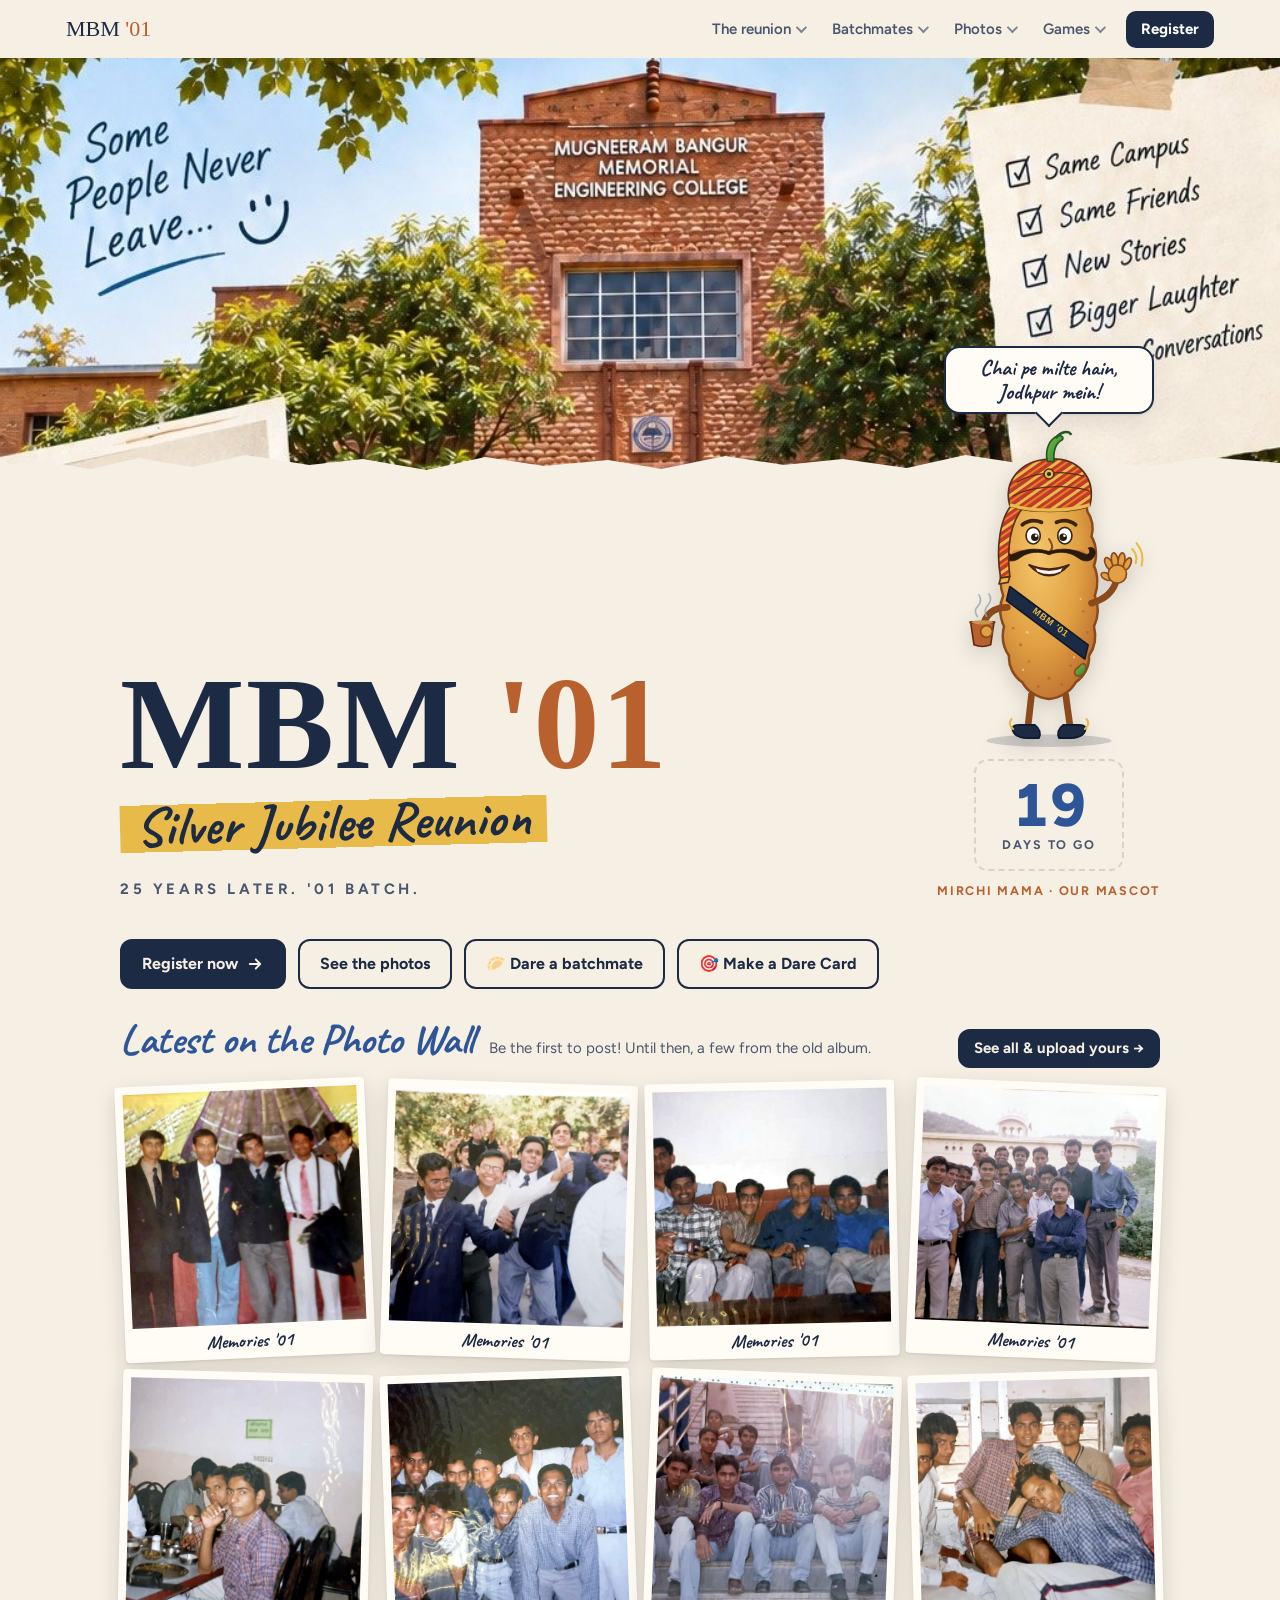
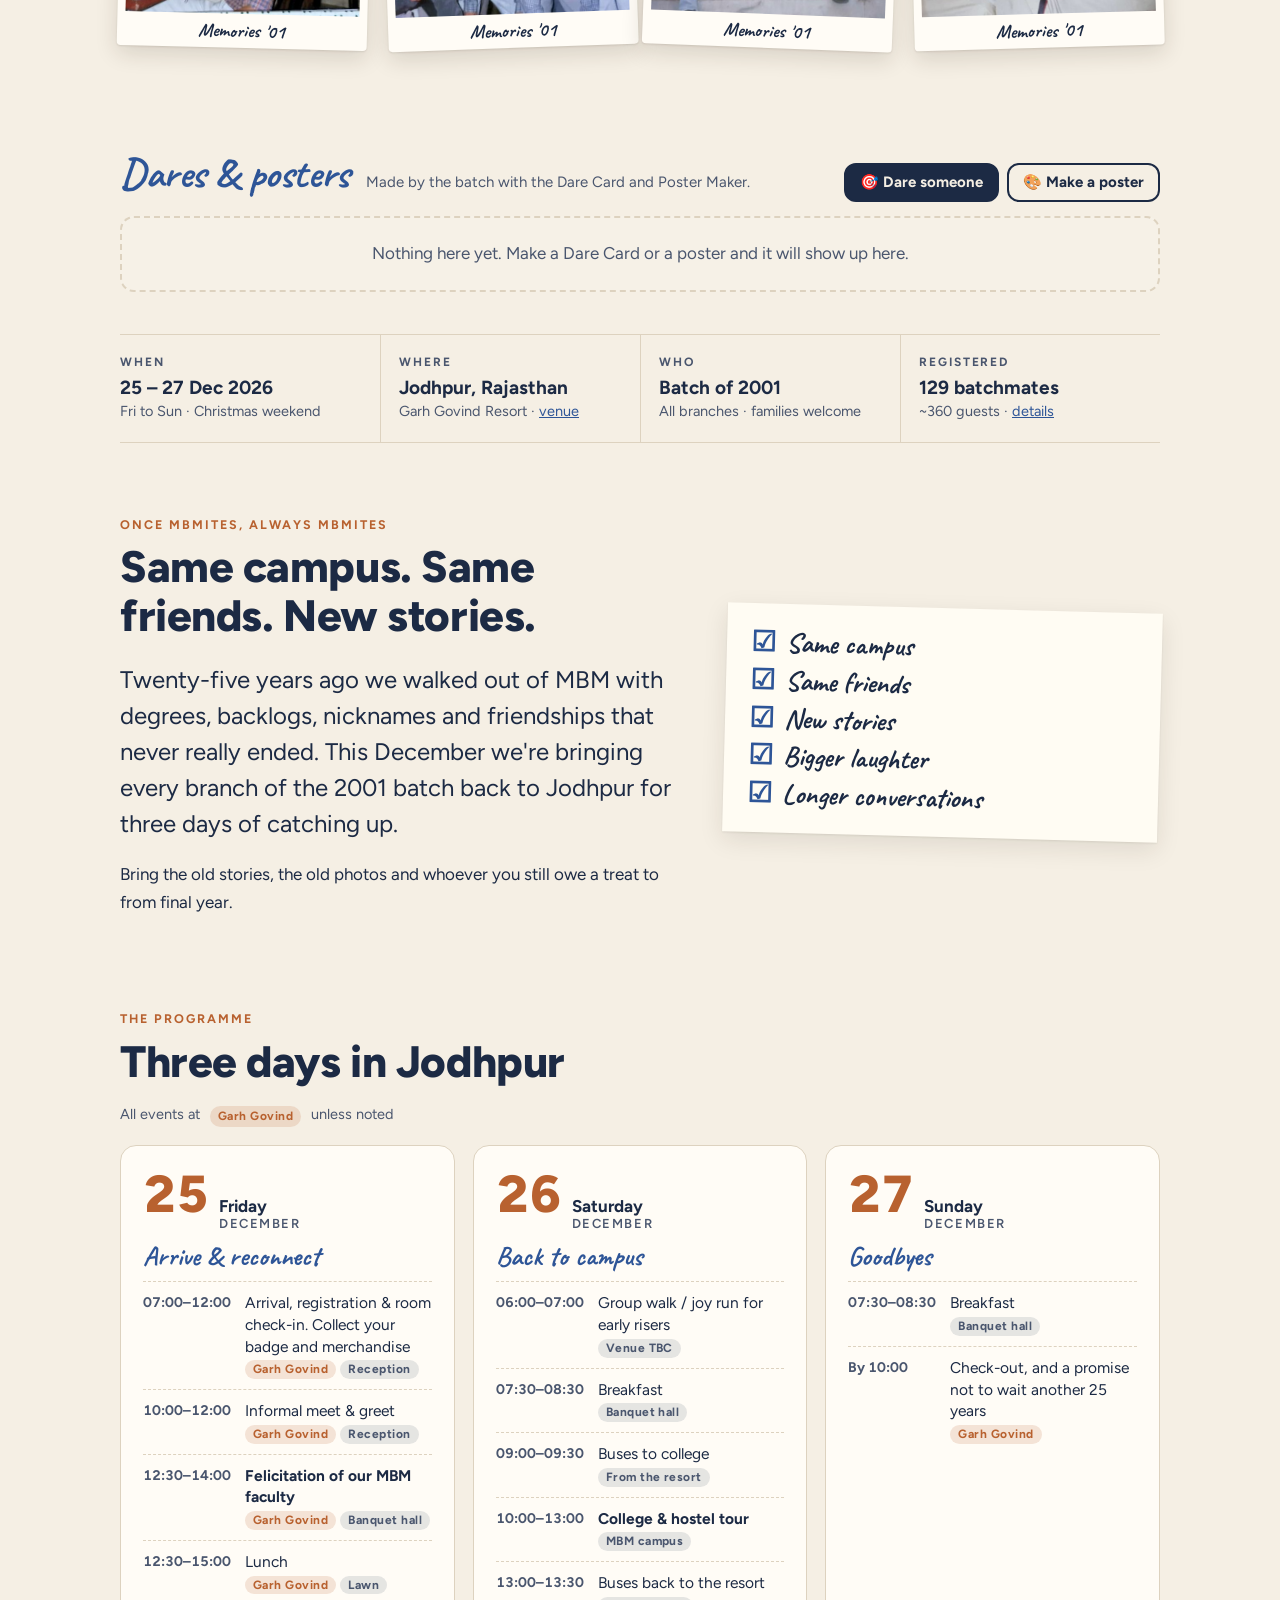
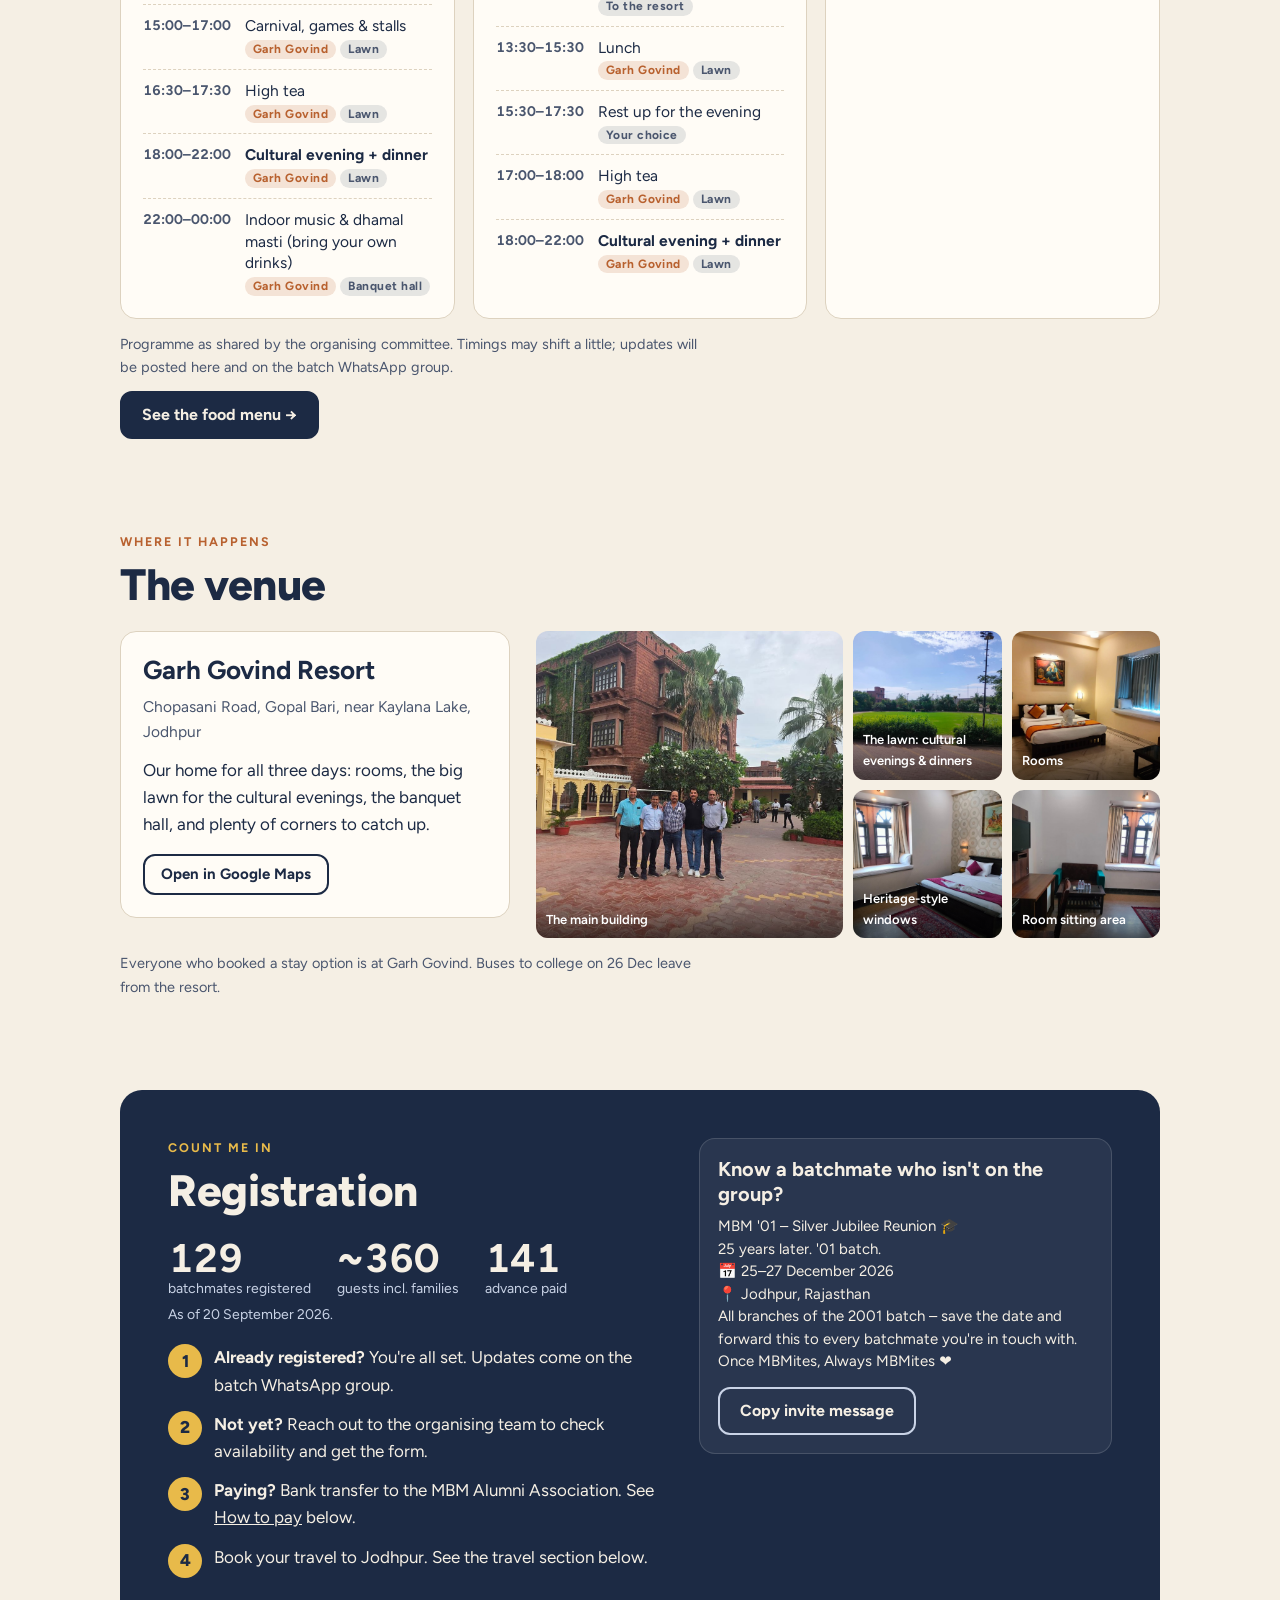
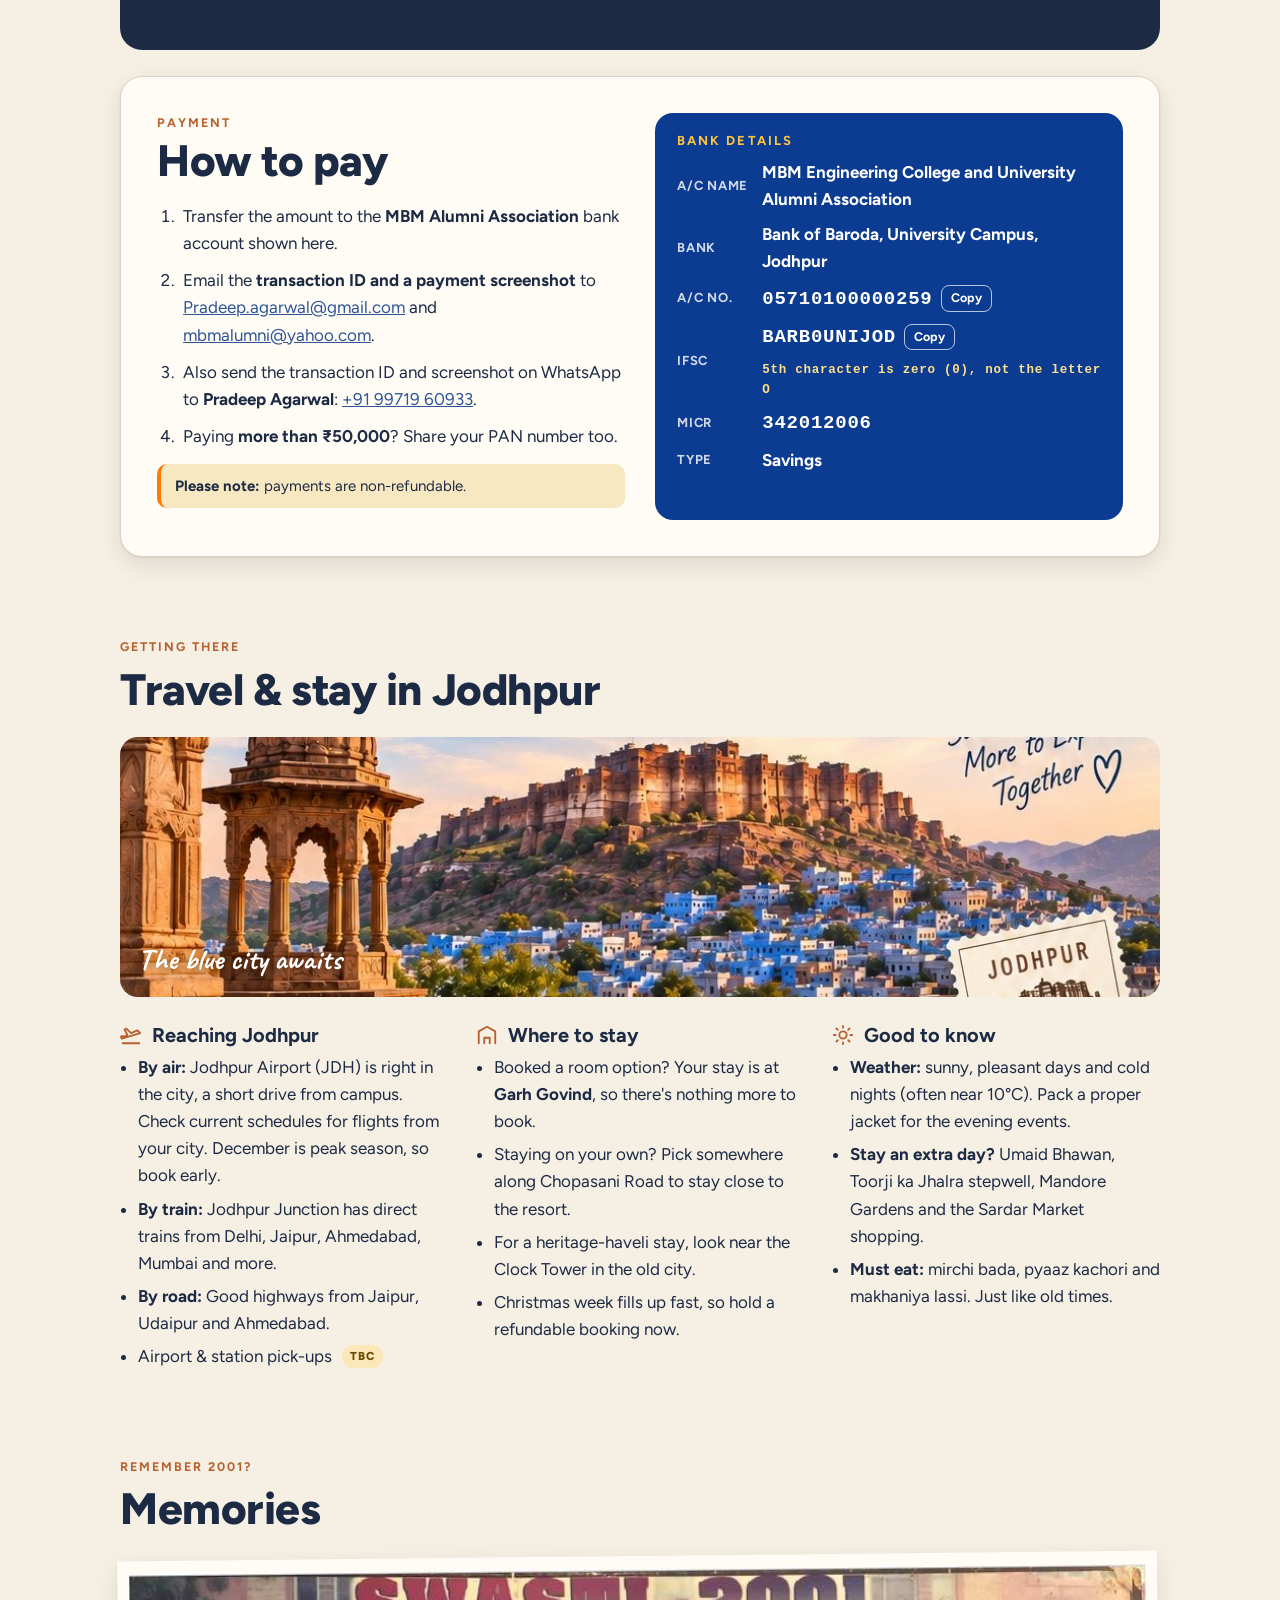
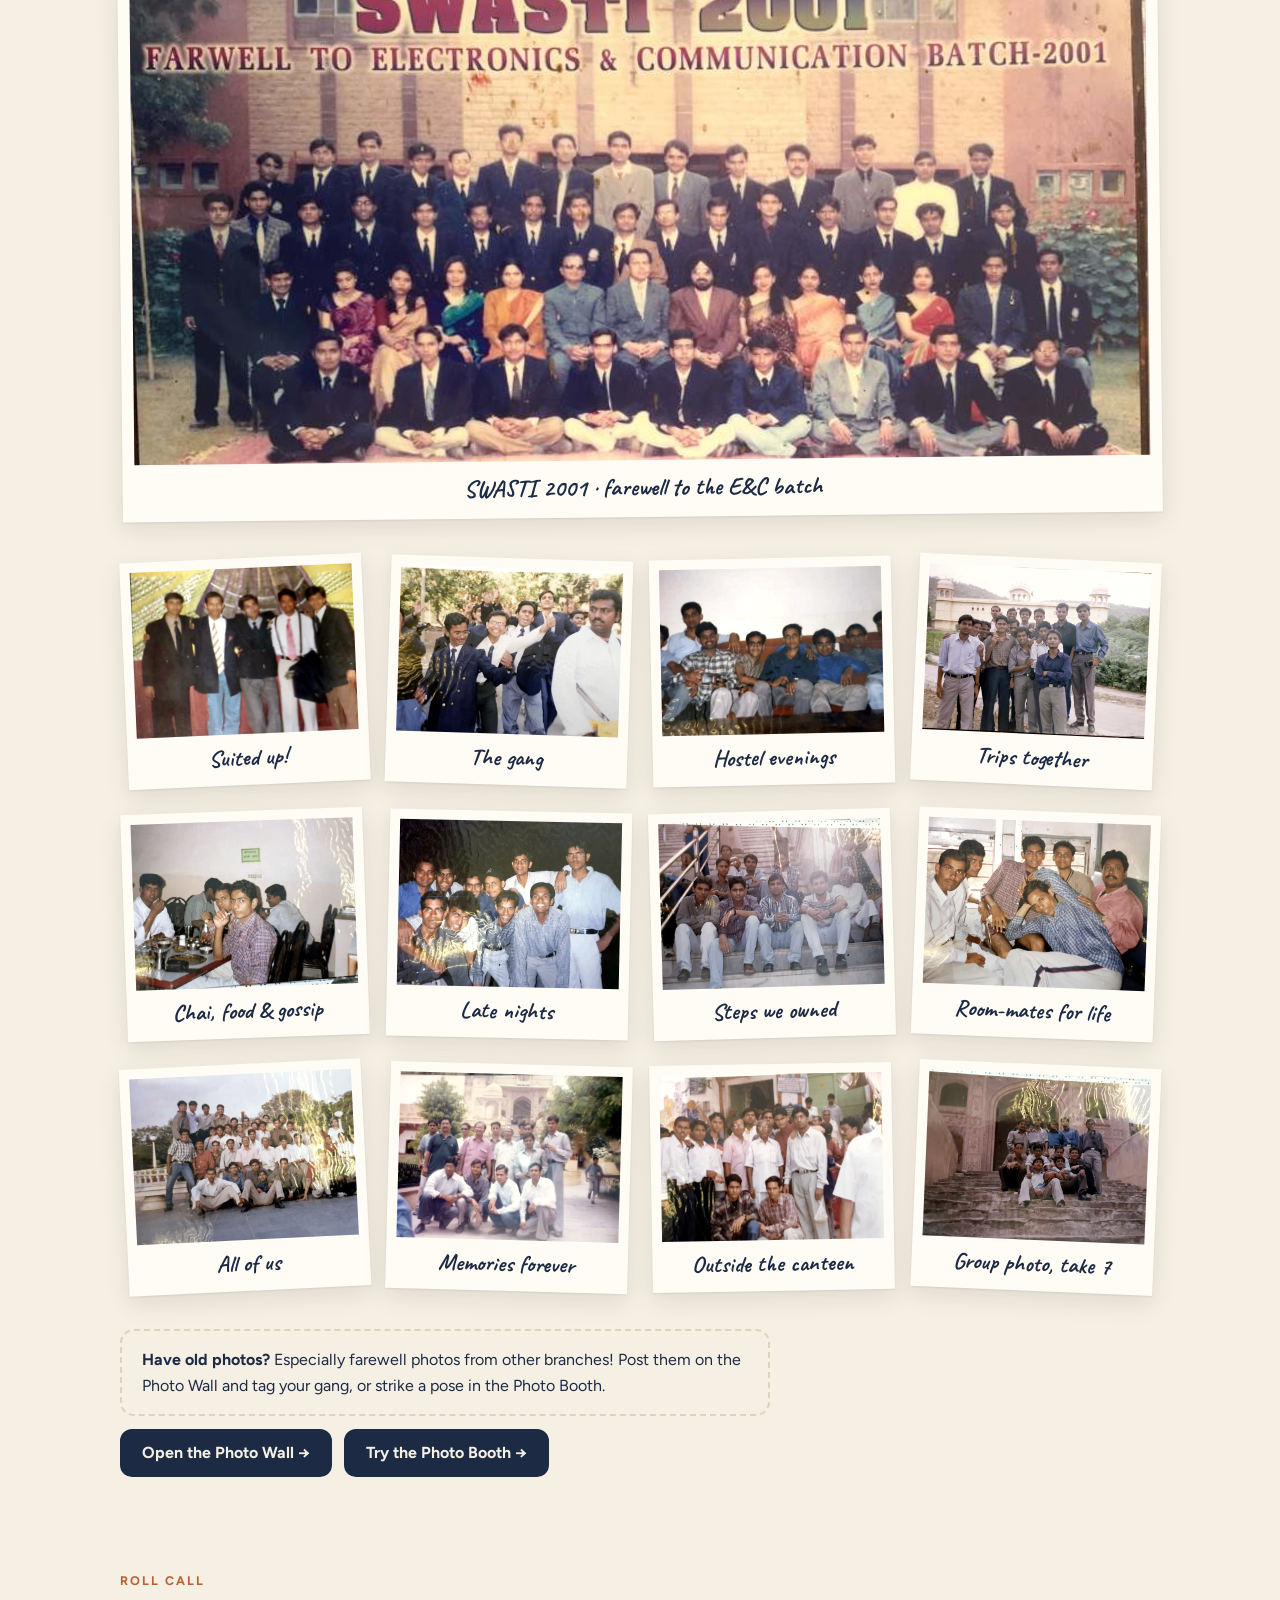
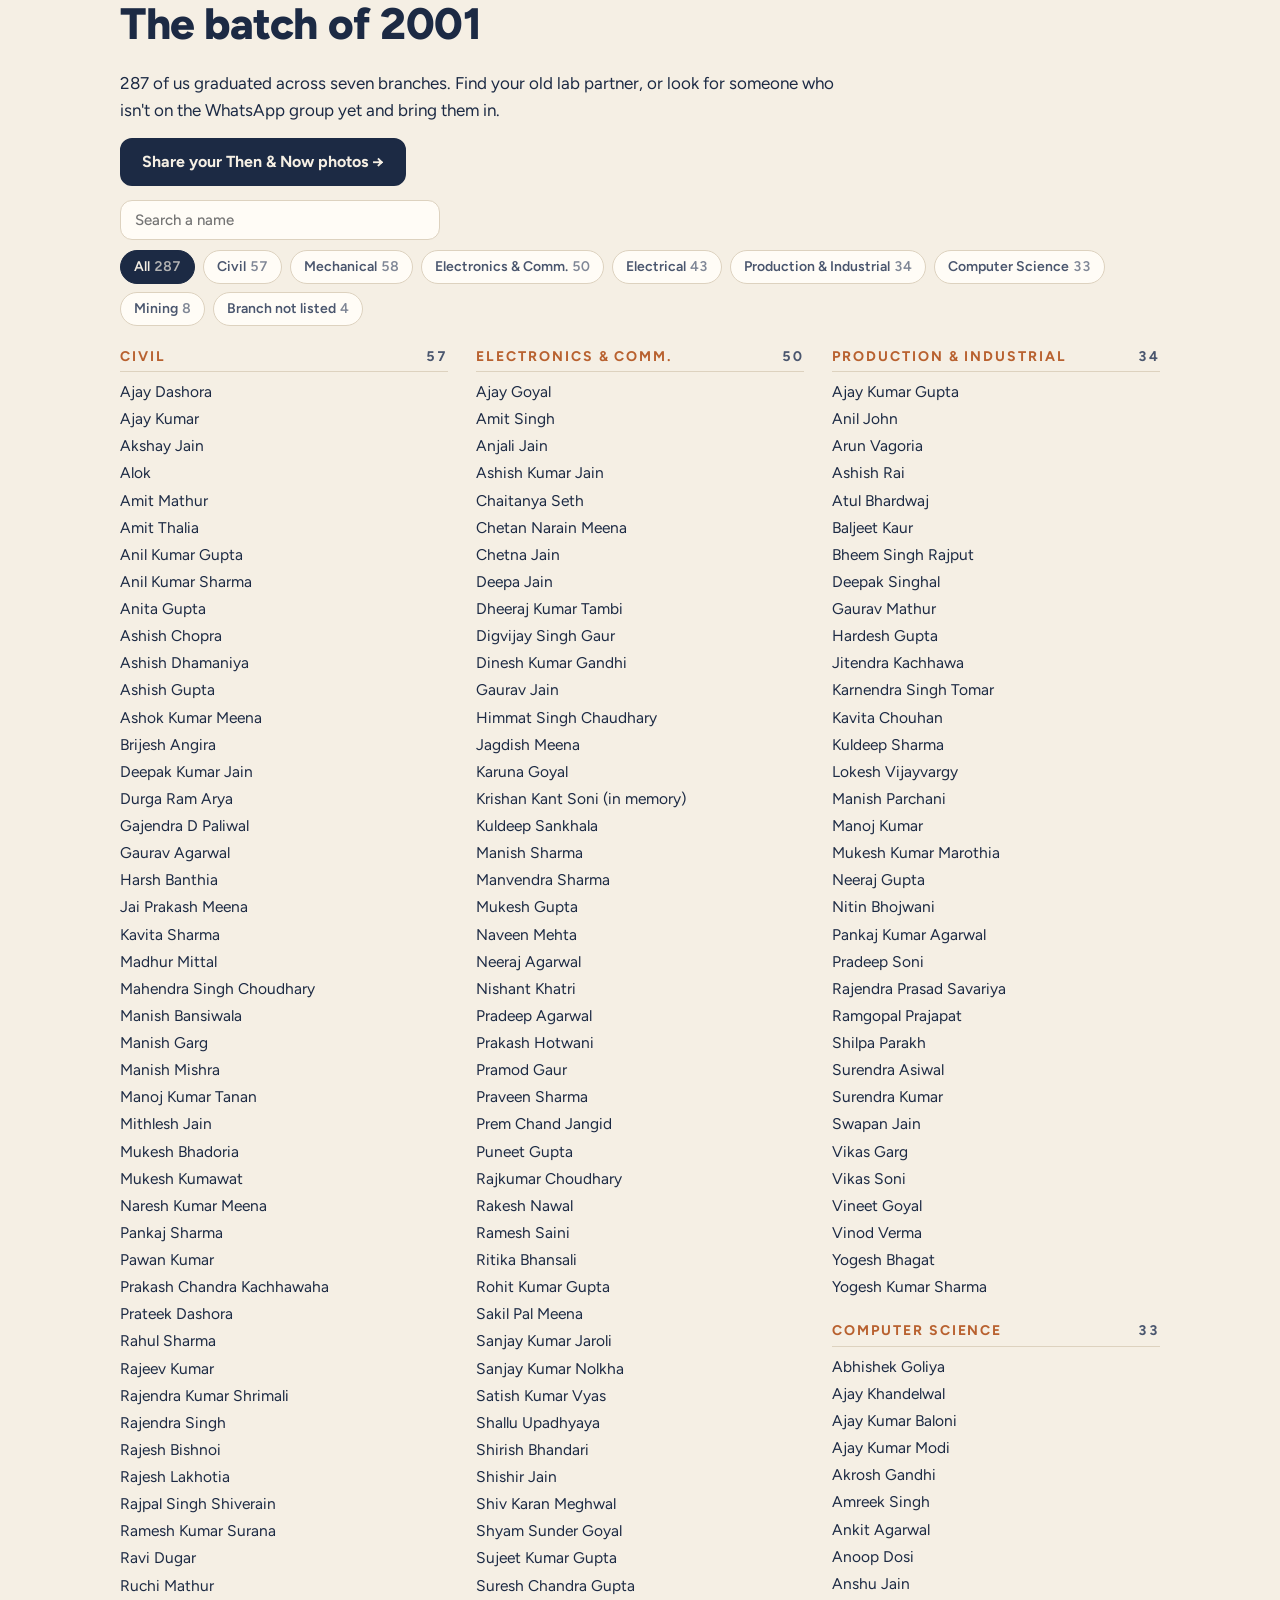
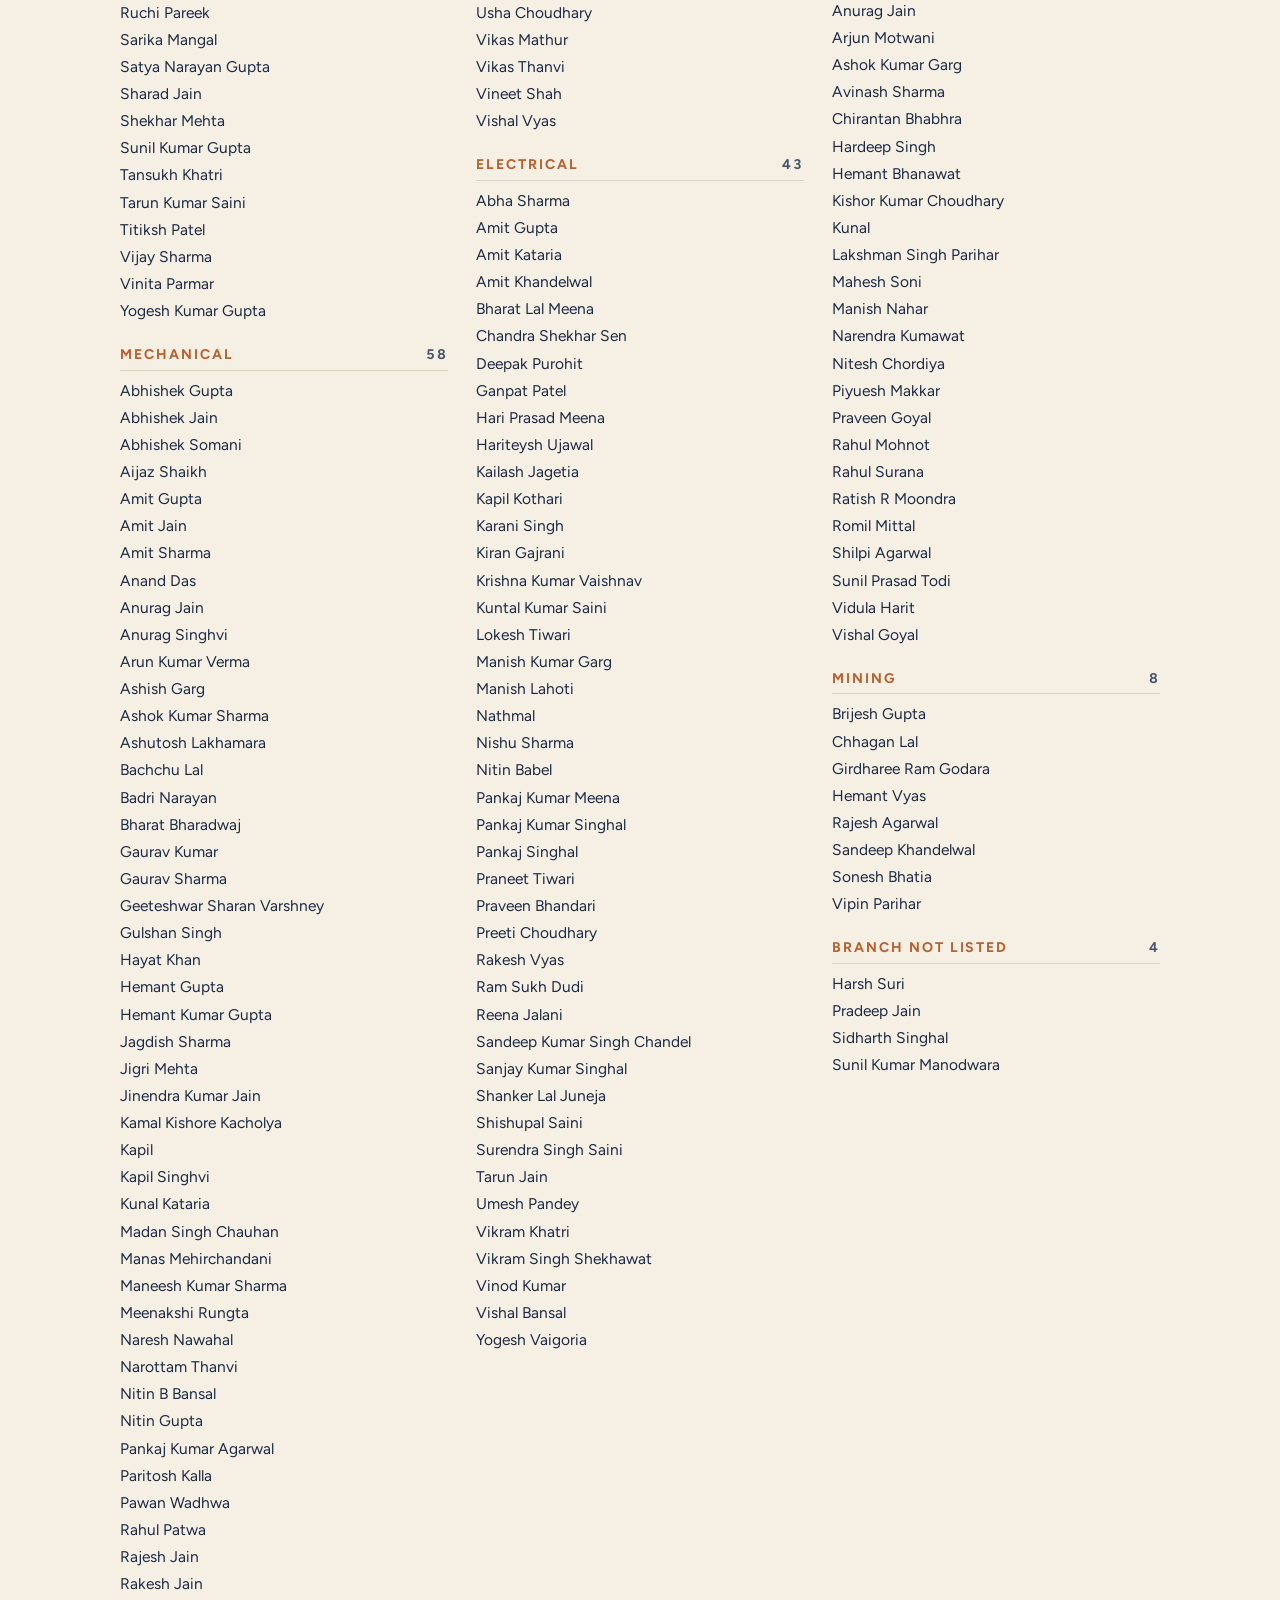
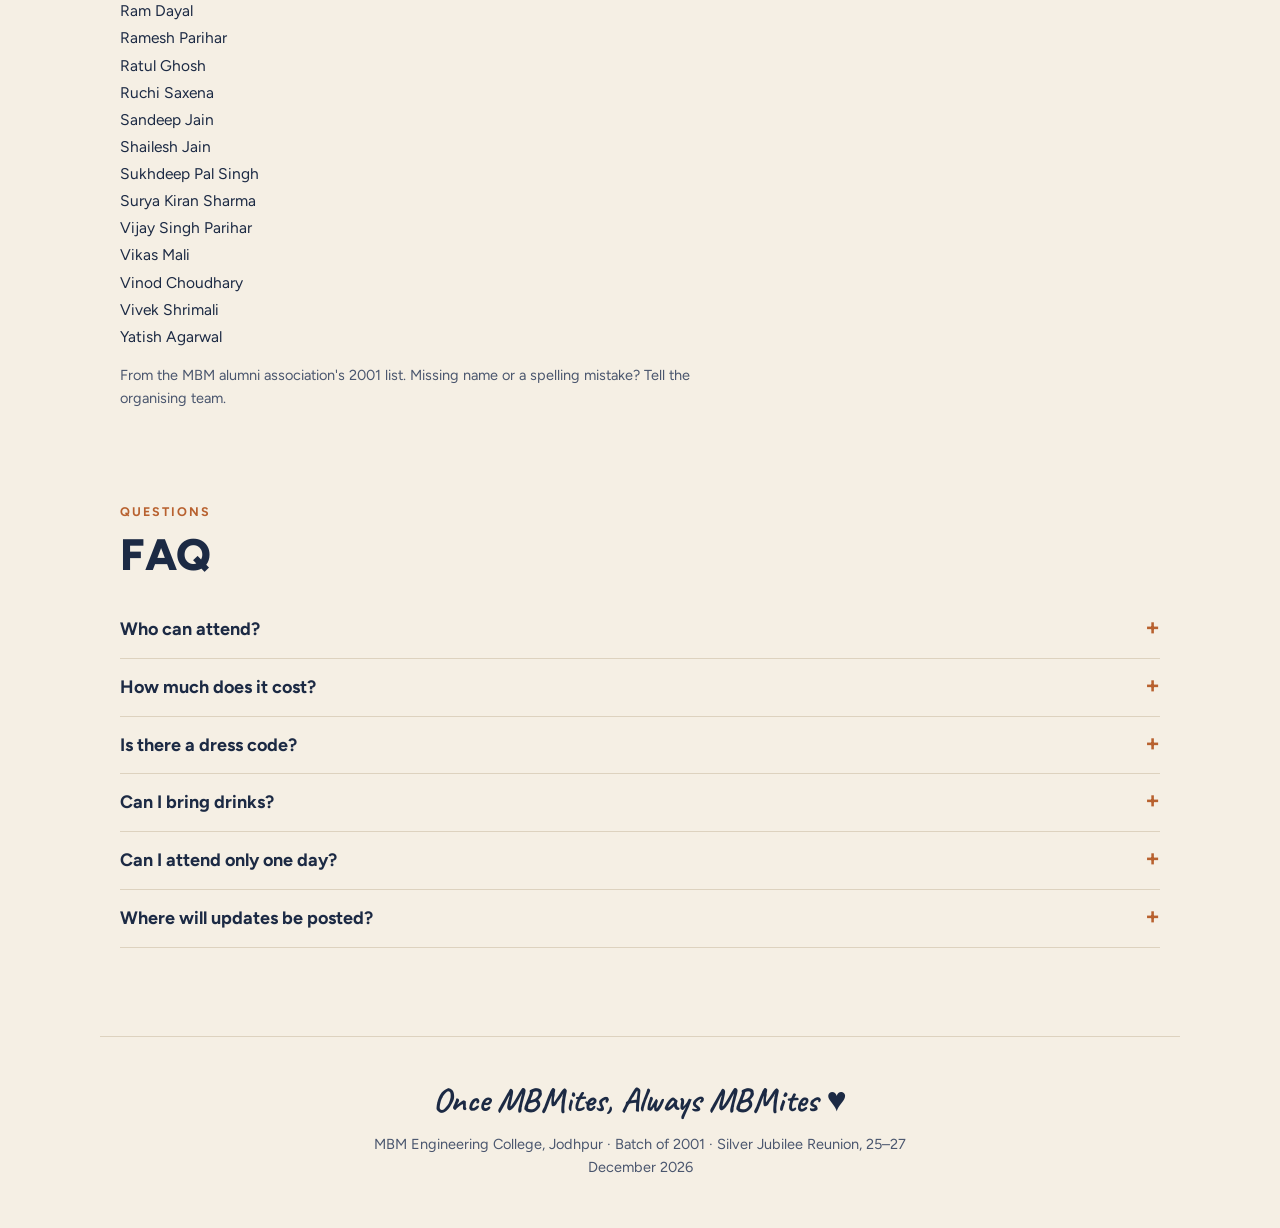
==== commit f840cfb2: "Home: latest wall photos show who posted and a NEW badge" ====
--- a/index.html
+++ b/index.html
@@ -307,8 +307,8 @@
       .hph b{position:absolute;top:14px;left:14px;font:700 11px/1 var(--body);letter-spacing:.08em;background:rgba(28,42,68,.85);color:#F5EFE4;padding:4px 7px;border-radius:5px}
       </style>
       <div class="hd">
-        <h2 id="hwallT">Fresh on the Photo Wall</h2>
-        <p id="hwallSub">Old college pics and new selfies from the batch.</p>
+        <h2 id="hwallT">Latest on the Photo Wall</h2>
+        <p id="hwallSub">The newest photos from the batch, updated as they are posted.</p>
         <a class="btn" href="wall.html">See all &amp; upload yours →</a>
       </div>
       <div class="hgrid" id="hgrid"></div>
@@ -331,9 +331,9 @@
           fetch(API,{cache:"no-store"}).then(function(r){return r.json();}).catch(function(){return {};})
         ]).then(function(res){
           var items=[];
-          (res[0].photos||[]).forEach(function(p){ items.push({ts:p.ts||"", src:th(p.photo), cap:p.caption||("by "+p.uploader), href:"wall.html#p="+p.id, badge:p.source==="booth"?"BOOTH":"", rot:p.rot, auto:true}); });
+          (res[0].photos||[]).forEach(function(p){ items.push({ts:p.ts||"", src:th(p.photo), cap:(p.caption? p.caption+" · " : "by ")+String(p.uploader||"").split(" ")[0], wall:1, href:"wall.html#p="+p.id, badge:p.source==="booth"?"BOOTH":"", rot:p.rot, auto:true}); });
           (res[1].entries||[]).forEach(function(e){ var id=e.now||e.then; if(id) items.push({ts:"", src:th(id), cap:e.name, href:"batchmates.html", badge:e.now?"2026":"2001"}); });
-          items.sort(function(a,b){ return a.ts<b.ts?1:a.ts>b.ts?-1:0; });
+          items.forEach(function(it){ var s=String(it.ts||""), m=s.match(/^(\d{4})-(\d{2})-(\d{2})[ T](\d{2}):(\d{2})/); it.tm = m ? Date.UTC(+m[1],+m[2]-1,+m[3],+m[4],+m[5])-19800000 : (Date.parse(s)||0); if(it.wall && !it.badge && Date.now()-it.tm<2592e5) it.badge="NEW"; }); items.sort(function(a,b){ return b.tm-a.tm; });
           items.slice(0,N).forEach(function(it,k){ tile(it.src,it.cap,it.href,it.badge,k,it.rot,it.auto); });
           if(!items.length) document.getElementById("hwallSub").textContent="Be the first to post! Until then, a few from the old album.";
           if(g.children.length<N) fallback();
@@ -659,6 +659,7 @@
   }).catch(function(){});
 })();
 </script>
+<script src="wallboard.js" defer></script>
 <script src="creations.js" defer></script>
 <script src="nav.js" defer></script>
 <script src="news.js" defer></script>
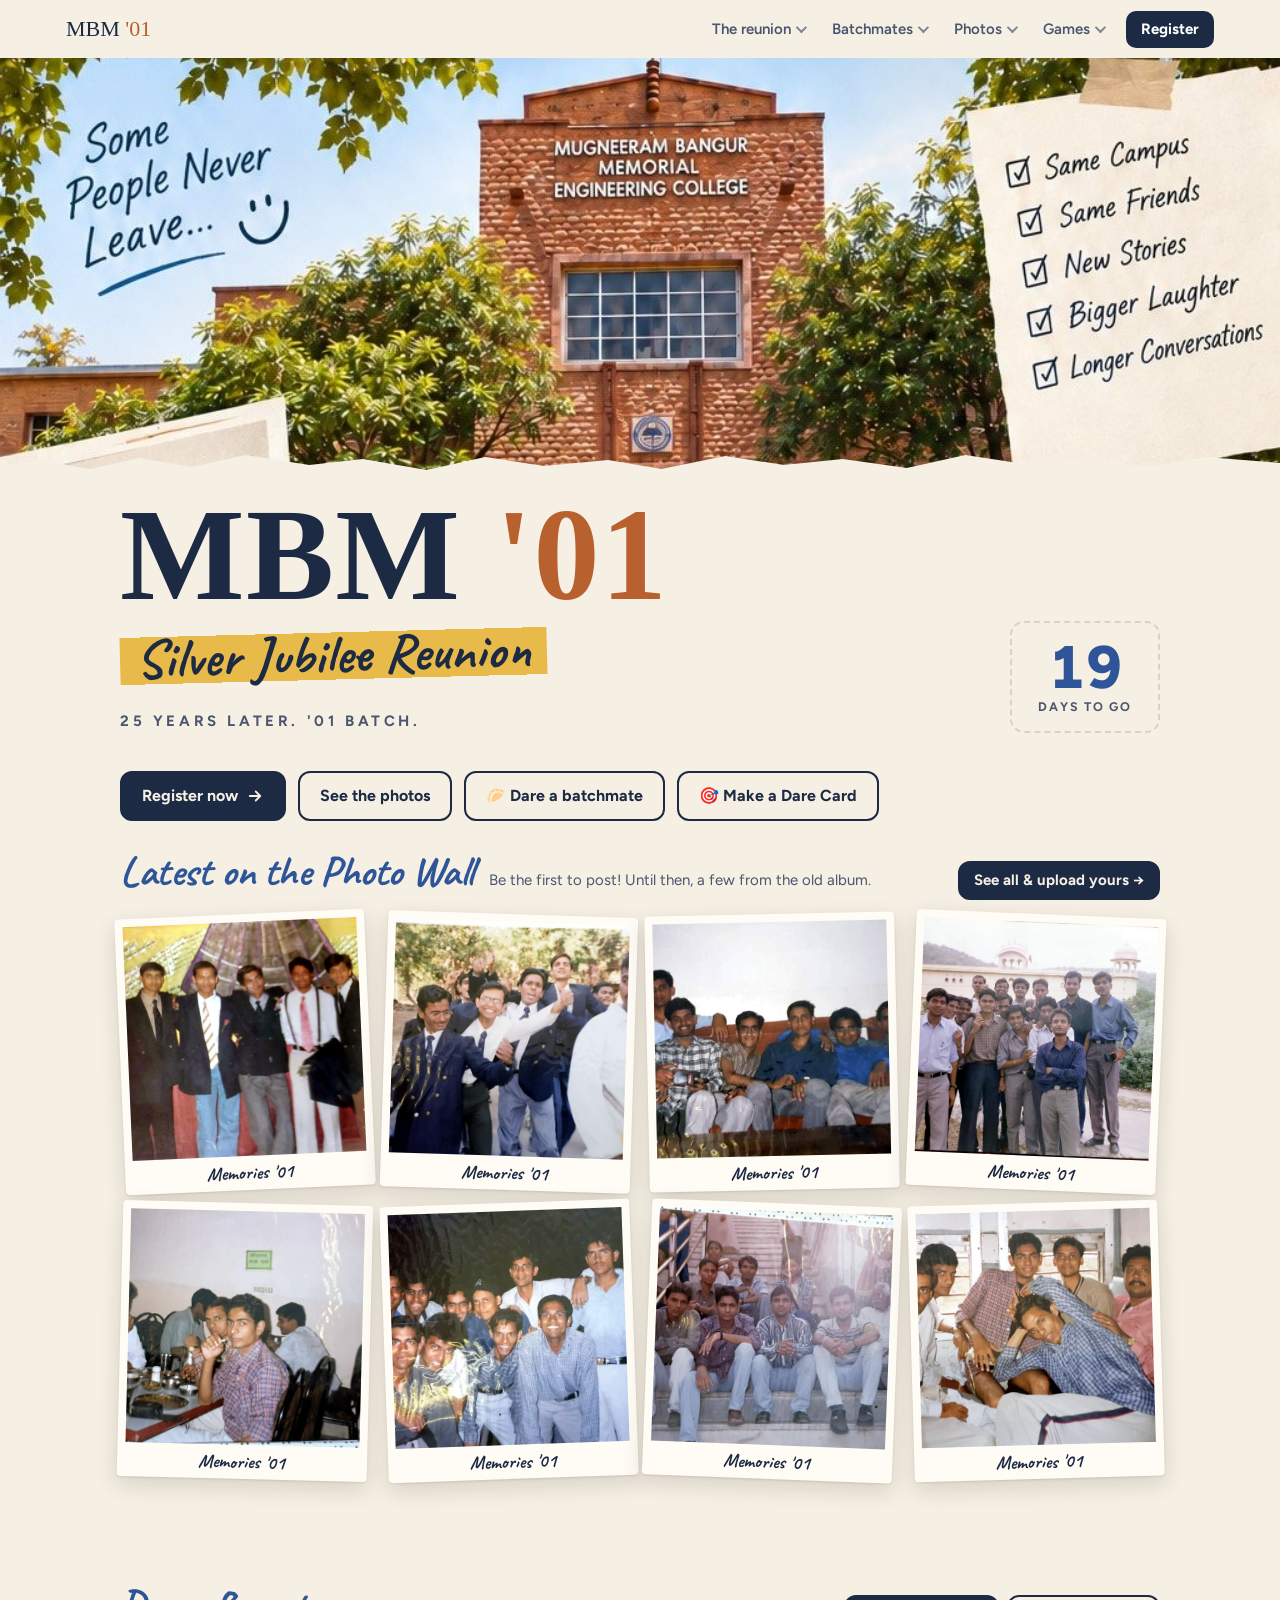
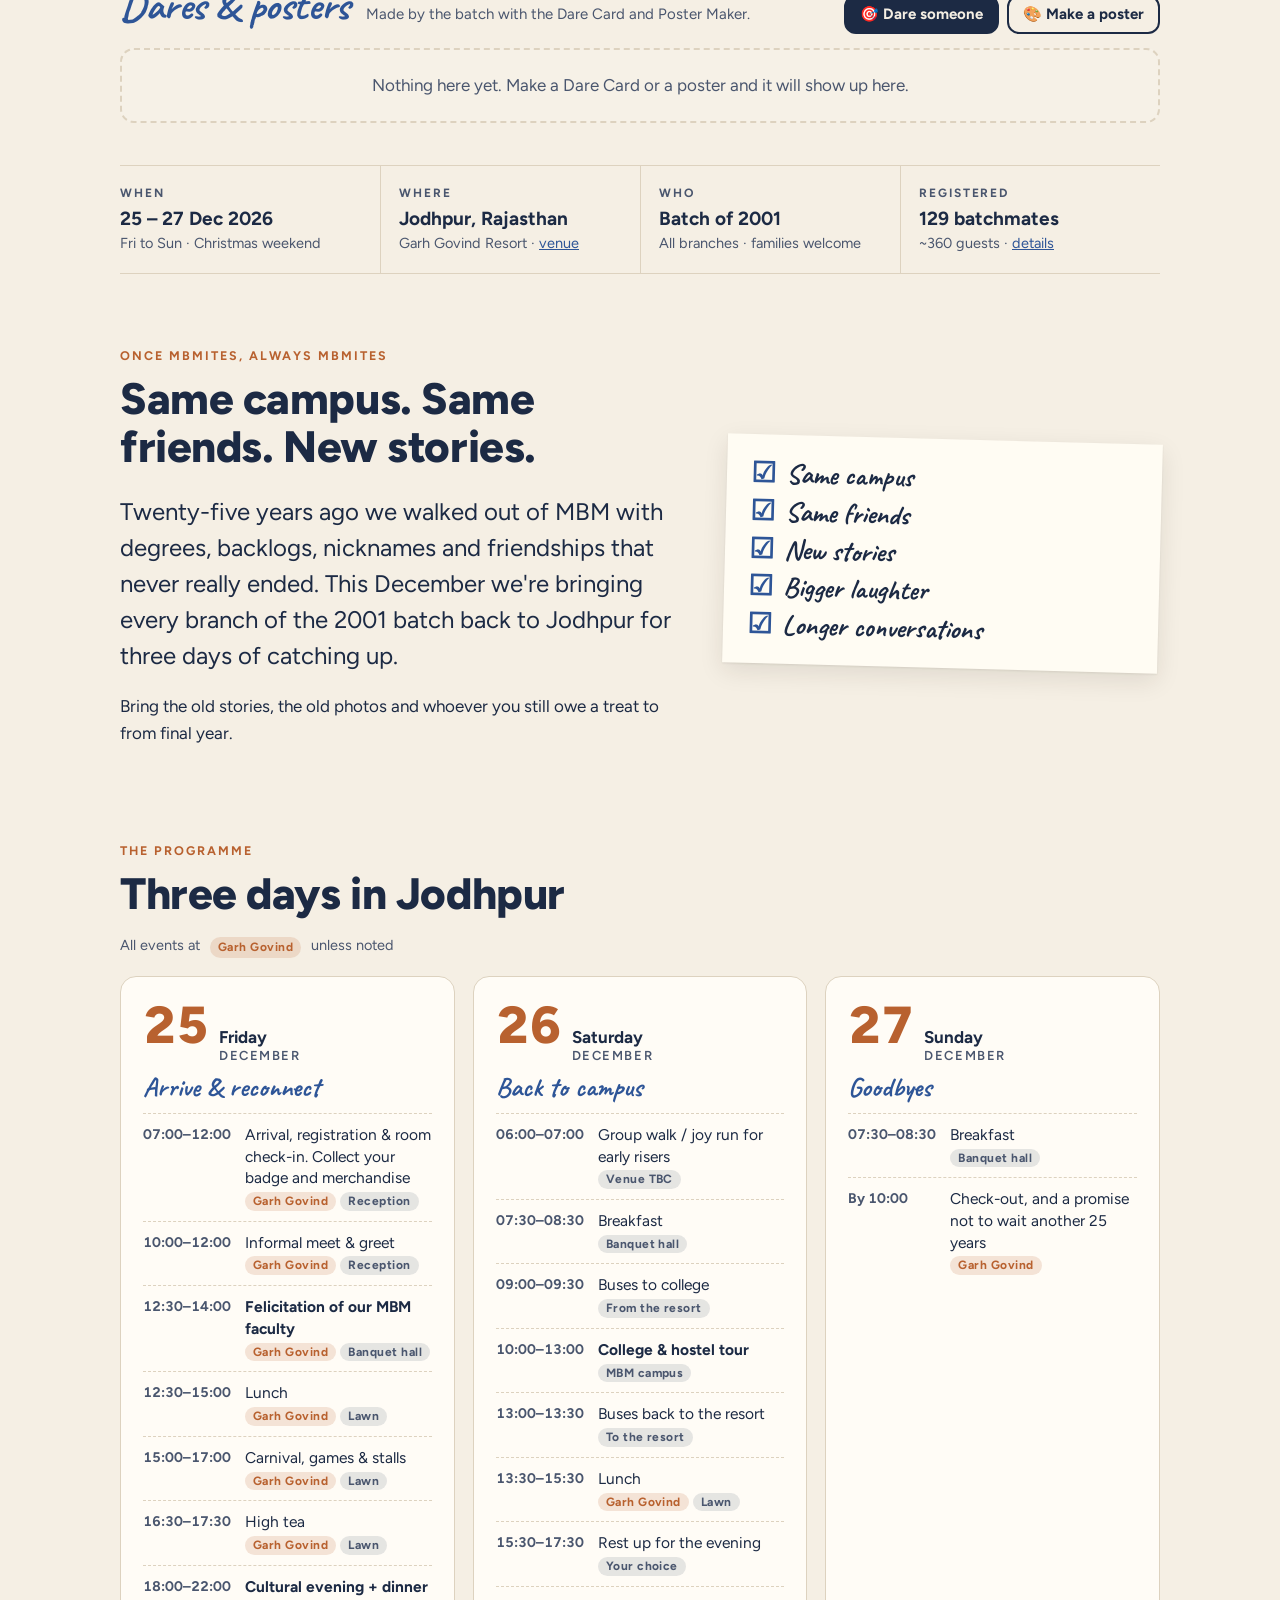
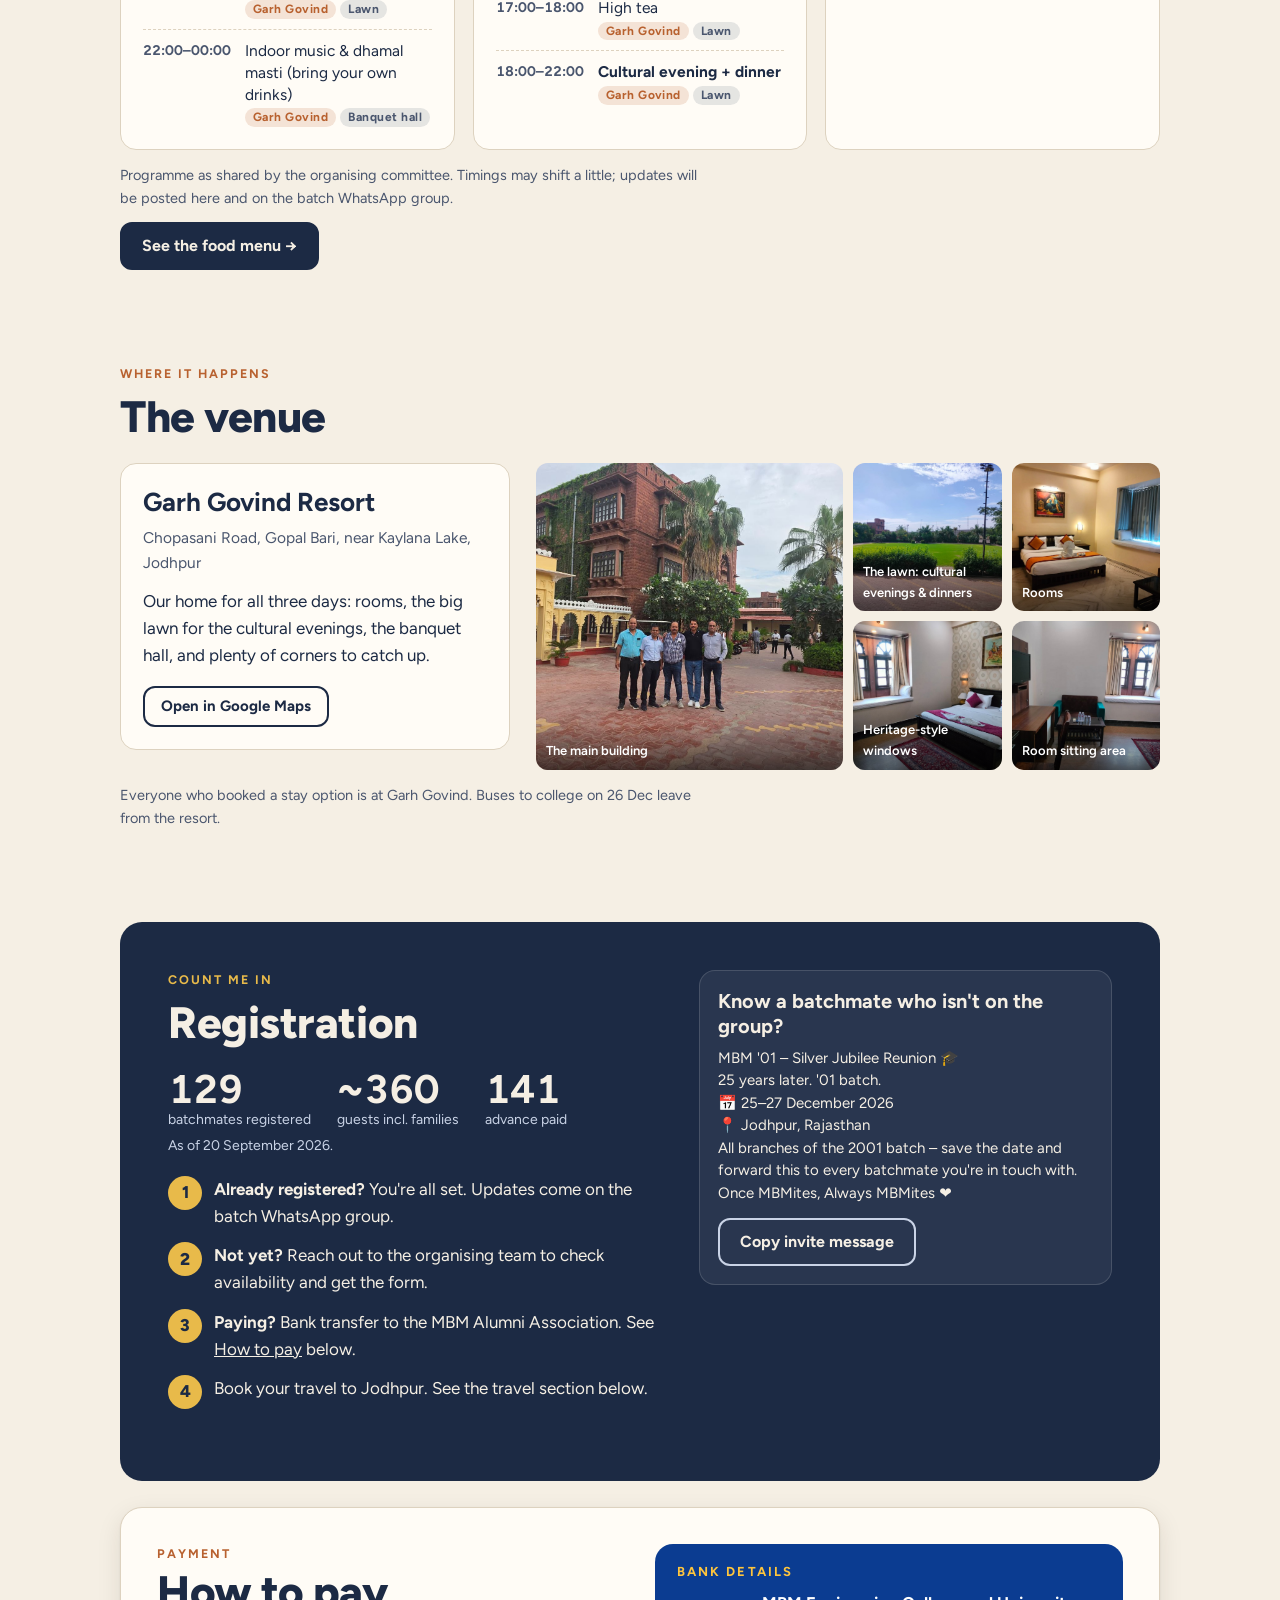
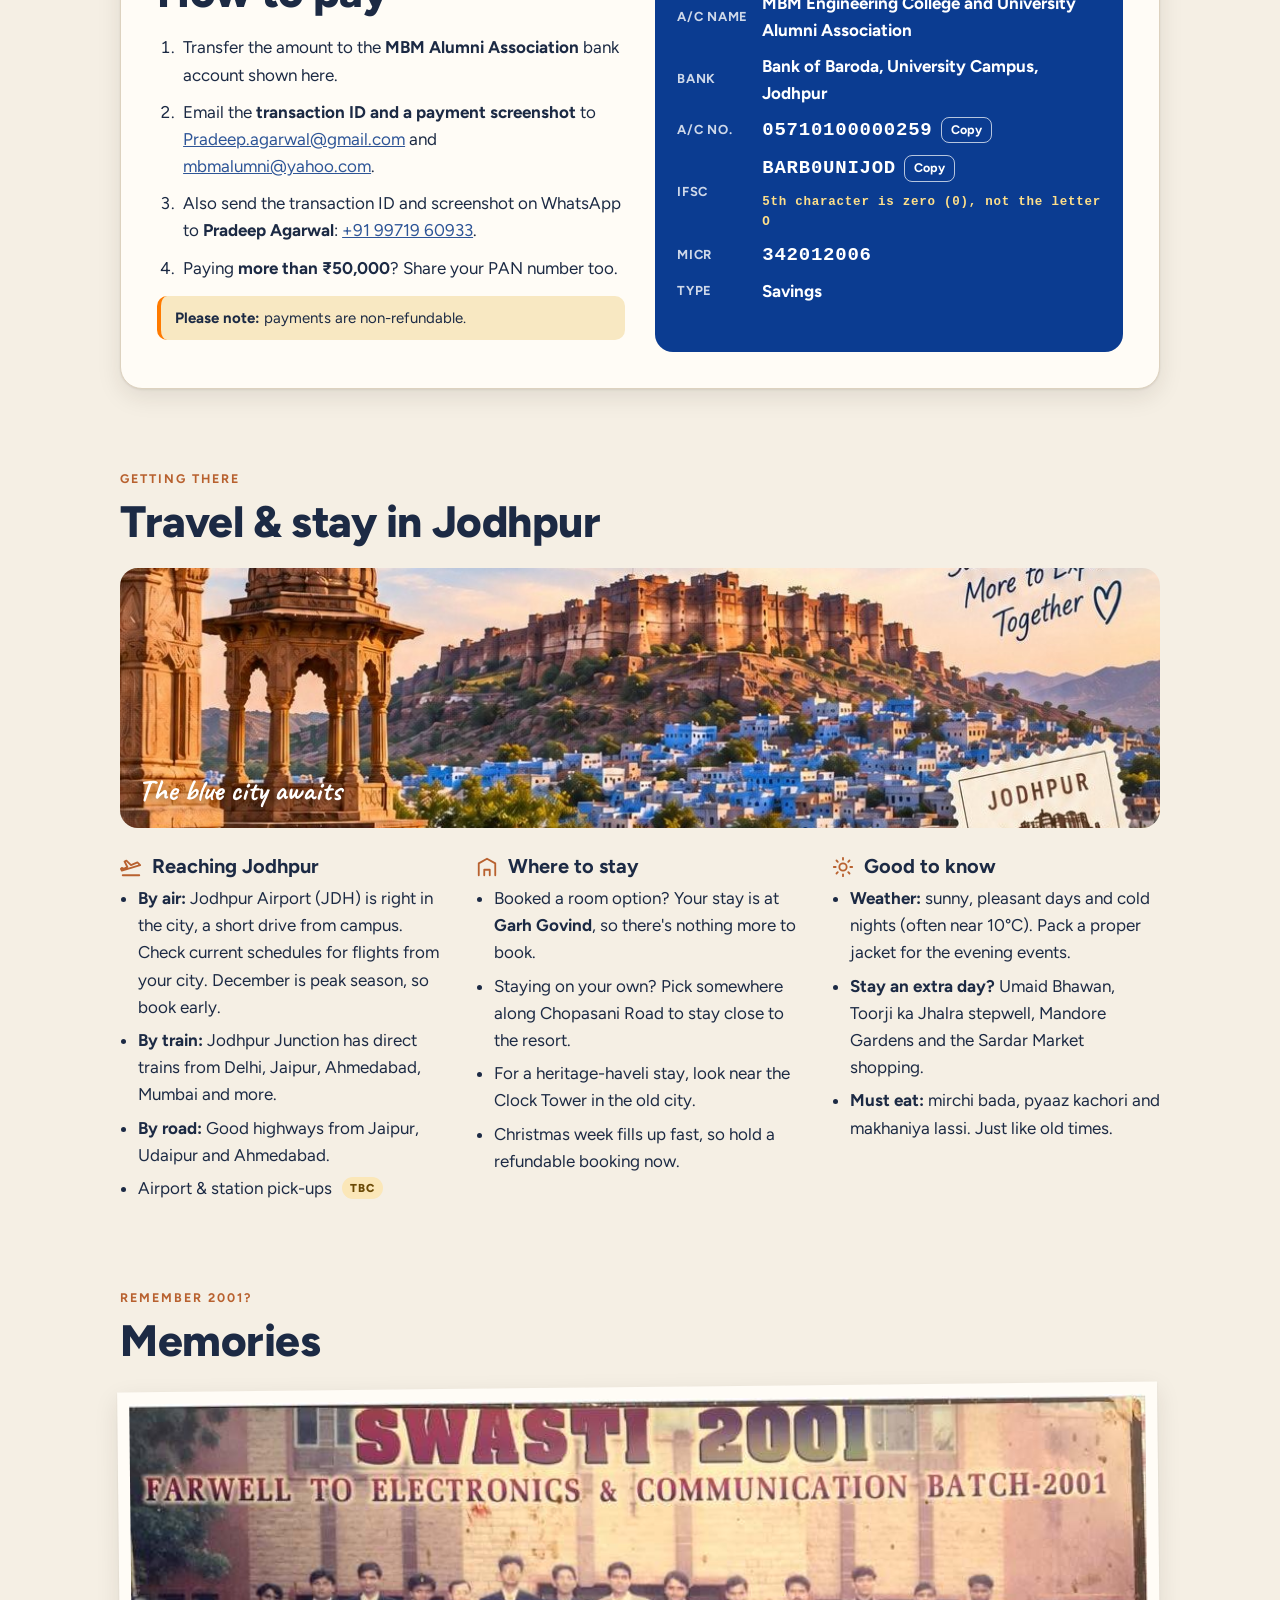
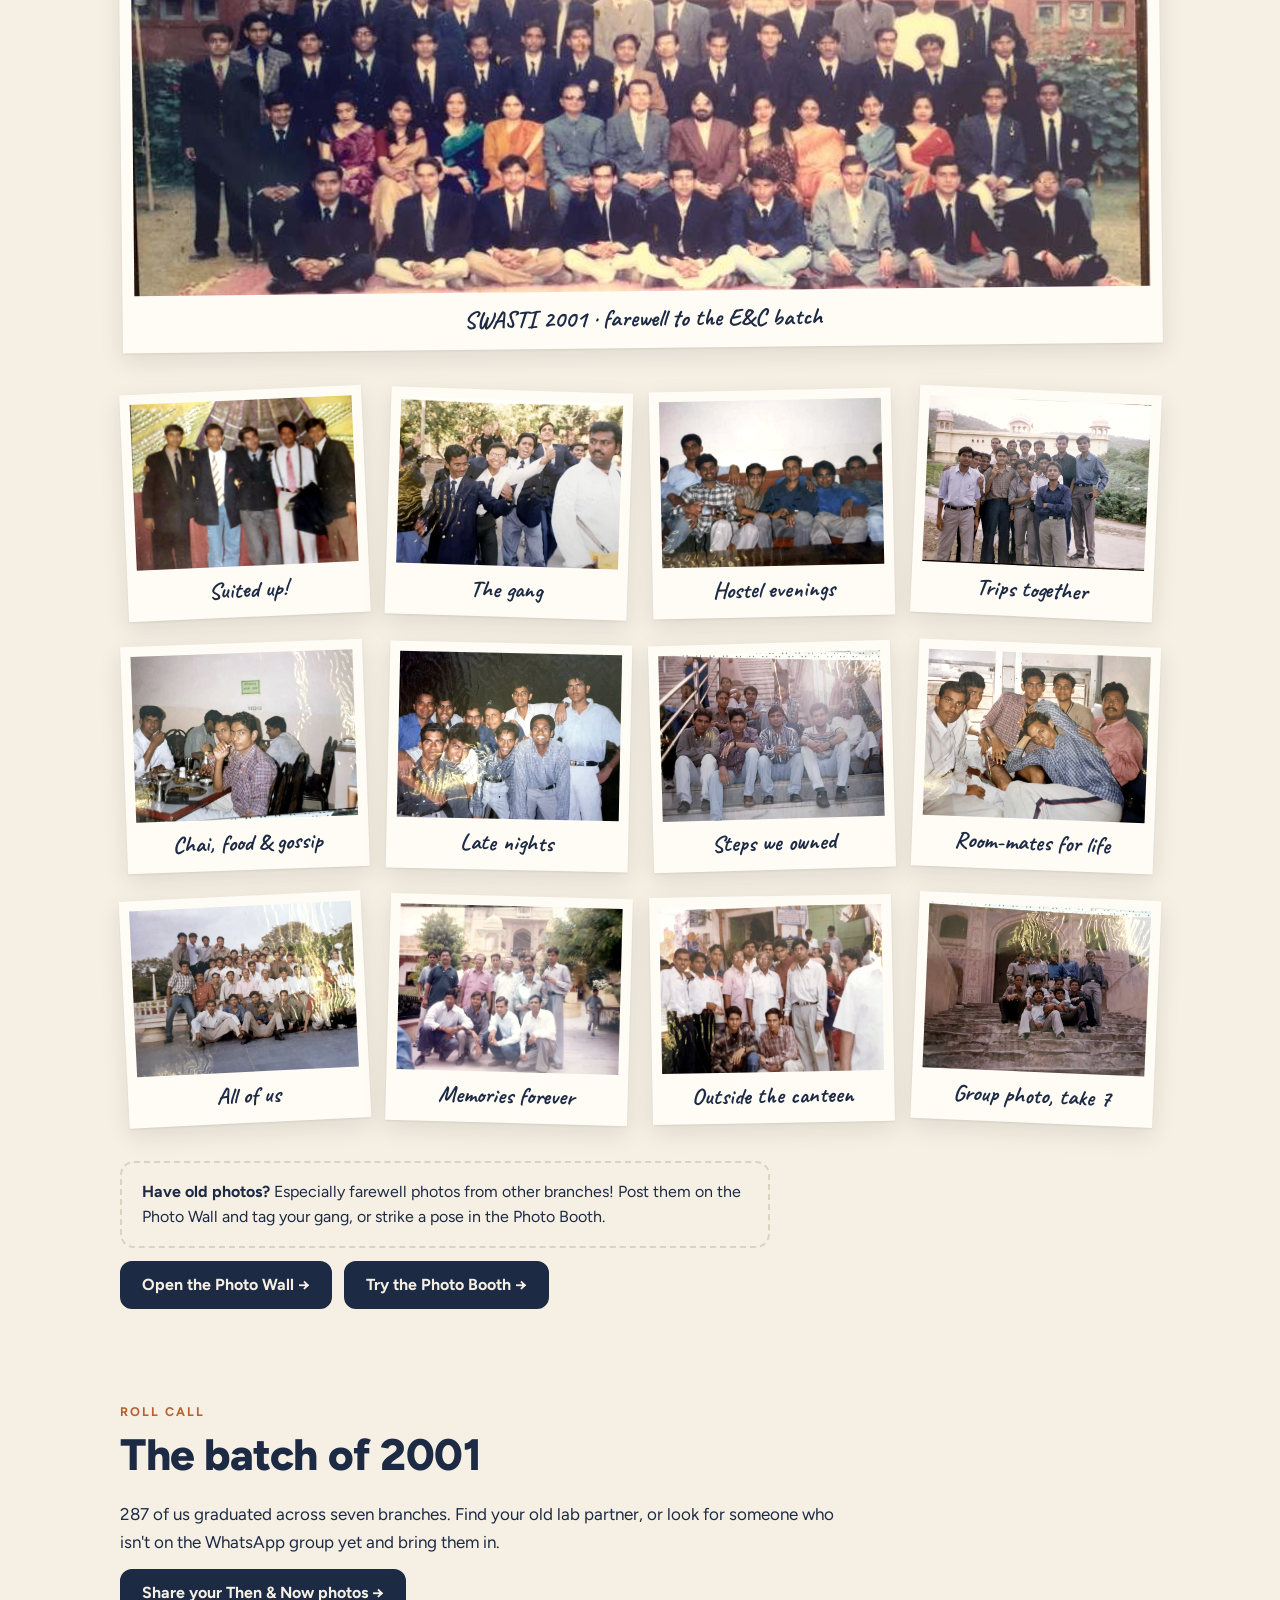
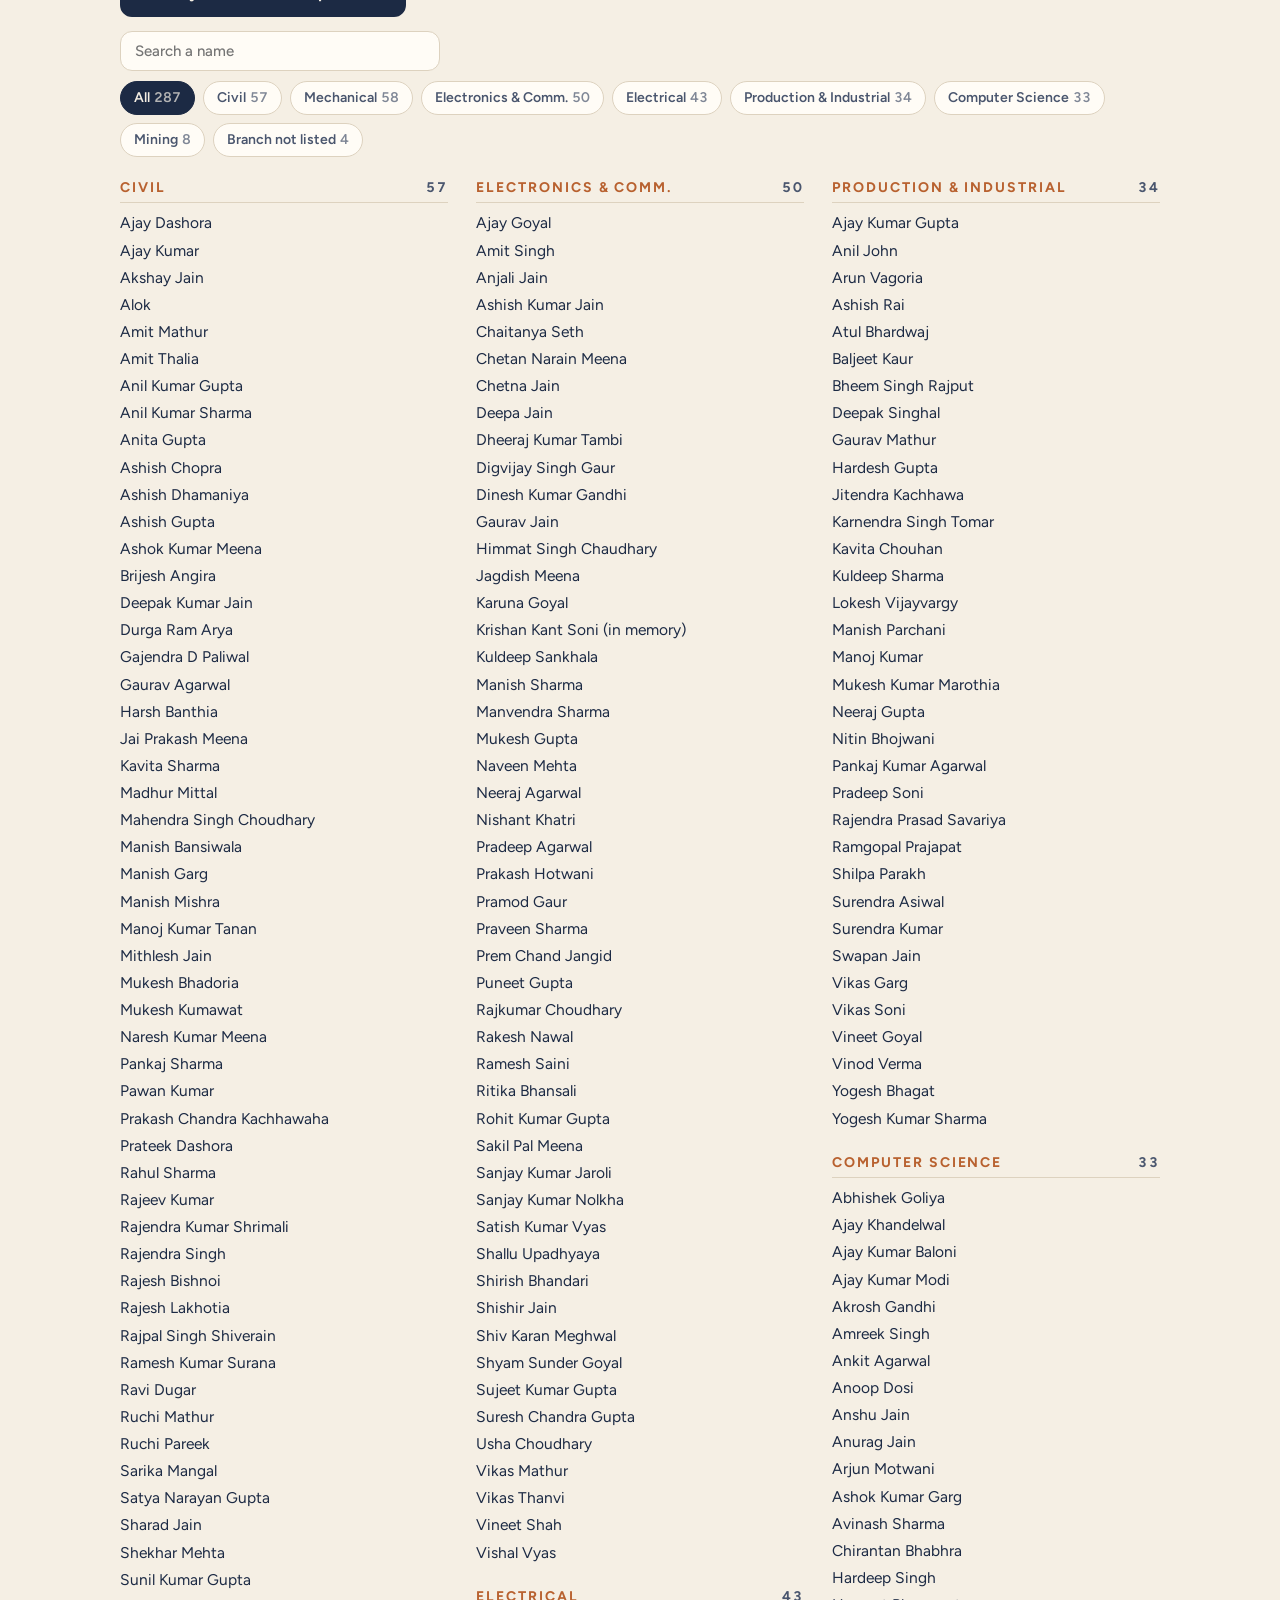
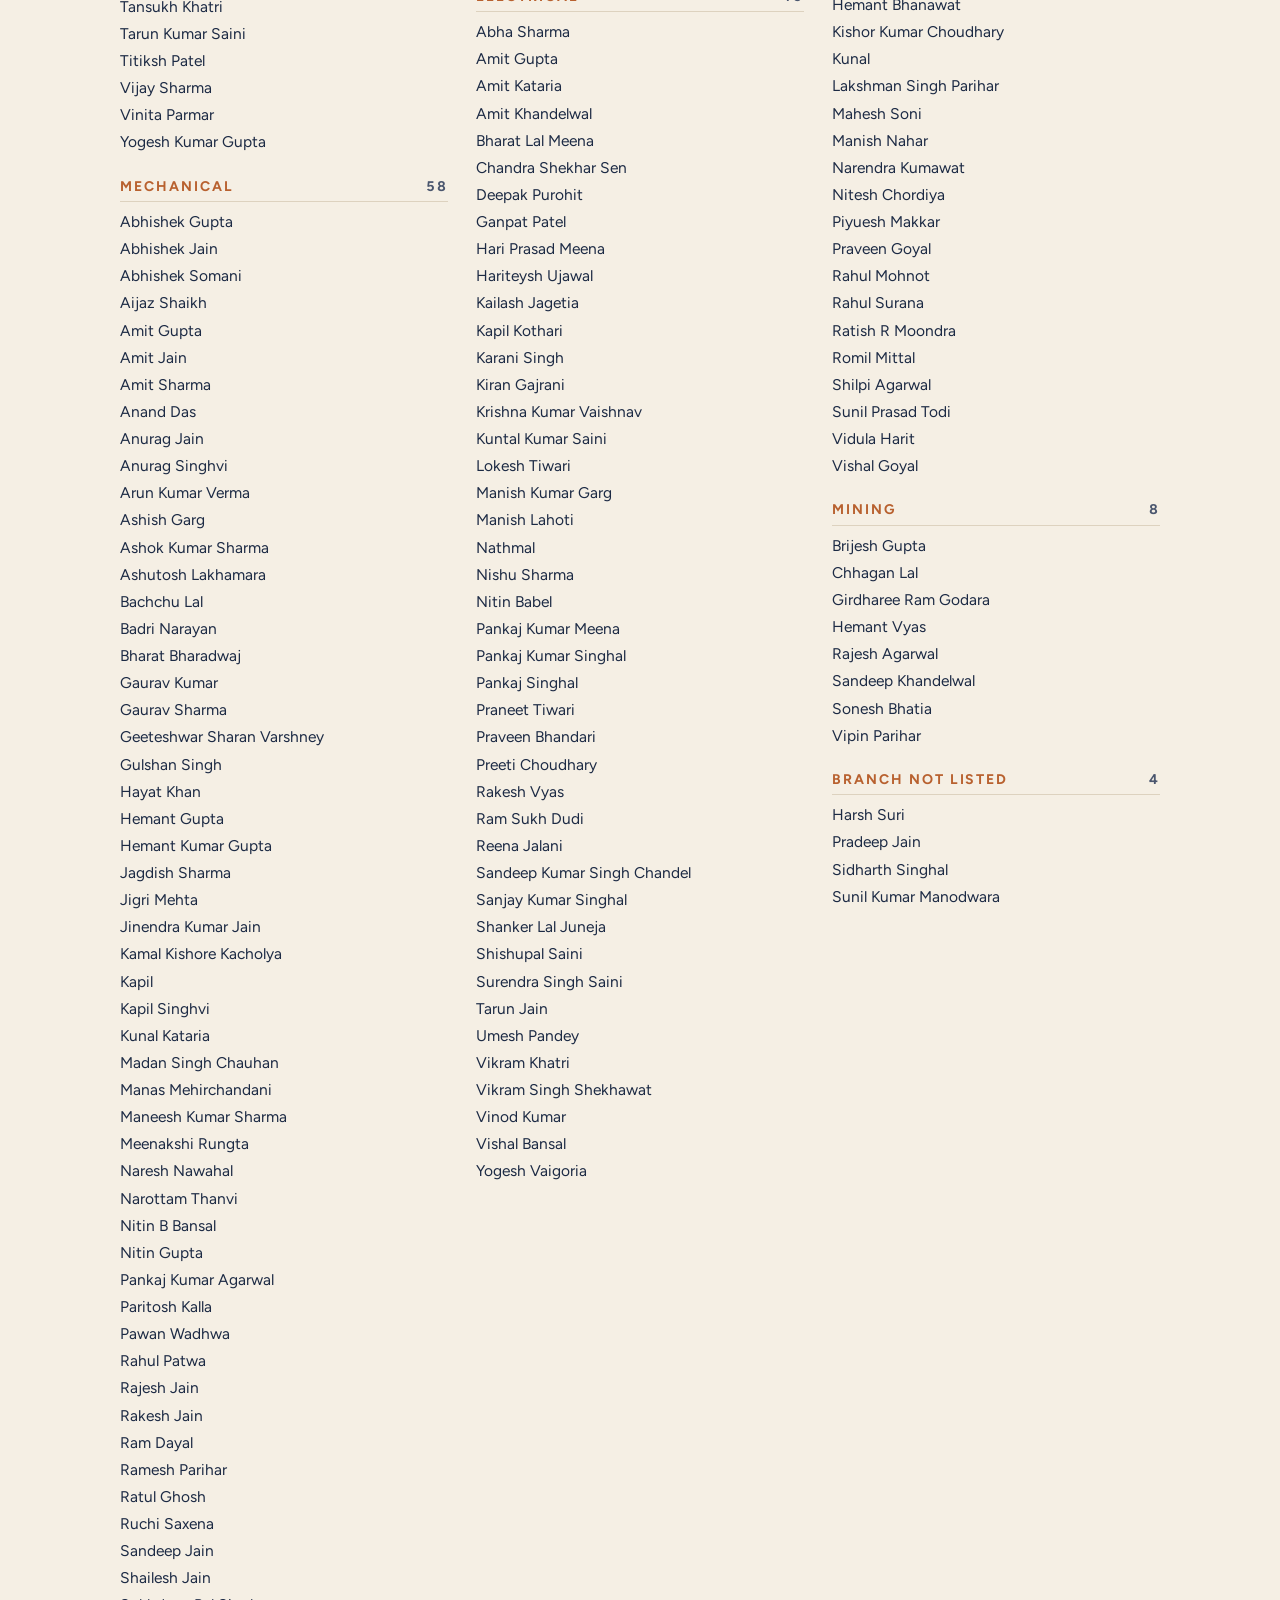
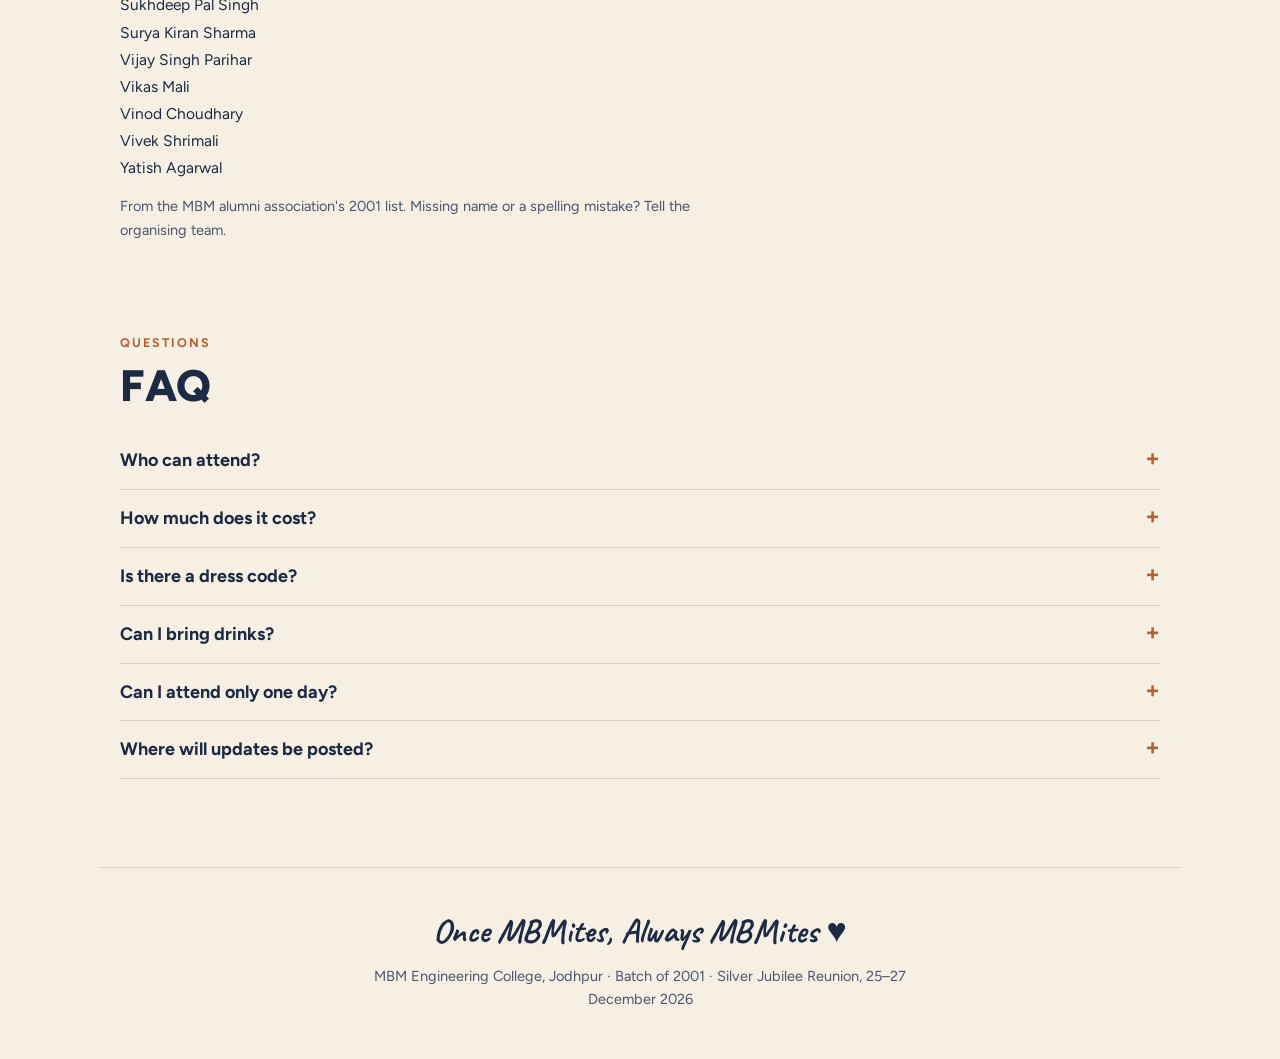
==== commit 2934ad1b: "Hide mascot on home page for now" ====
--- a/index.html
+++ b/index.html
@@ -224,6 +224,8 @@
 .mascot-wrap .count{justify-self:auto}
 @media (max-width:720px){.mascot-wrap{justify-self:start;margin-top:0;display:grid;grid-template-columns:120px 1fr;grid-template-areas:"m b" "m c" "m n";align-items:center;gap:8px 16px}.mascot{width:120px;grid-area:m}.bubble{grid-area:b;font-size:19px;justify-self:start}.bubble::after{left:-9px;bottom:auto;top:50%;transform:translateY(-50%) rotate(135deg)}.mascot-wrap .count{grid-area:c;justify-self:start}.mname{grid-area:n}}
 @media (prefers-reduced-motion:reduce){.mascot{animation:none}}
+/* MASCOT HIDDEN FOR NOW: delete the next line to bring Mirchi Mama back */
+.mascot-wrap .bubble,.mascot-wrap .mascot,.mascot-wrap .mname{display:none!important}.mascot-wrap{margin-top:0!important;display:block!important}
 .gg-wrap{display:grid;grid-template-columns:minmax(0,1fr) minmax(0,1.6fr);gap:26px;align-items:start}
 .gg-info{background:var(--paper);border:1px solid var(--line);border-radius:16px;padding:22px;display:flex;flex-direction:column;gap:8px}
 .gg-info h3{font-size:26px;margin:0}
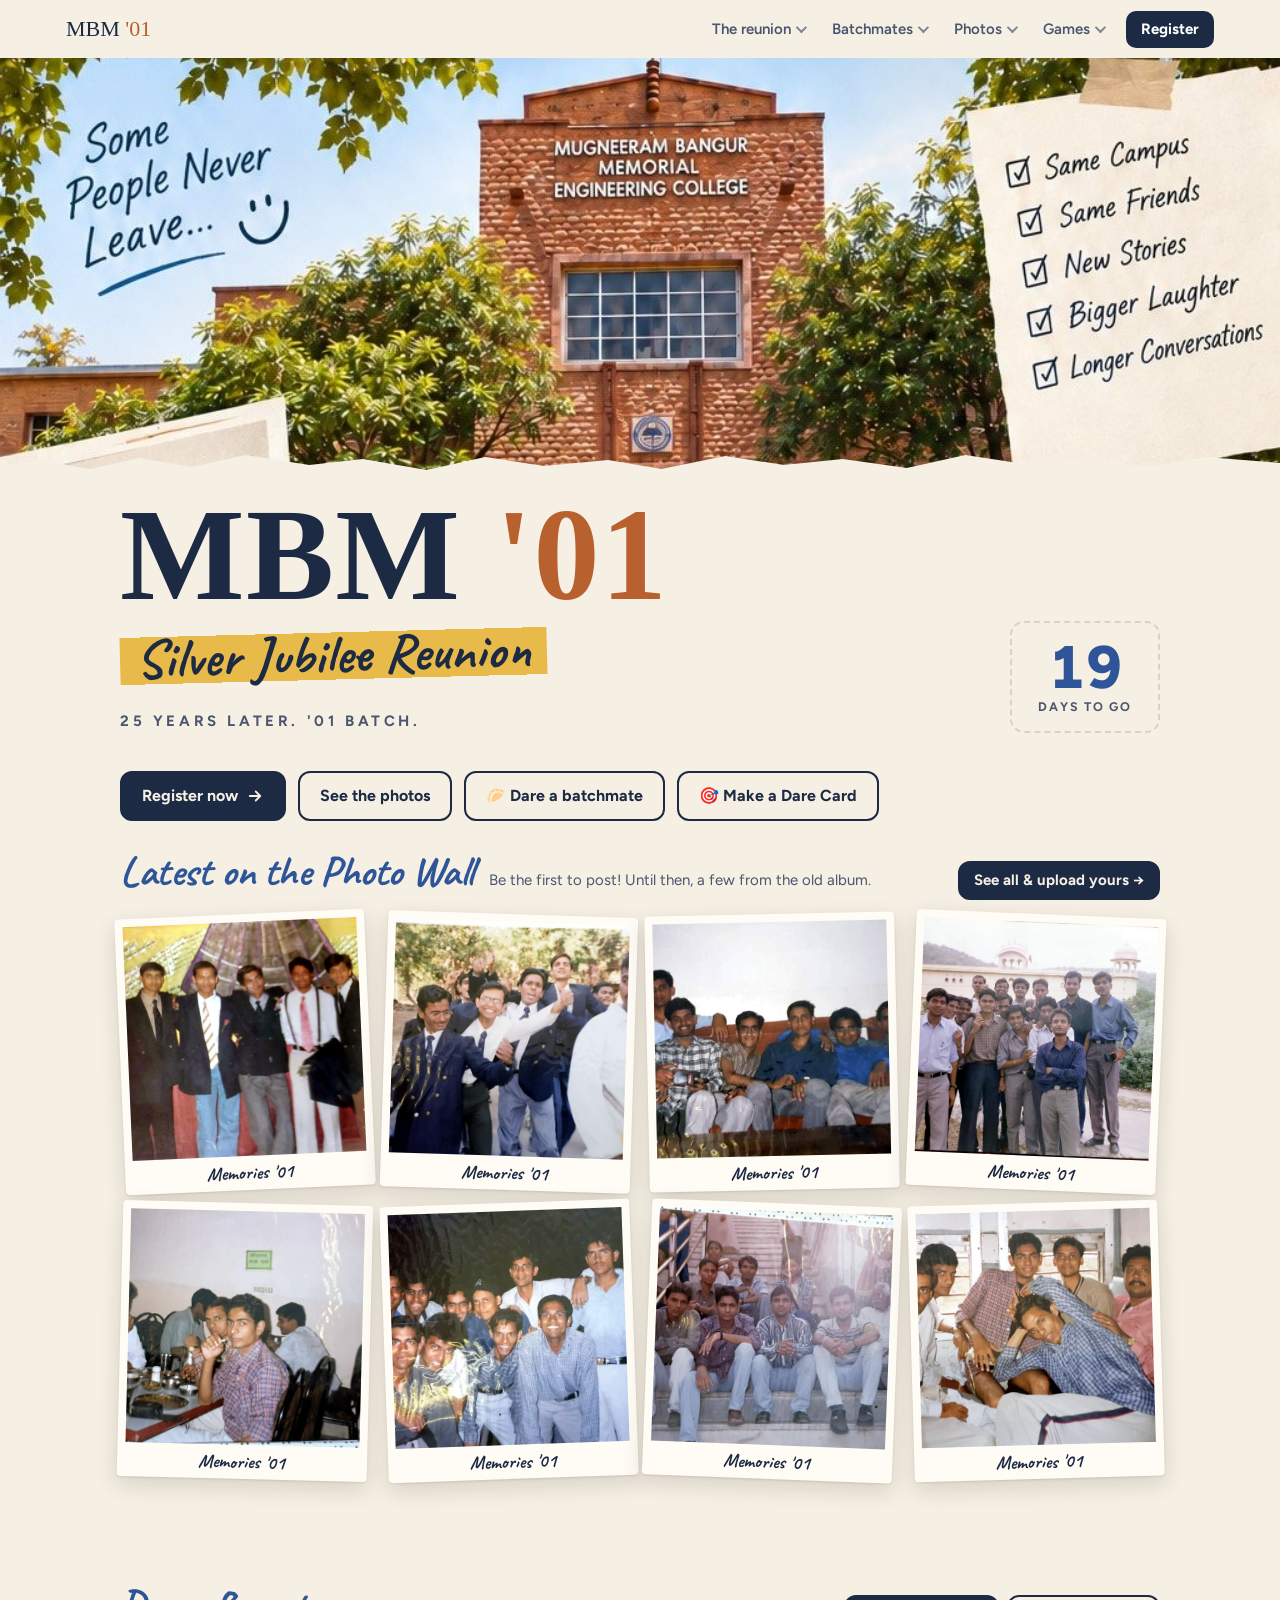
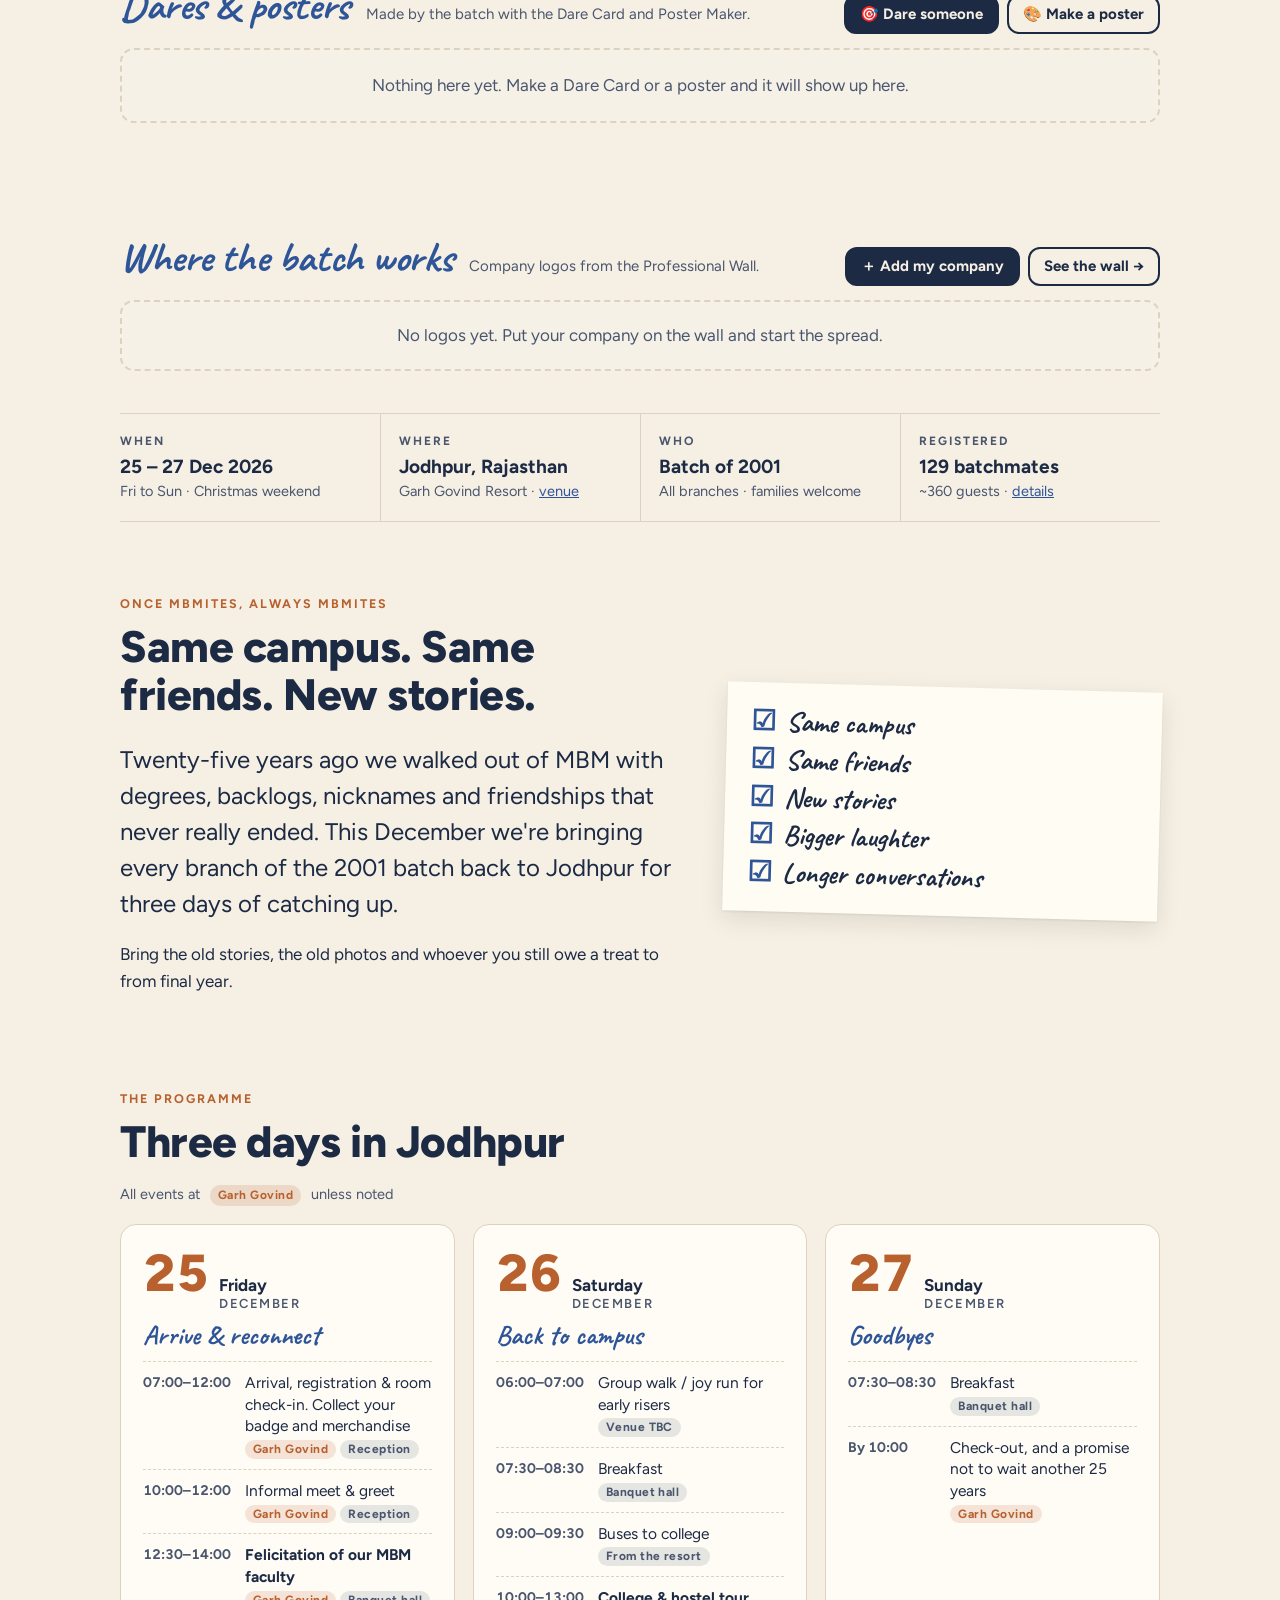
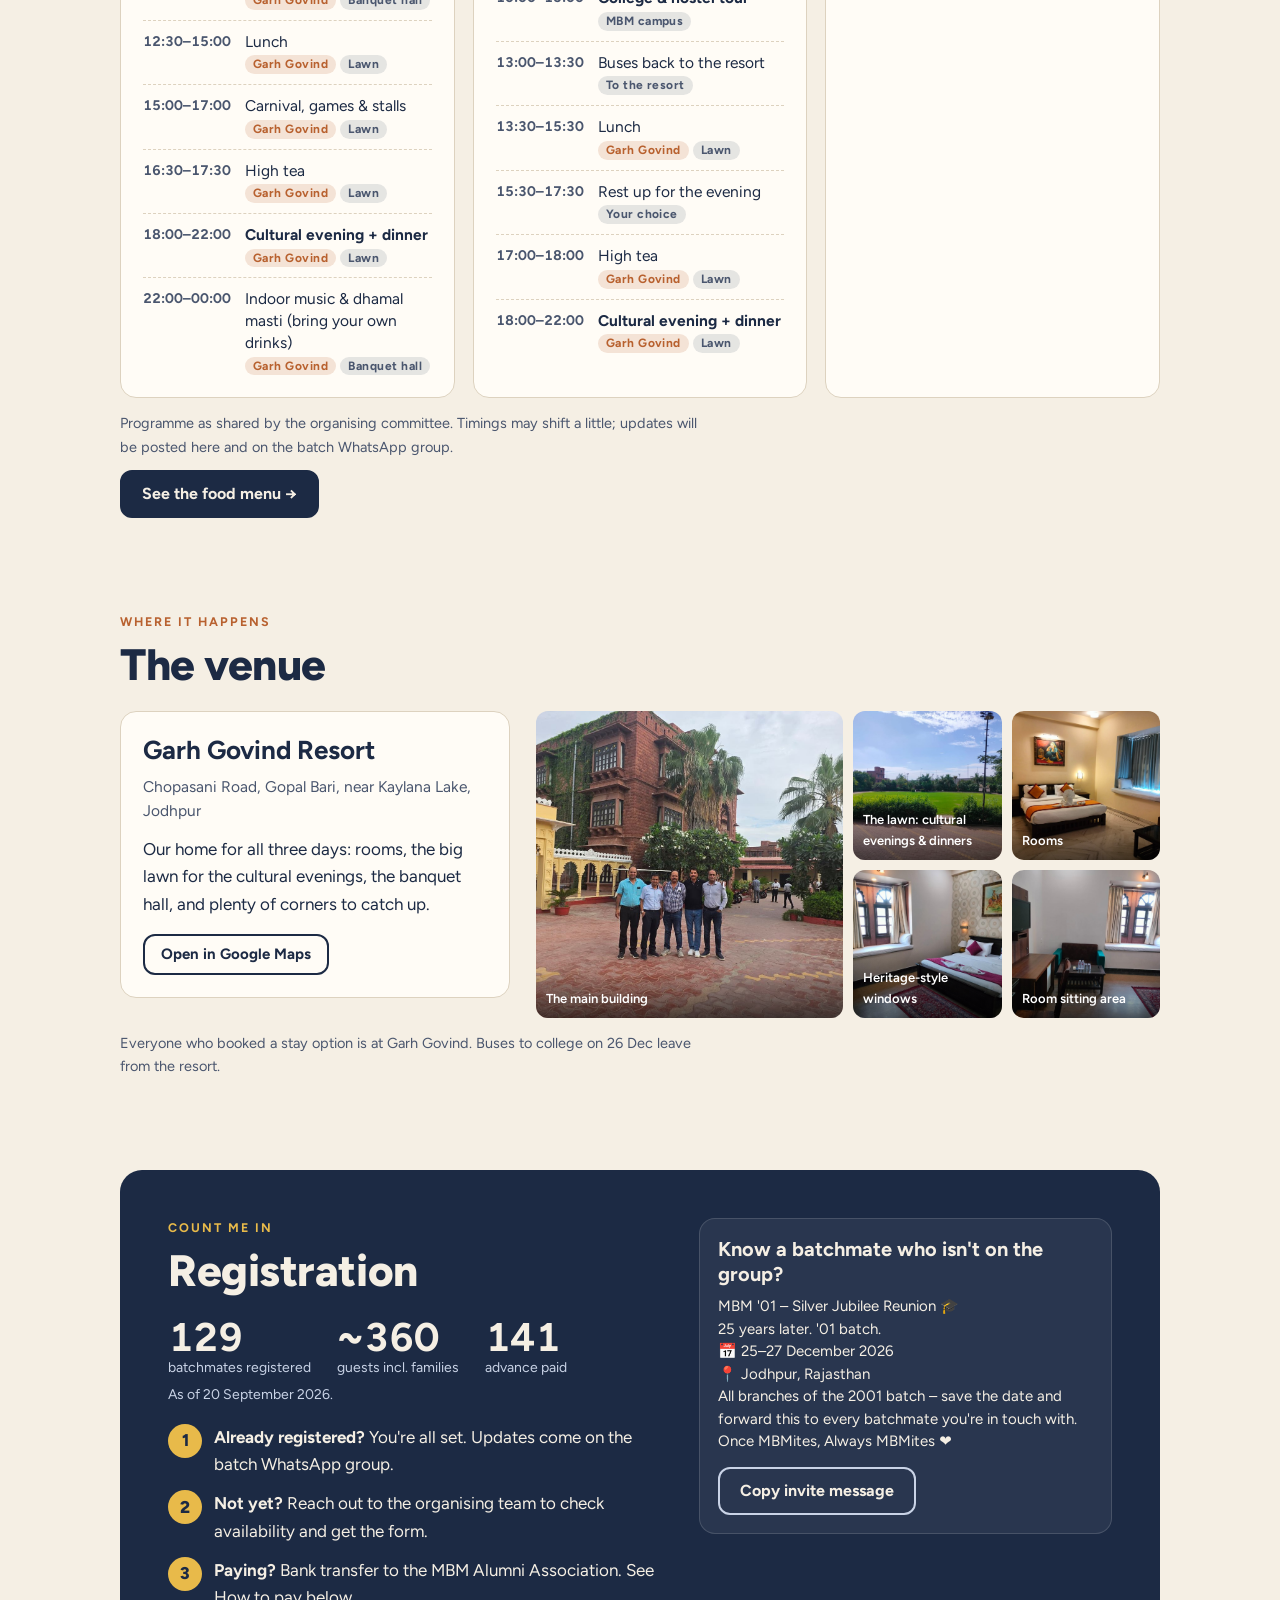
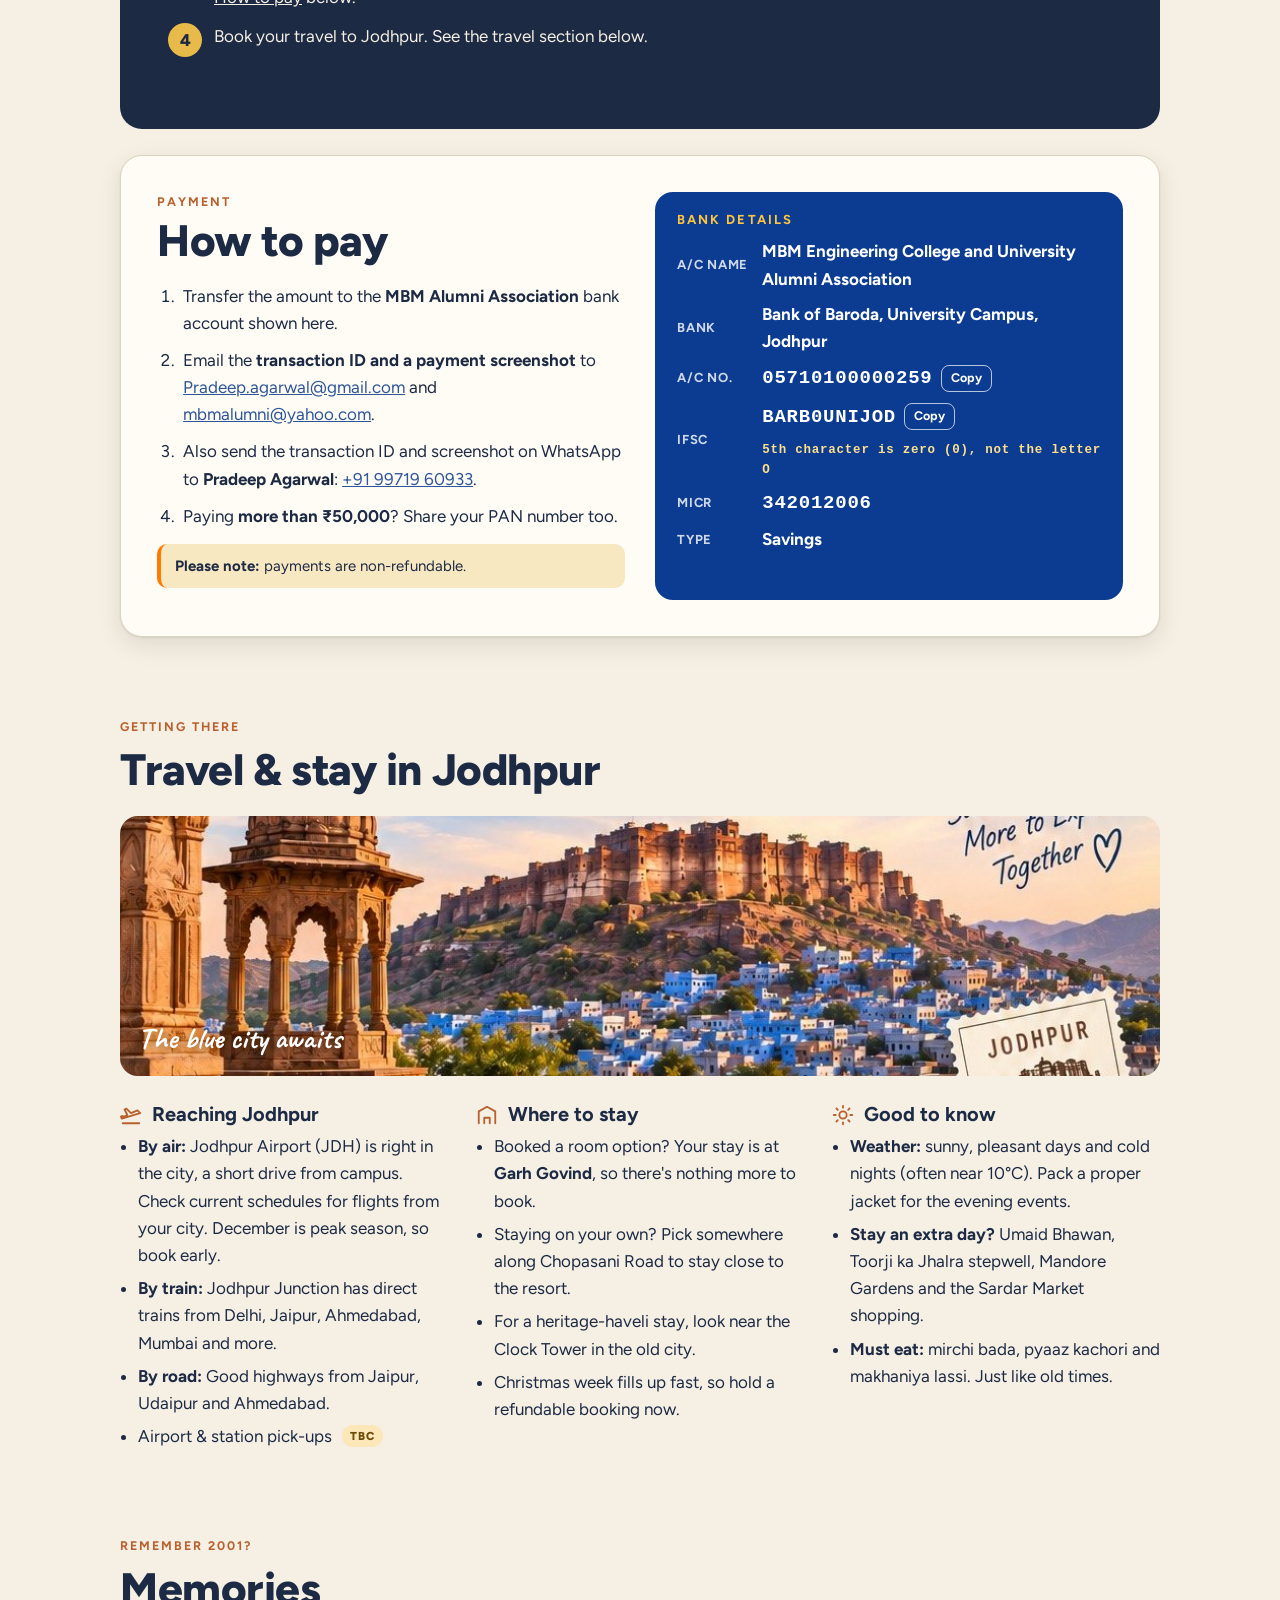
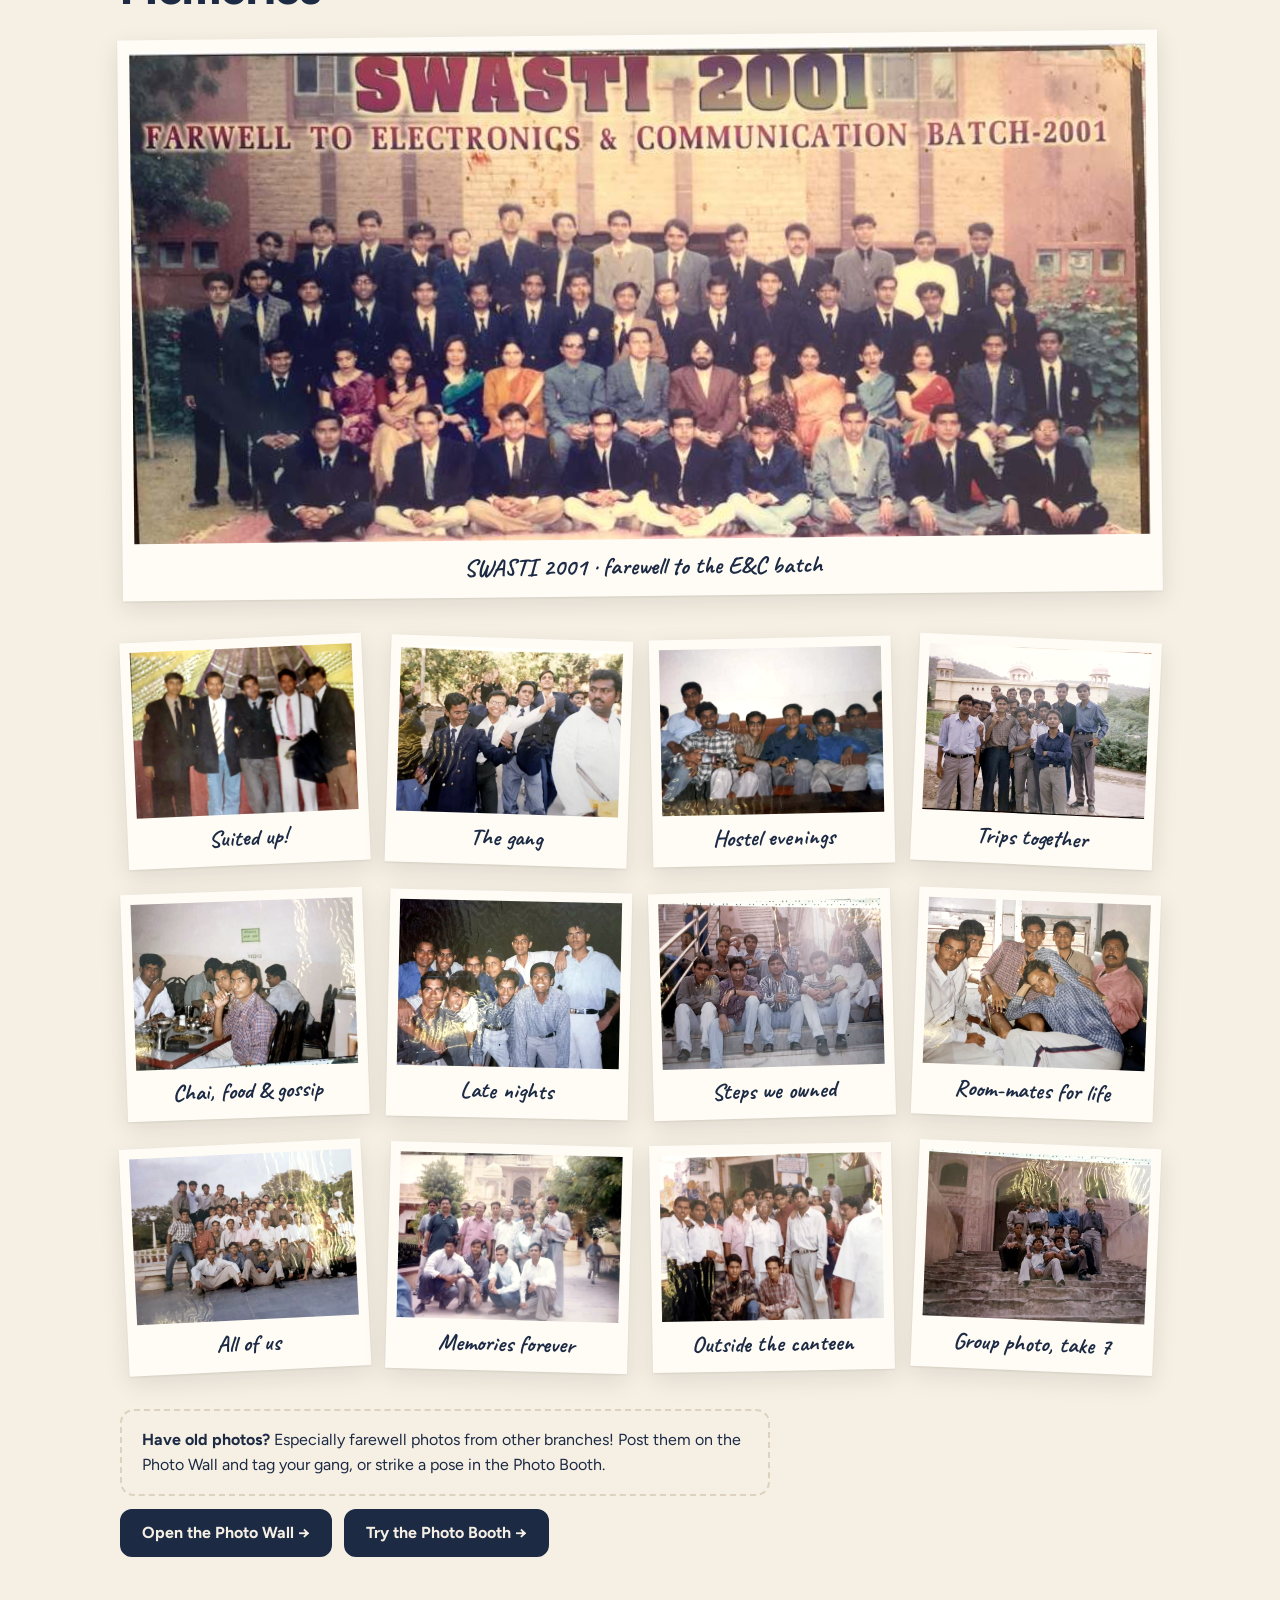
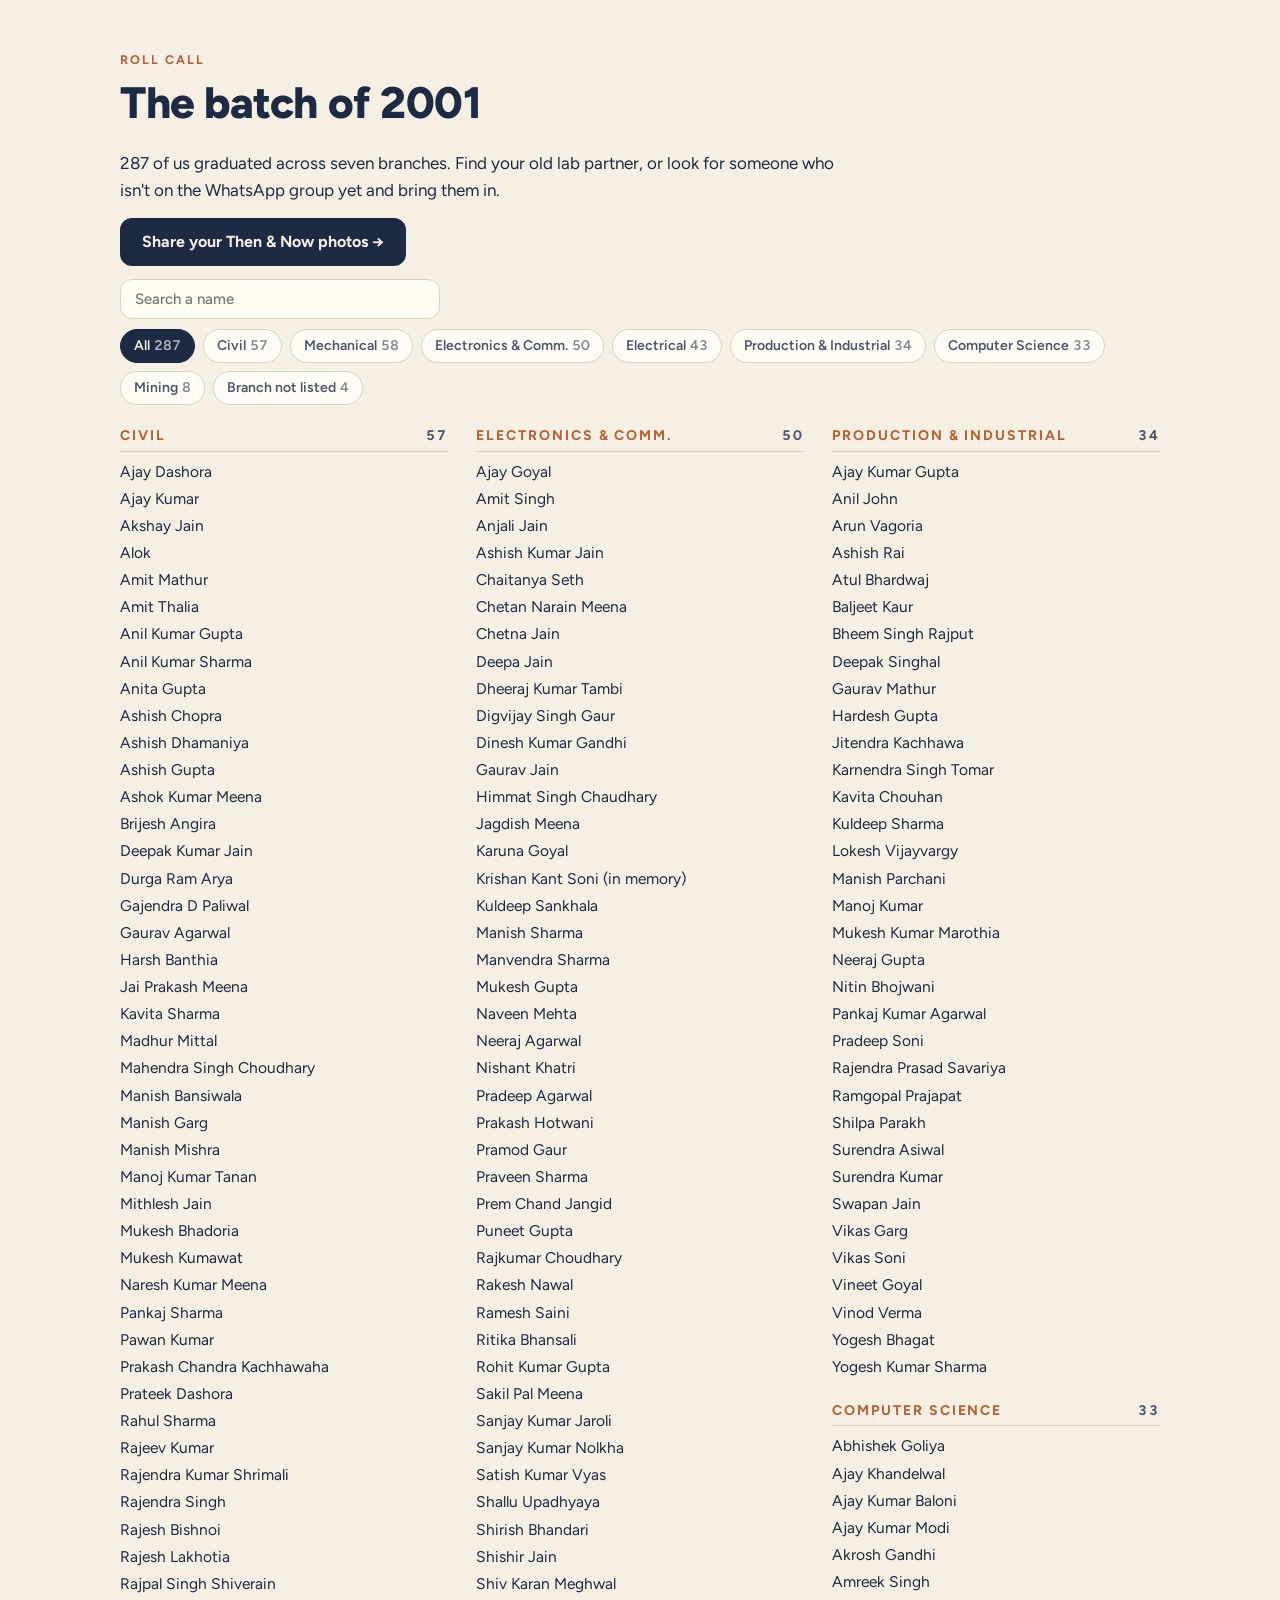
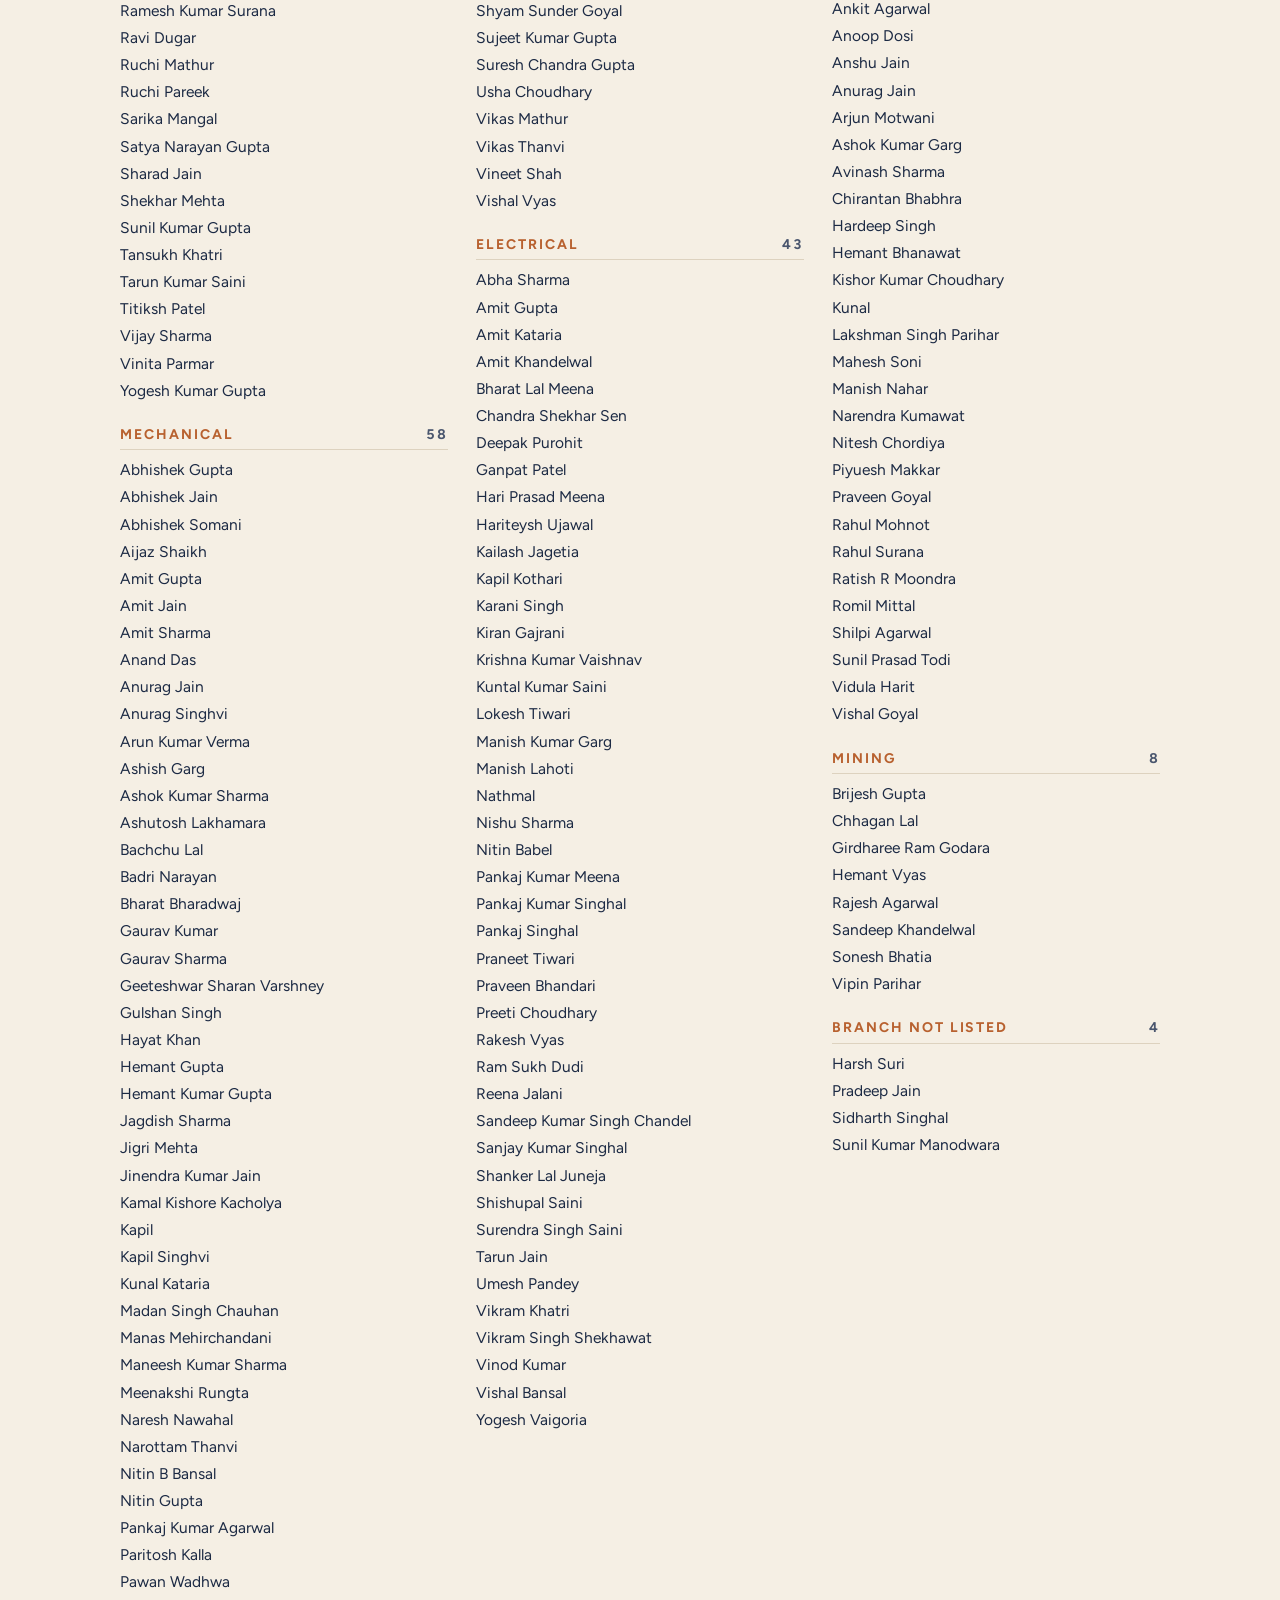
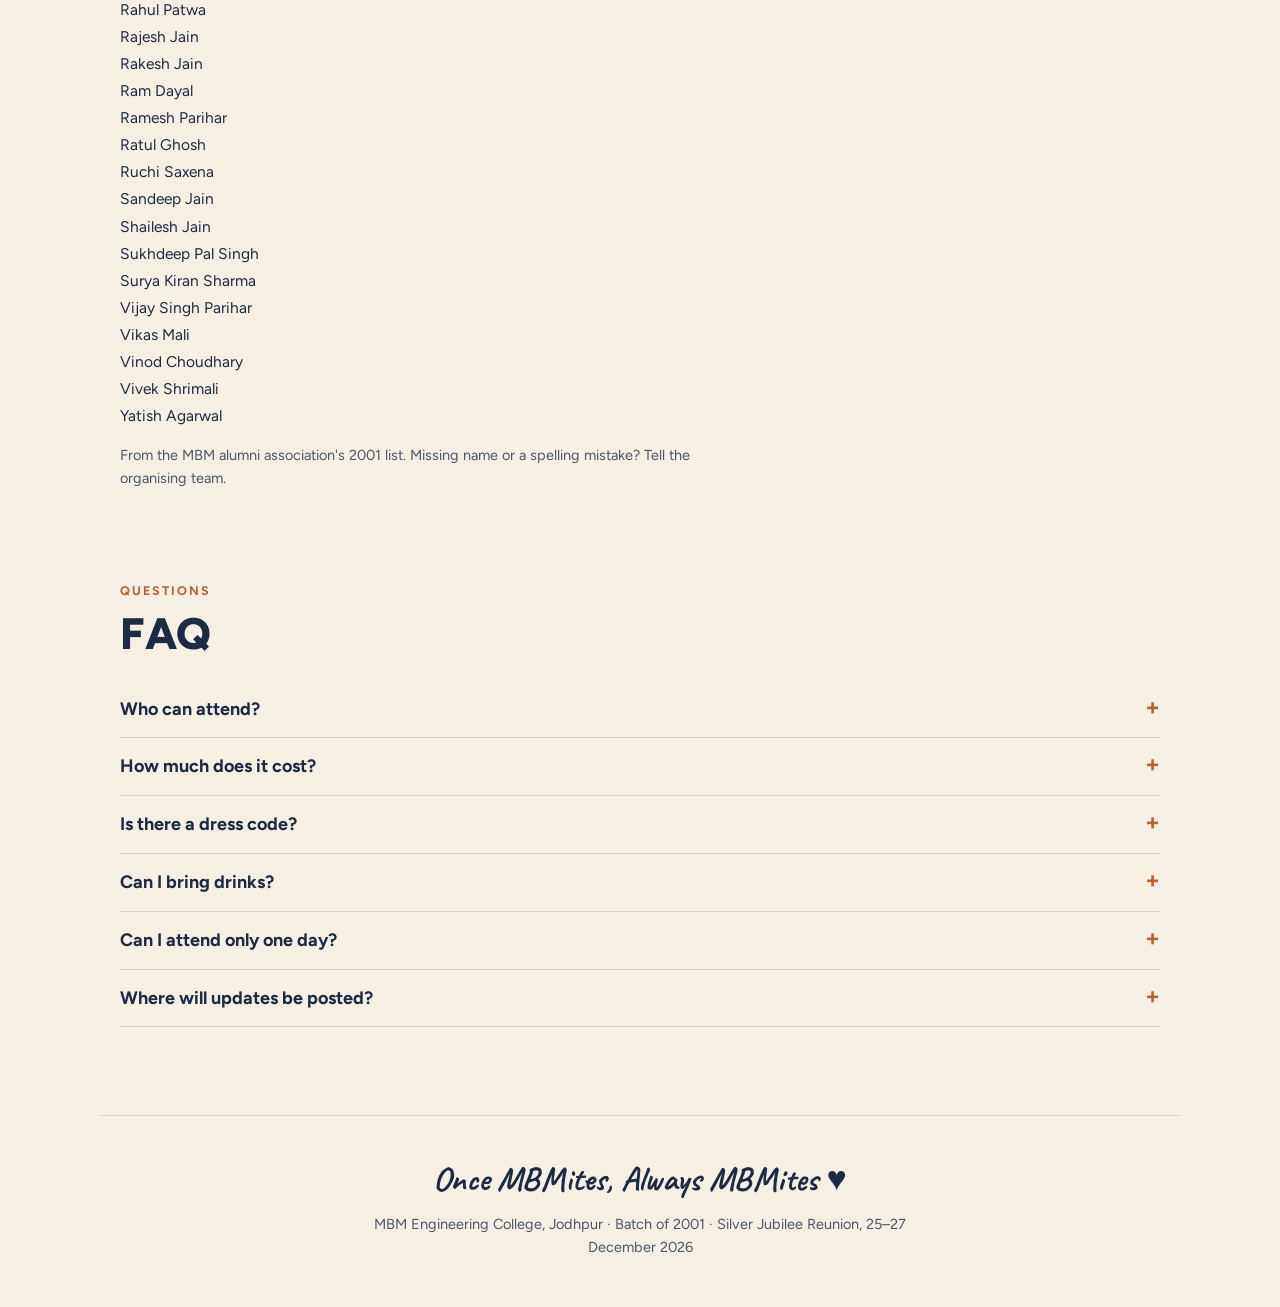
==== commit 5609b5bd: "Add Professional Wall (company logos) with home page strip" ====
--- a/index.html
+++ b/index.html
@@ -663,6 +663,7 @@
 </script>
 <script src="wallboard.js" defer></script>
 <script src="creations.js" defer></script>
+<script src="workhome.js" defer></script>
 <script src="nav.js" defer></script>
 <script src="news.js" defer></script>
 </body></html>
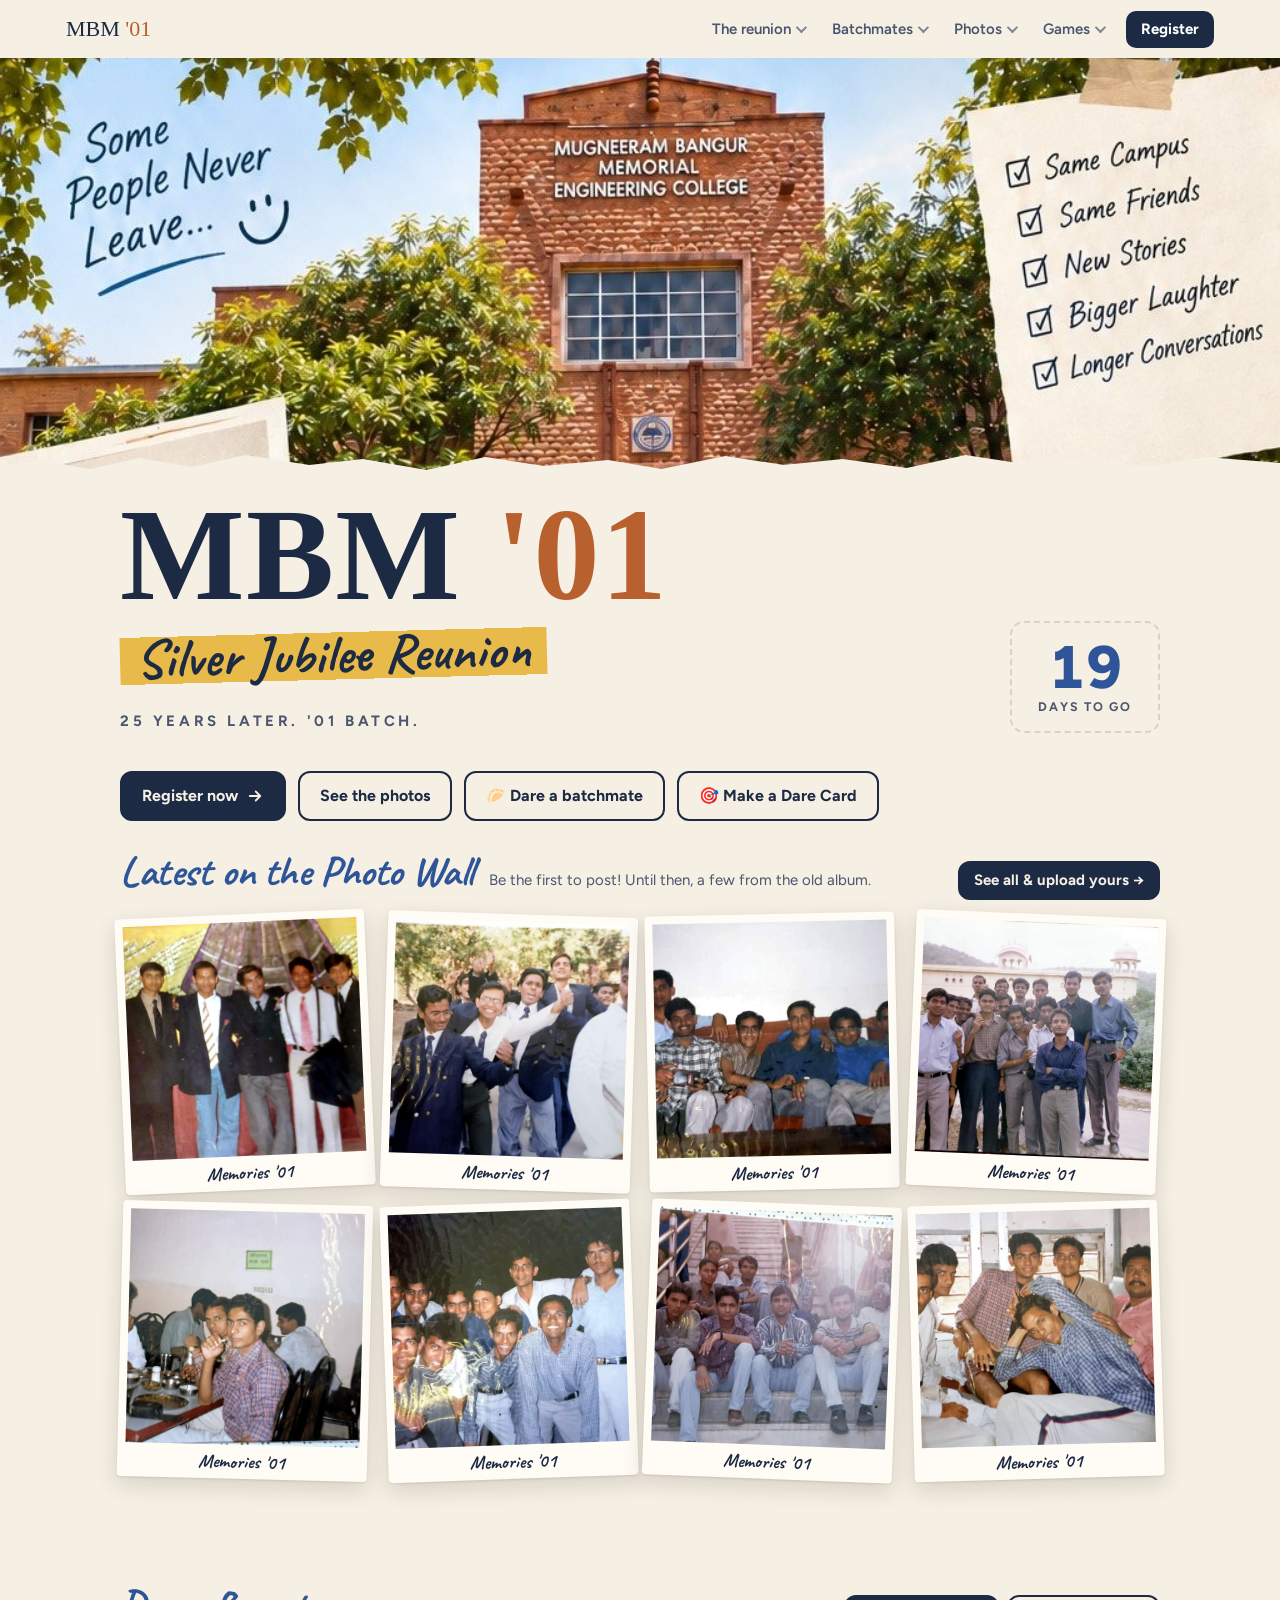
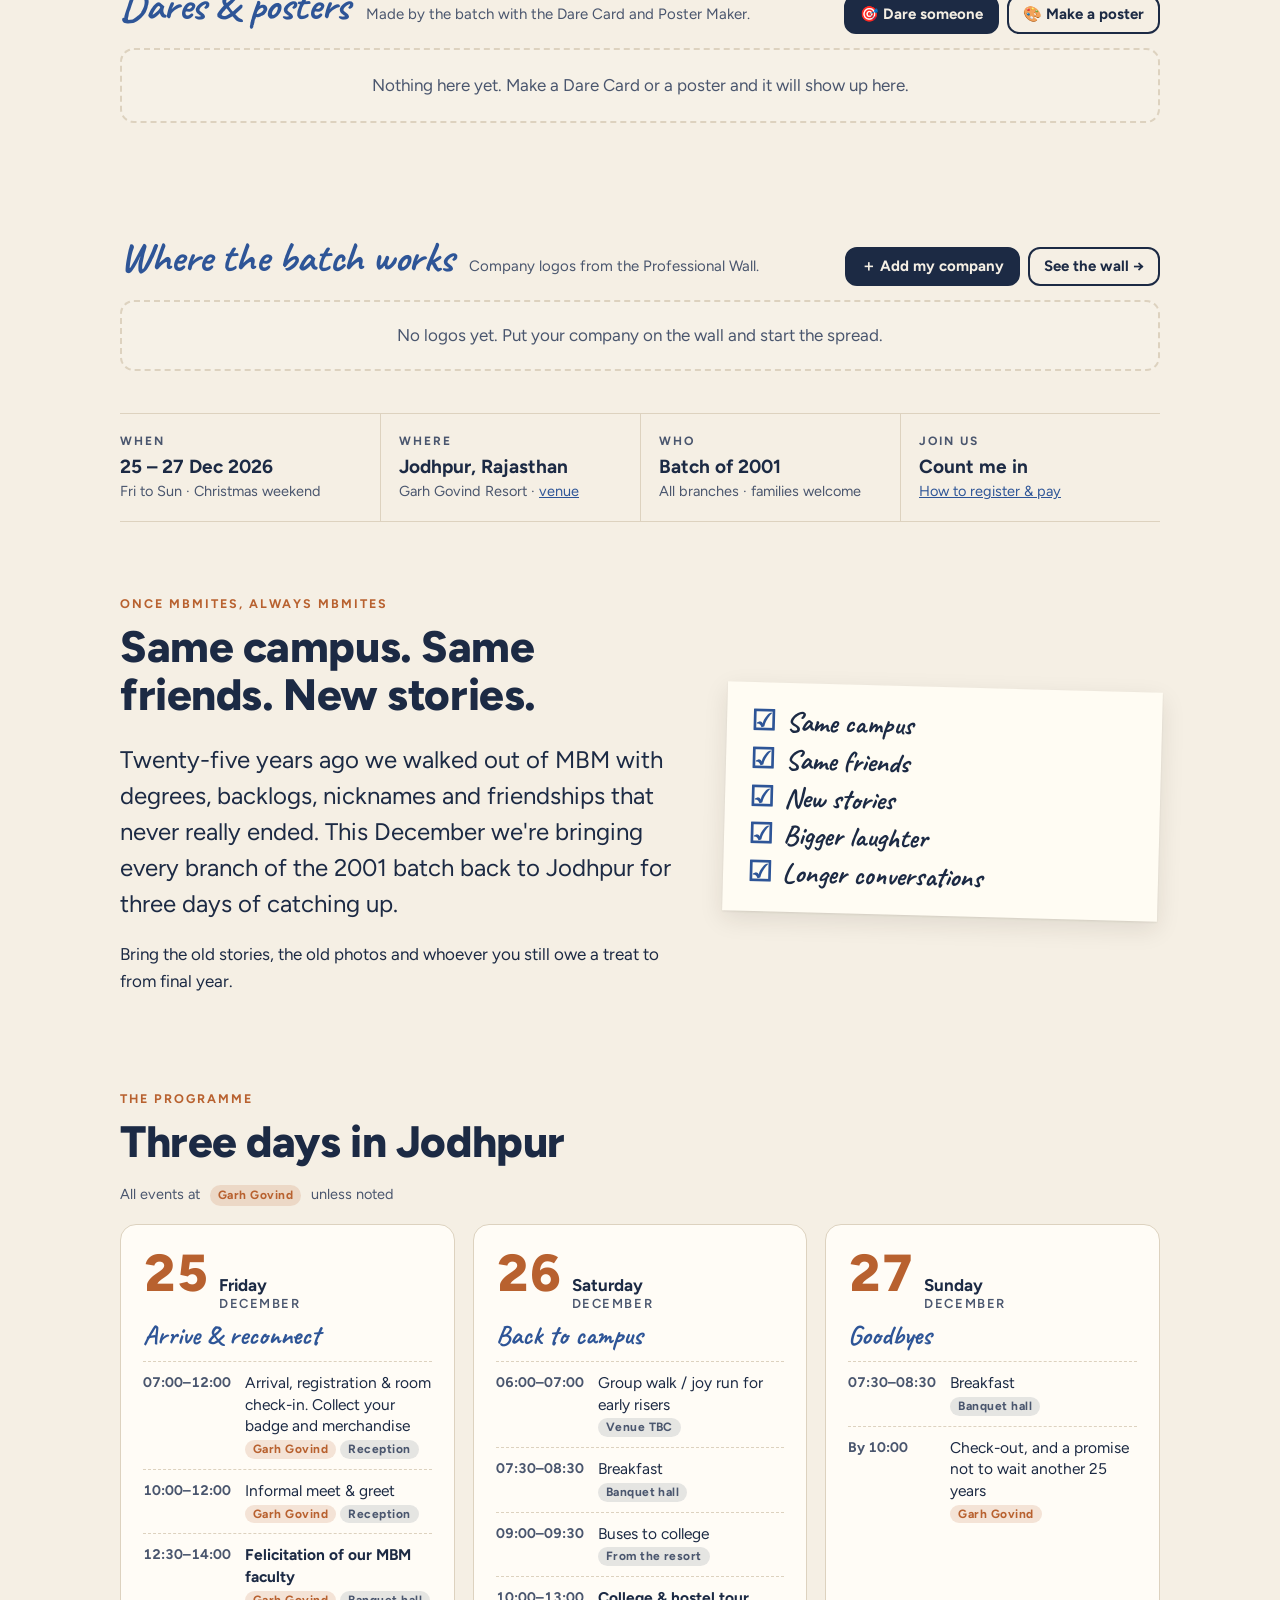
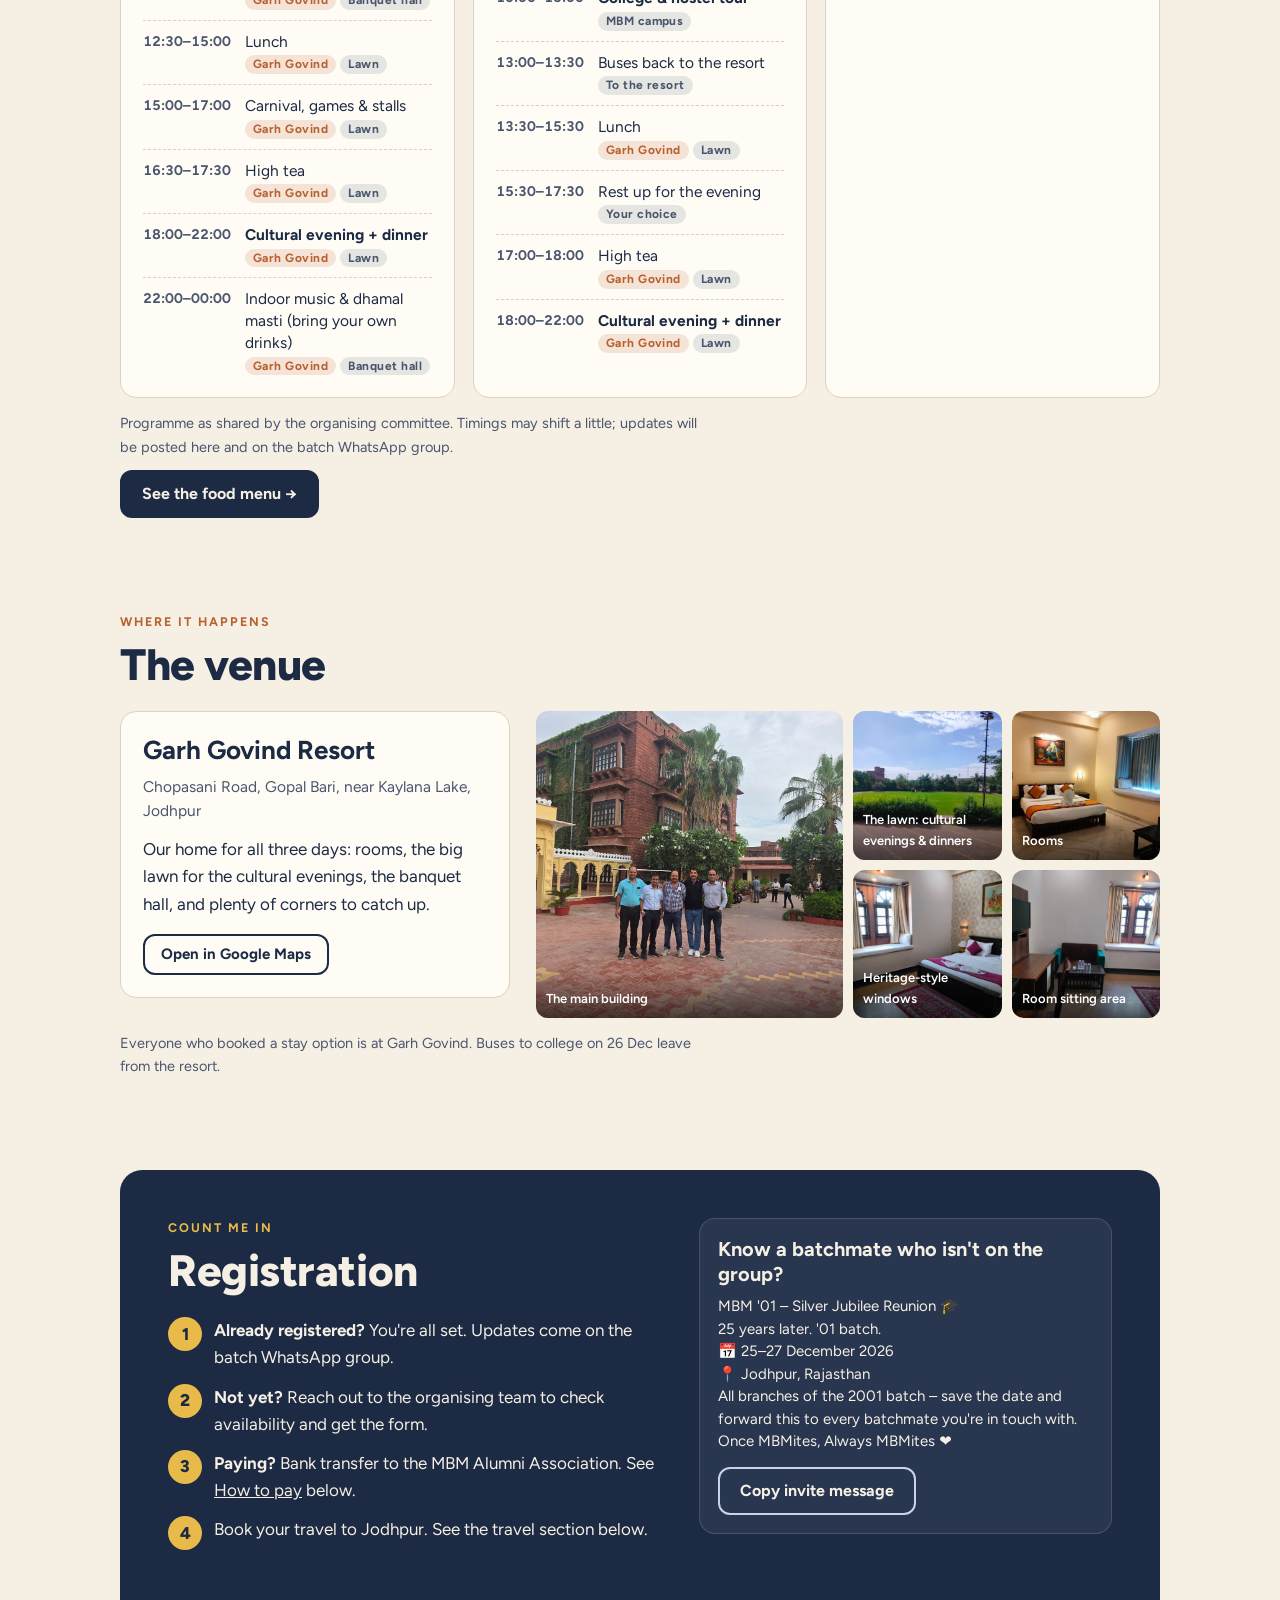
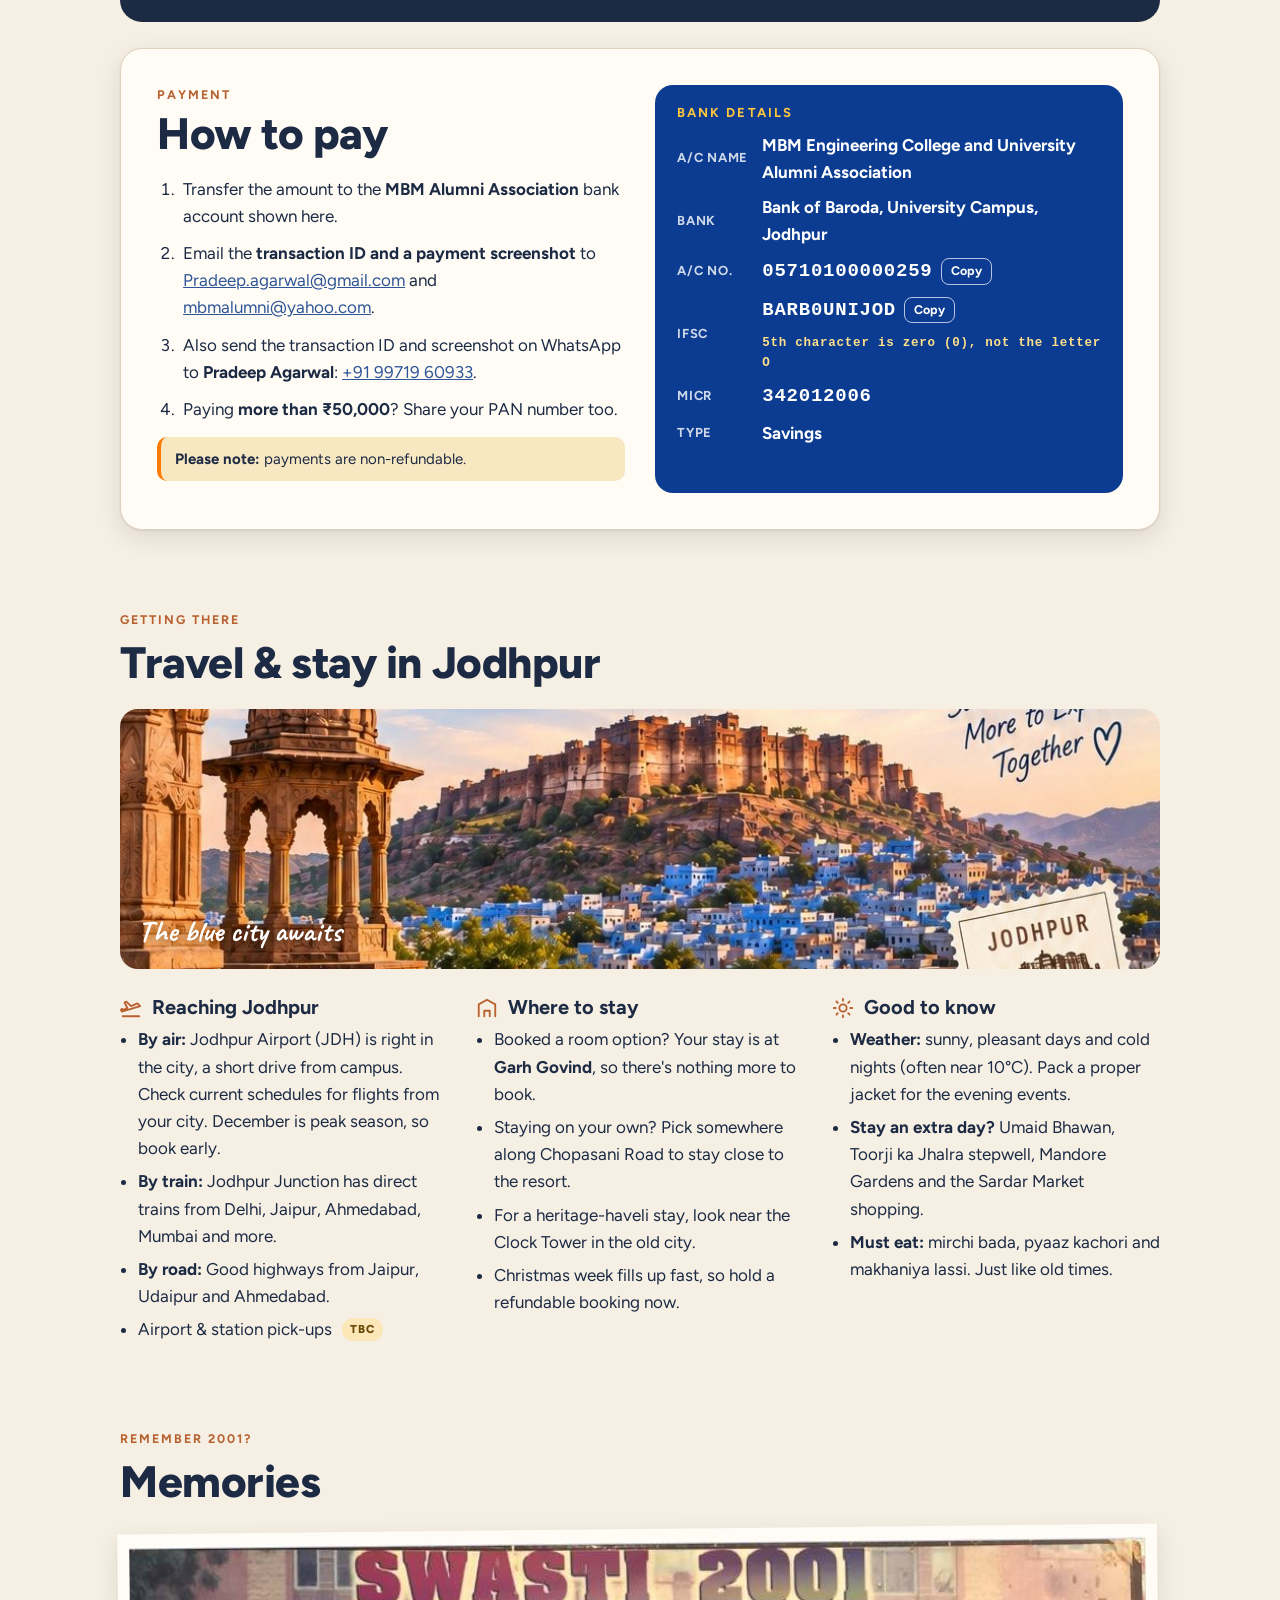
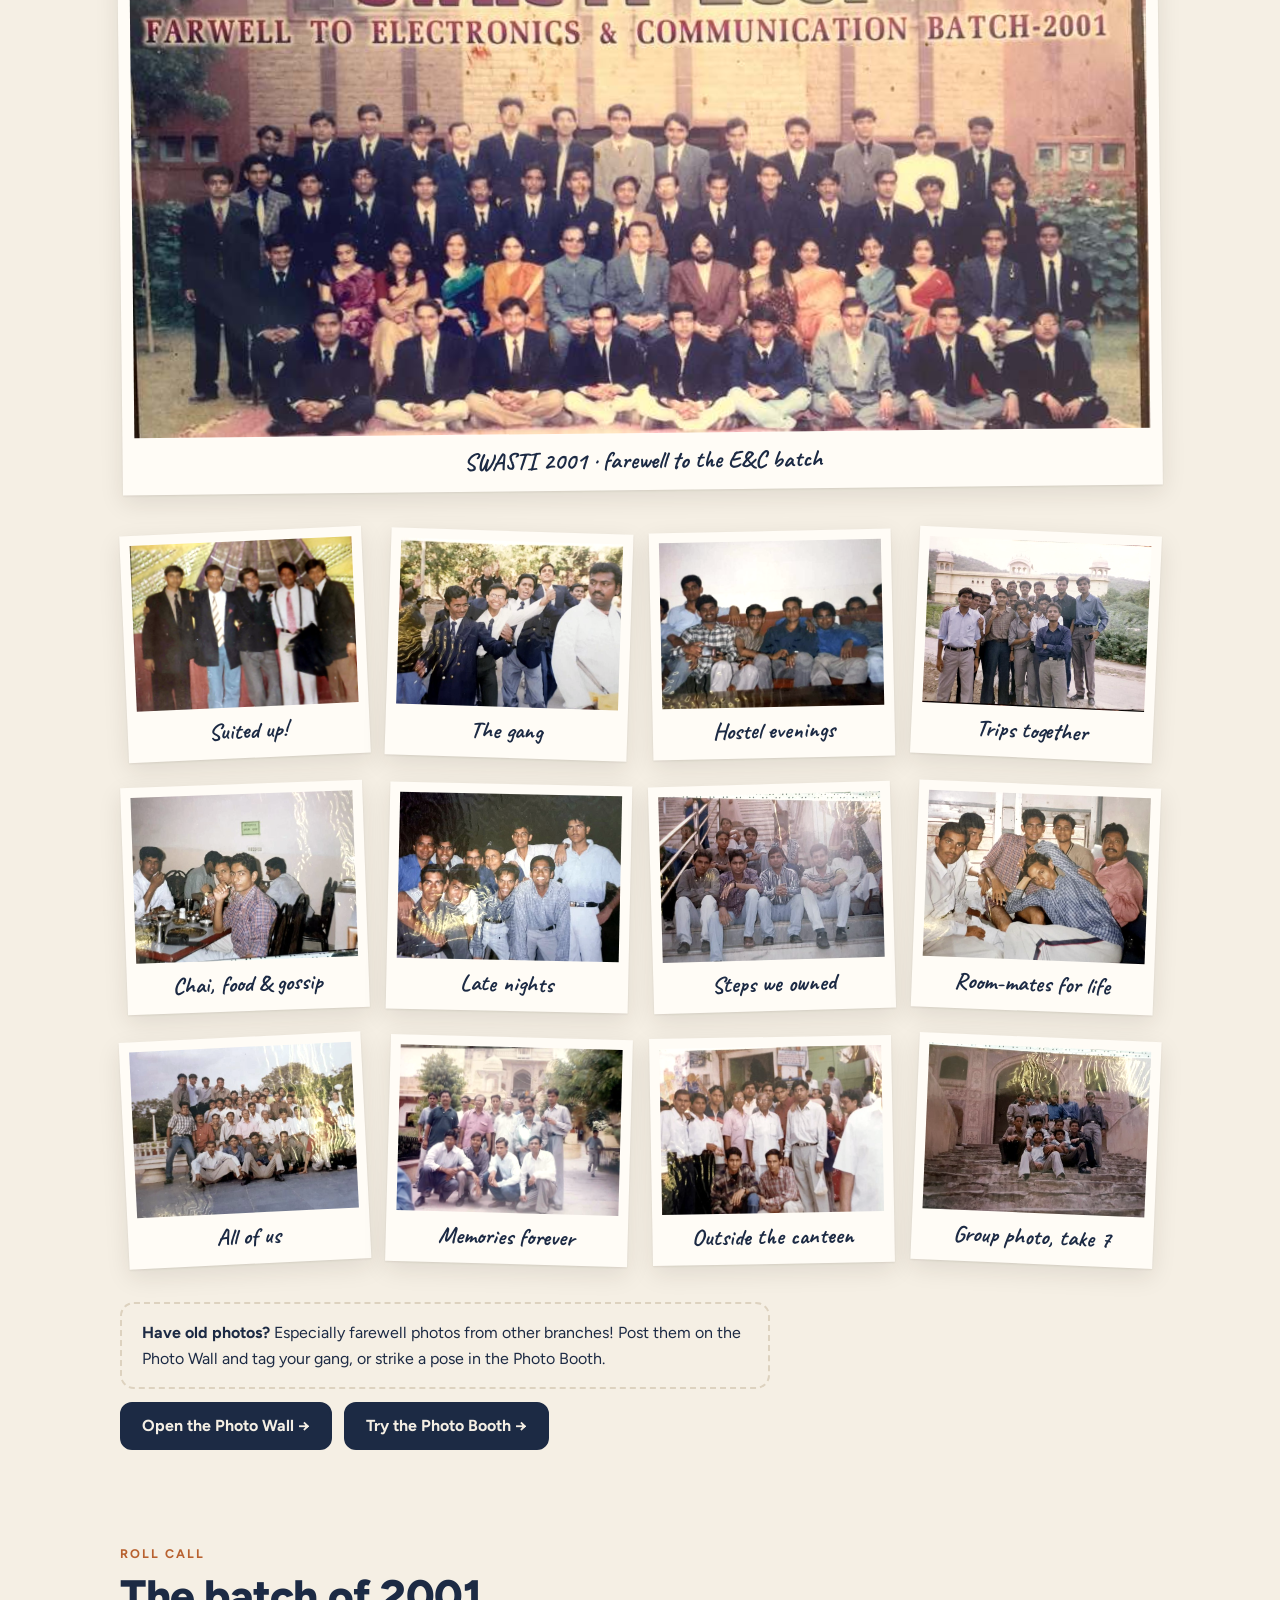
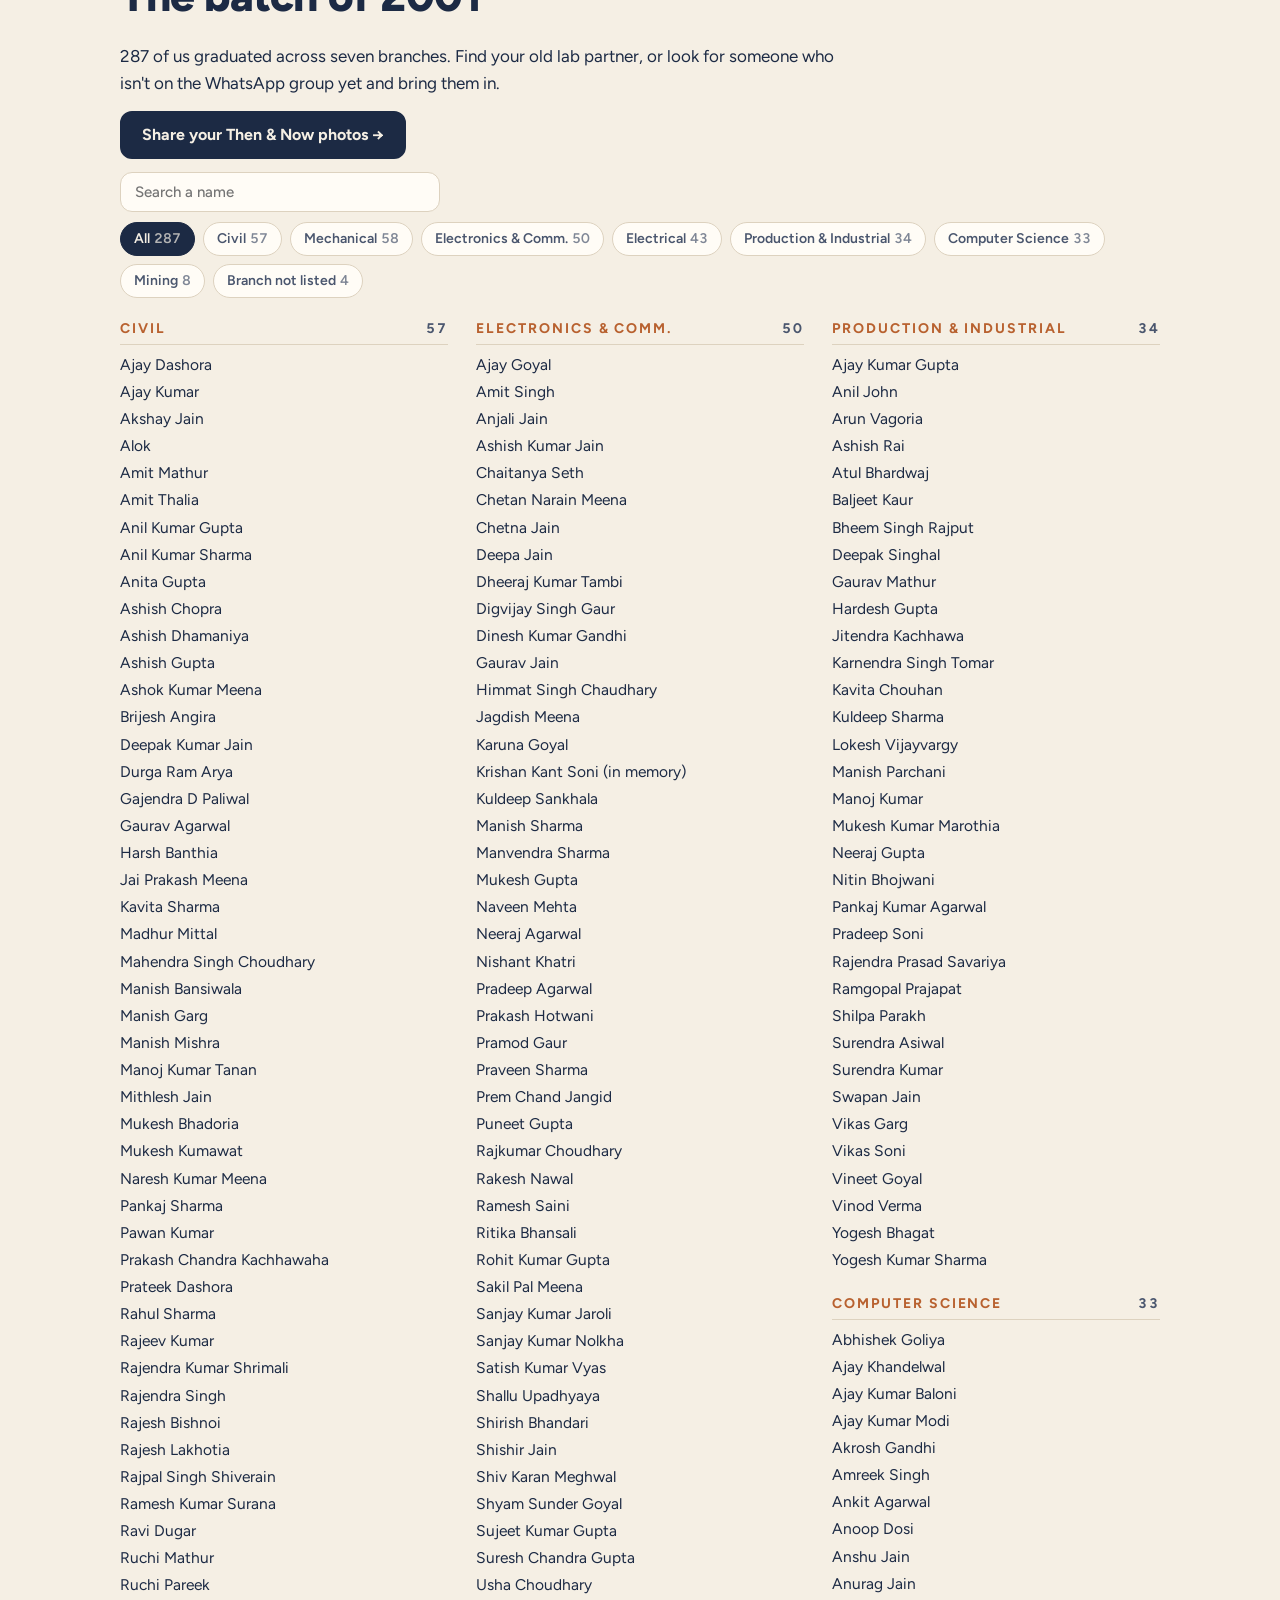
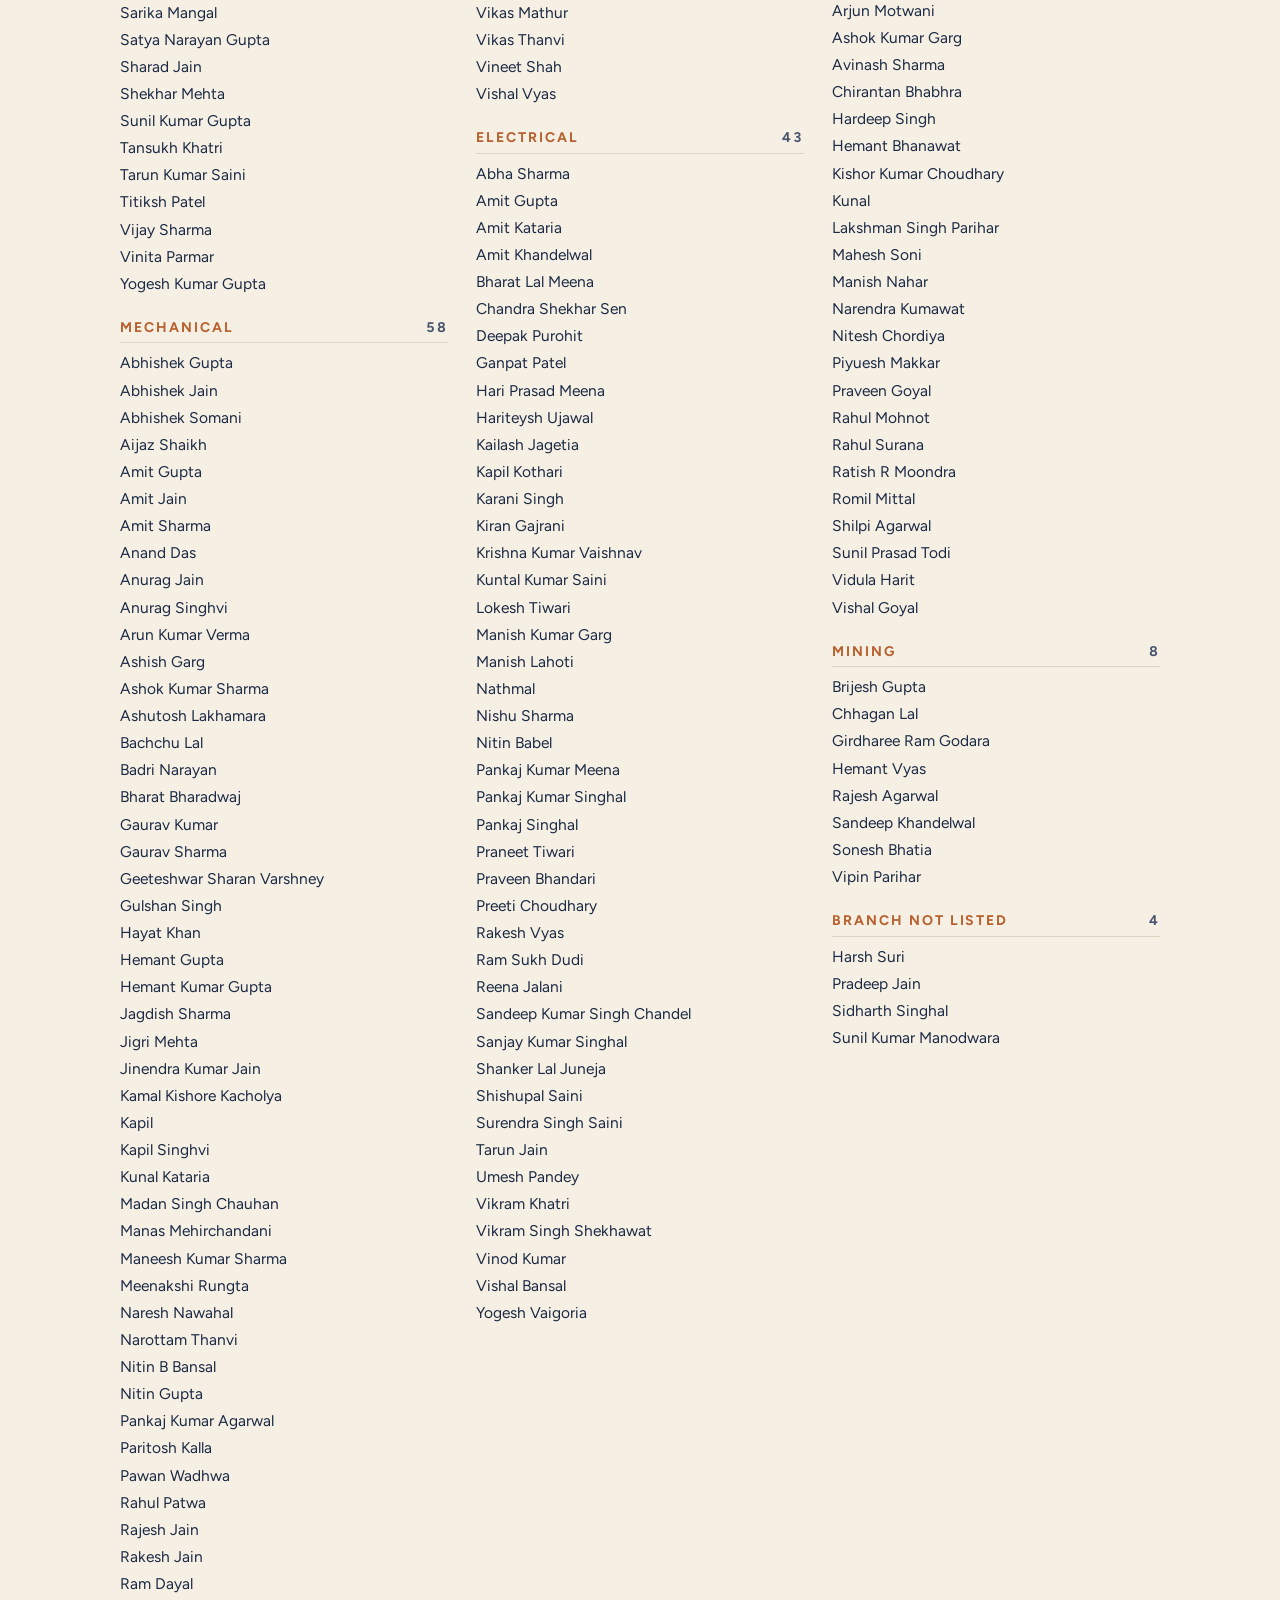
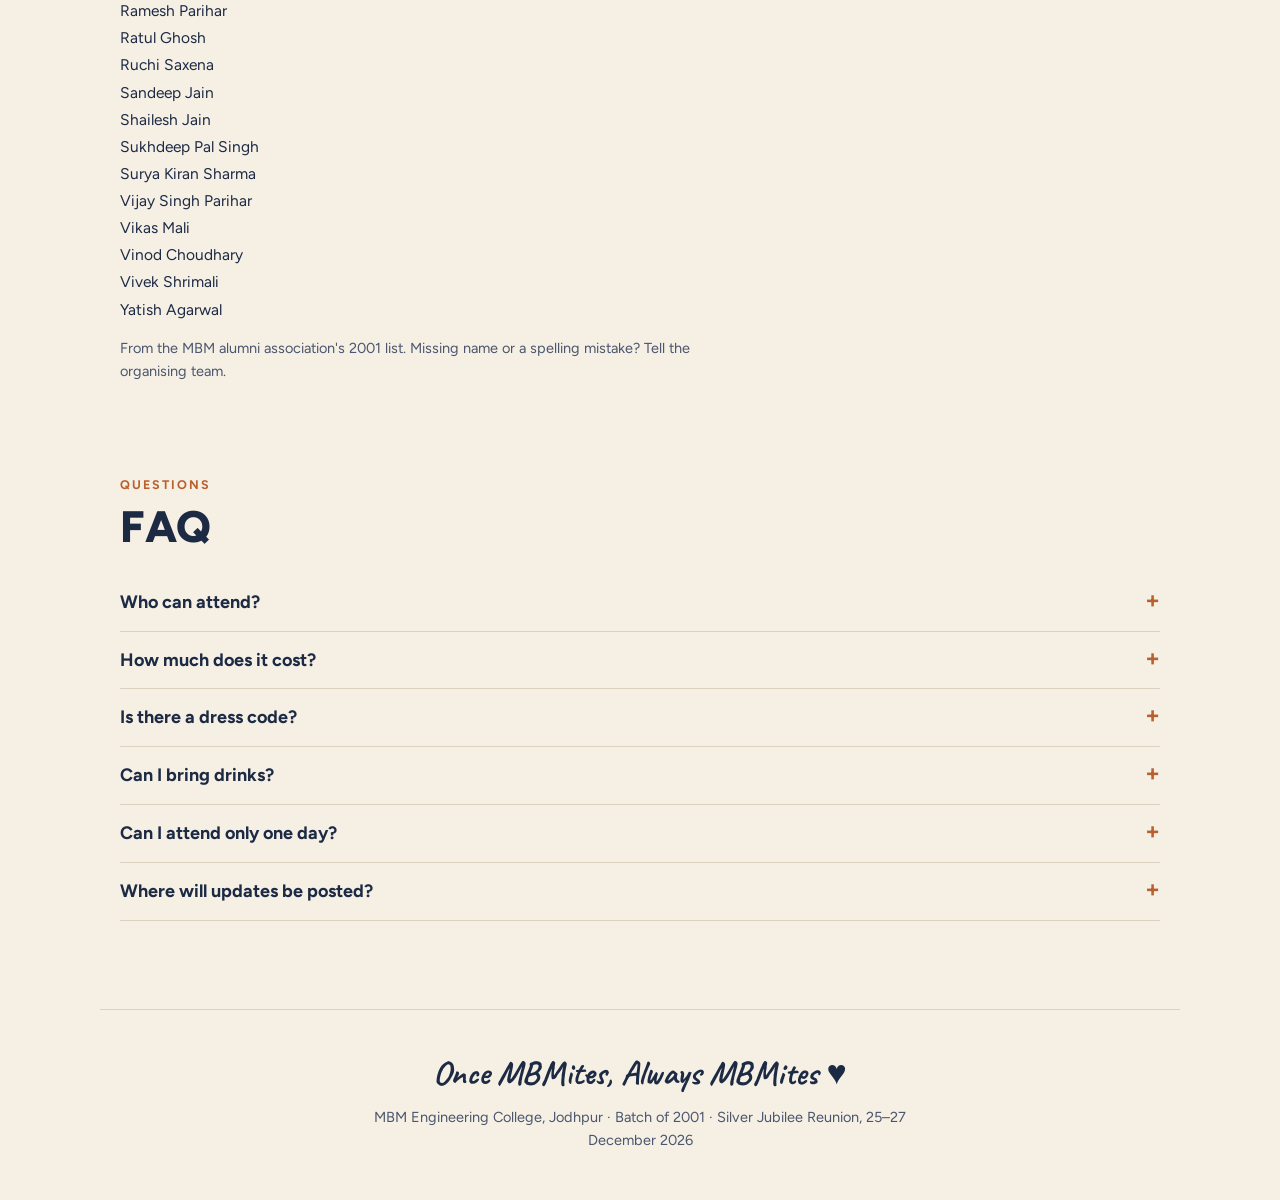
==== commit 1144a772: "Committee news with videos, Announcements page, mobile app (PWA), newest-first wall, hide registrati" ====
--- a/index.html
+++ b/index.html
@@ -240,6 +240,7 @@
 @media (max-width:820px){.gg-wrap{grid-template-columns:1fr}.gg-gal{grid-template-columns:repeat(2,1fr)}}
 </style>
 <link rel="stylesheet" href="theme.css?v=2">
+<link rel="manifest" href="manifest.webmanifest"><meta name="theme-color" content="#1C2A44"><meta name="apple-mobile-web-app-capable" content="yes"><meta name="mobile-web-app-capable" content="yes"><meta name="apple-mobile-web-app-status-bar-style" content="black-translucent"><meta name="apple-mobile-web-app-title" content="MBM '01"><link rel="apple-touch-icon" href="apple-touch-icon.png"><link rel="icon" type="image/png" sizes="32x32" href="favicon-32.png">
 </head><body>
 
 <nav class="top" aria-label="Sections">
@@ -348,7 +349,7 @@
       <div class="fact"><div class="k">When</div><div class="v">25 – 27 Dec 2026</div><div class="s">Fri to Sun · Christmas weekend</div></div>
       <div class="fact"><div class="k">Where</div><div class="v">Jodhpur, Rajasthan</div><div class="s">Garh Govind Resort · <a href="#venues">venue</a></div></div>
       <div class="fact"><div class="k">Who</div><div class="v">Batch of 2001</div><div class="s">All branches · families welcome</div></div>
-      <div class="fact"><div class="k">Registered</div><div class="v"><span class="st-reg">129</span> batchmates</div><div class="s"><span class="st-guests">~360</span> guests · <a href="#register">details</a></div></div>
+      <div class="fact"><div class="k">Join us</div><div class="v">Count me in</div><div class="s"><a href="#register">How to register &amp; pay</a></div></div>
     </div>
   </div>
 </header>
@@ -443,8 +444,6 @@
       <div>
         <div class="label">Count me in</div>
         <h2>Registration</h2>
-        <div class="stat"><div><b class="st-reg">129</b>batchmates registered</div><div><b class="st-guests">~360</b>guests incl. families</div><div><b class="st-paid">141</b>advance paid</div></div>
-        <p style="font-size:14px" id="st-asof">As of 20 September 2026.</p>
         <ol class="steps">
           <li><span><b>Already registered?</b> You're all set. Updates come on the batch WhatsApp group.</span></li>
           <li><span><b>Not yet?</b> Reach out to the organising team to check availability and get the form.</span></li>
@@ -666,4 +665,5 @@
 <script src="workhome.js" defer></script>
 <script src="nav.js" defer></script>
 <script src="news.js" defer></script>
+<script src="app.js" defer></script>
 </body></html>
